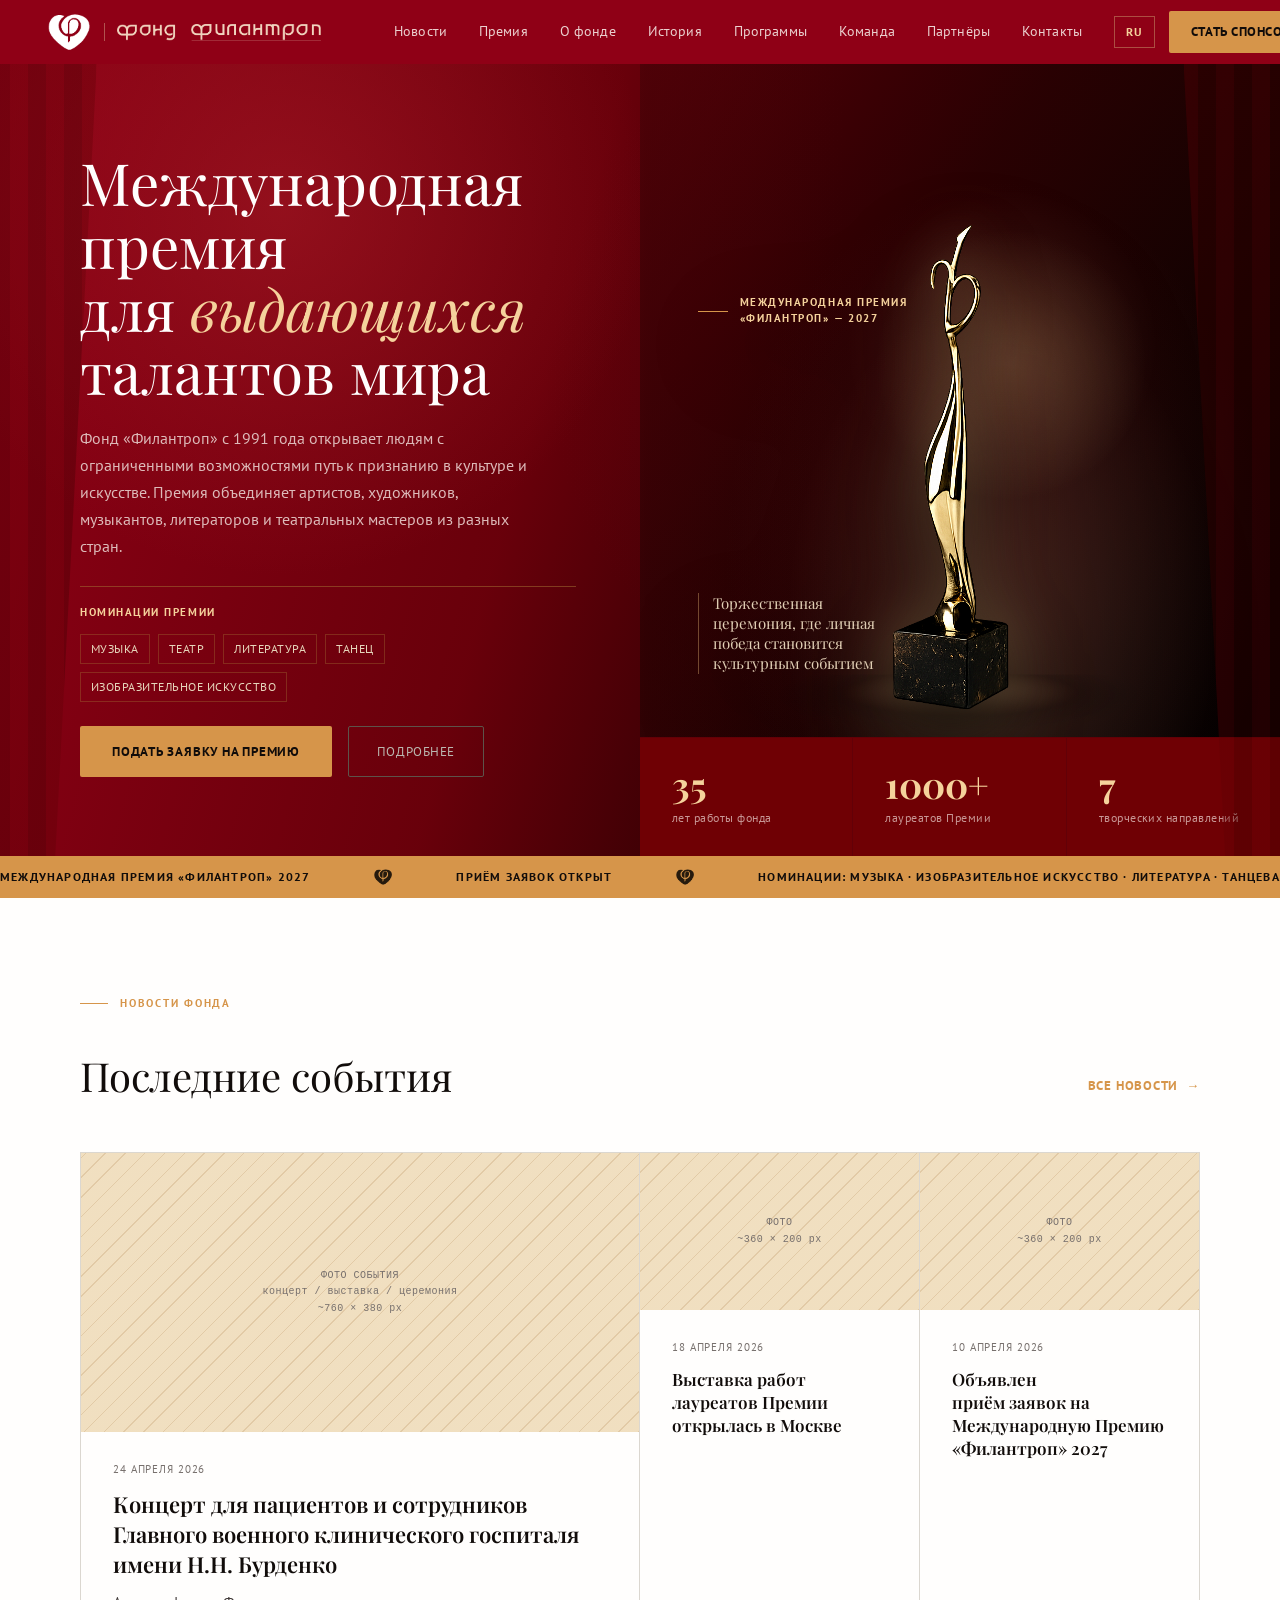
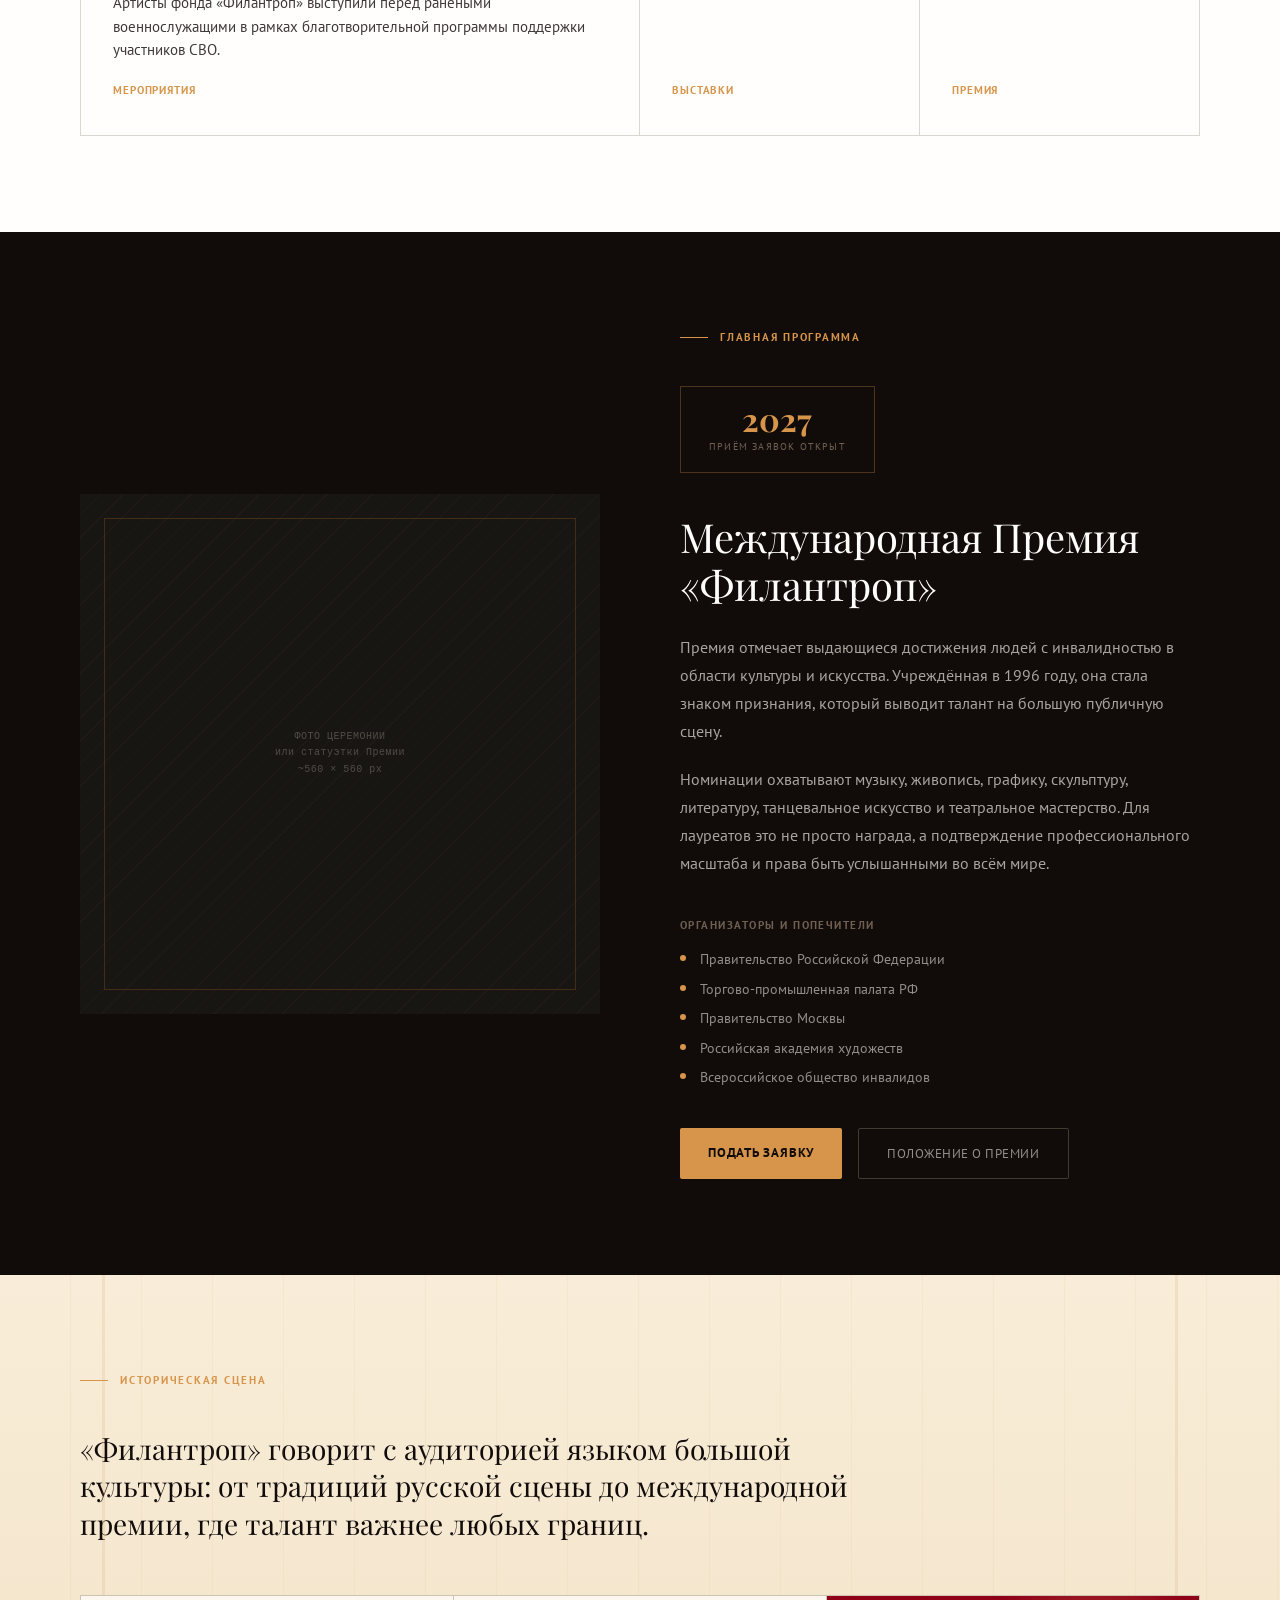
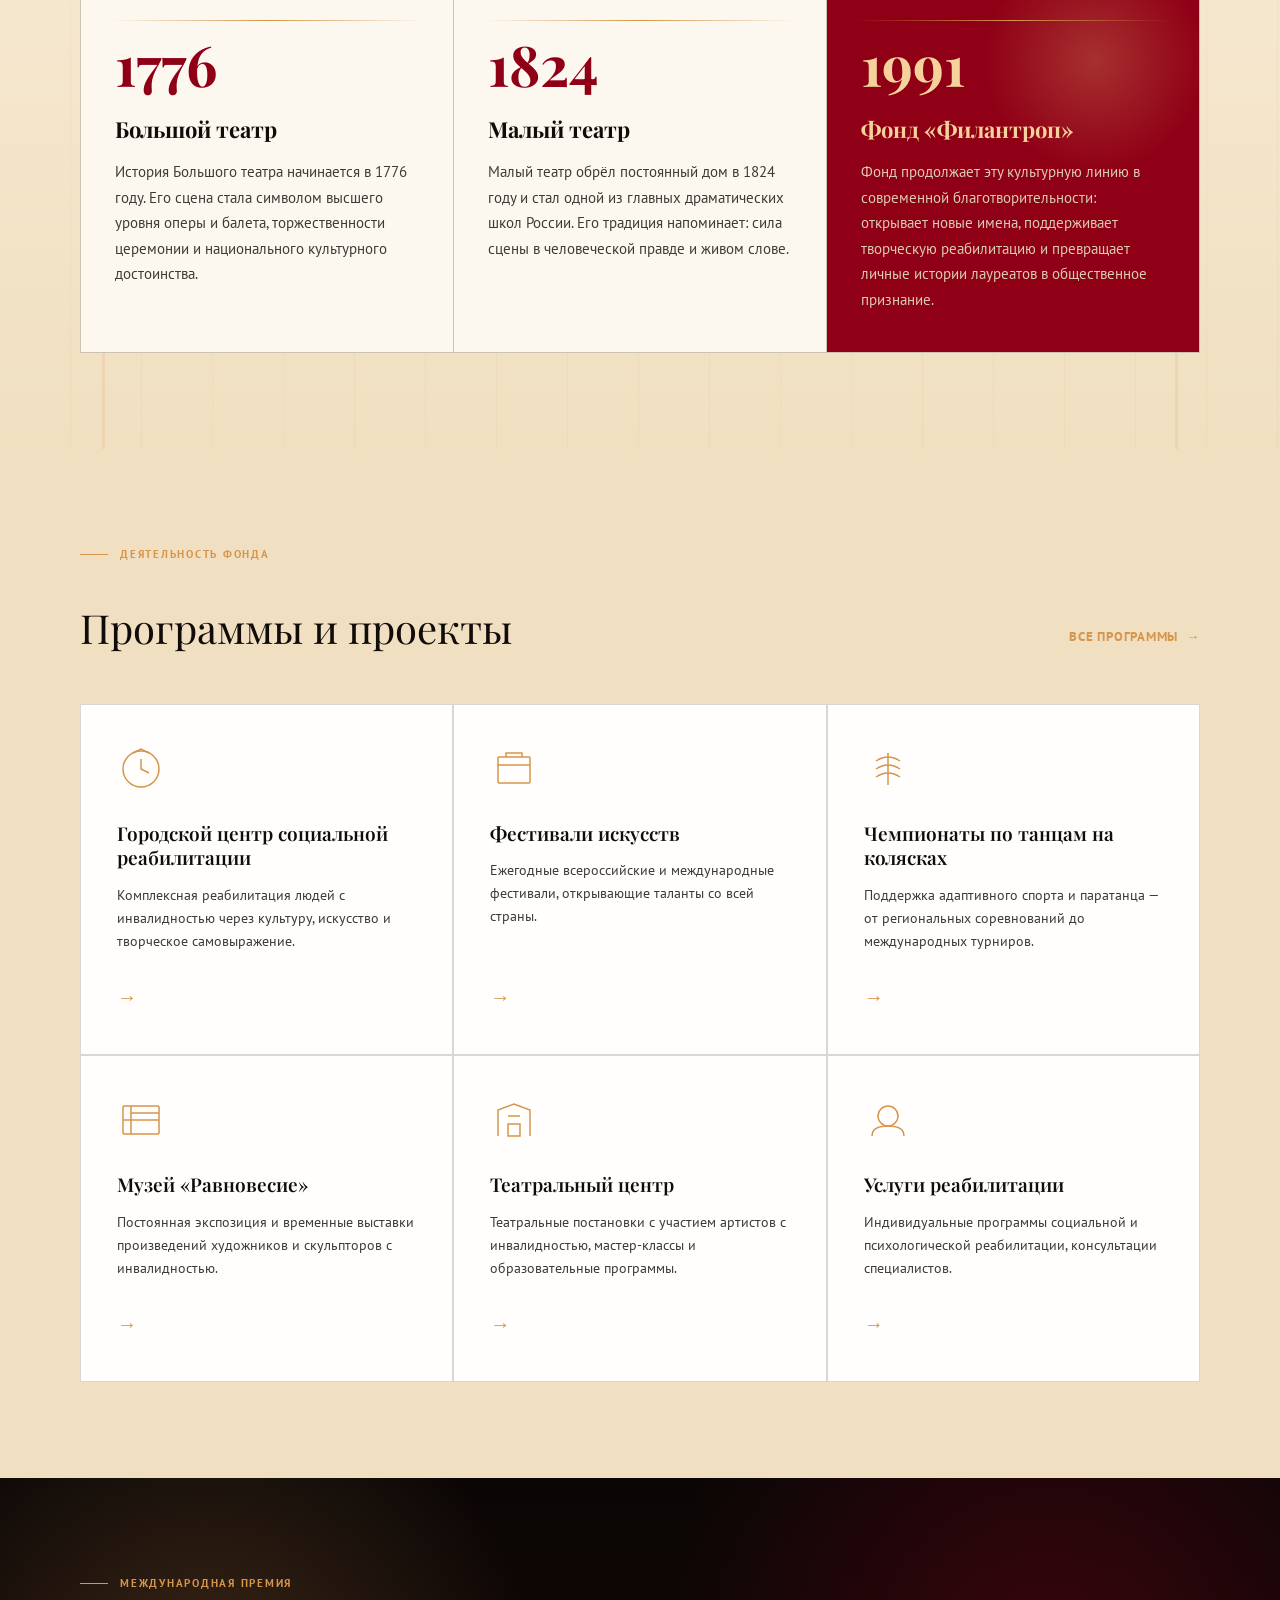
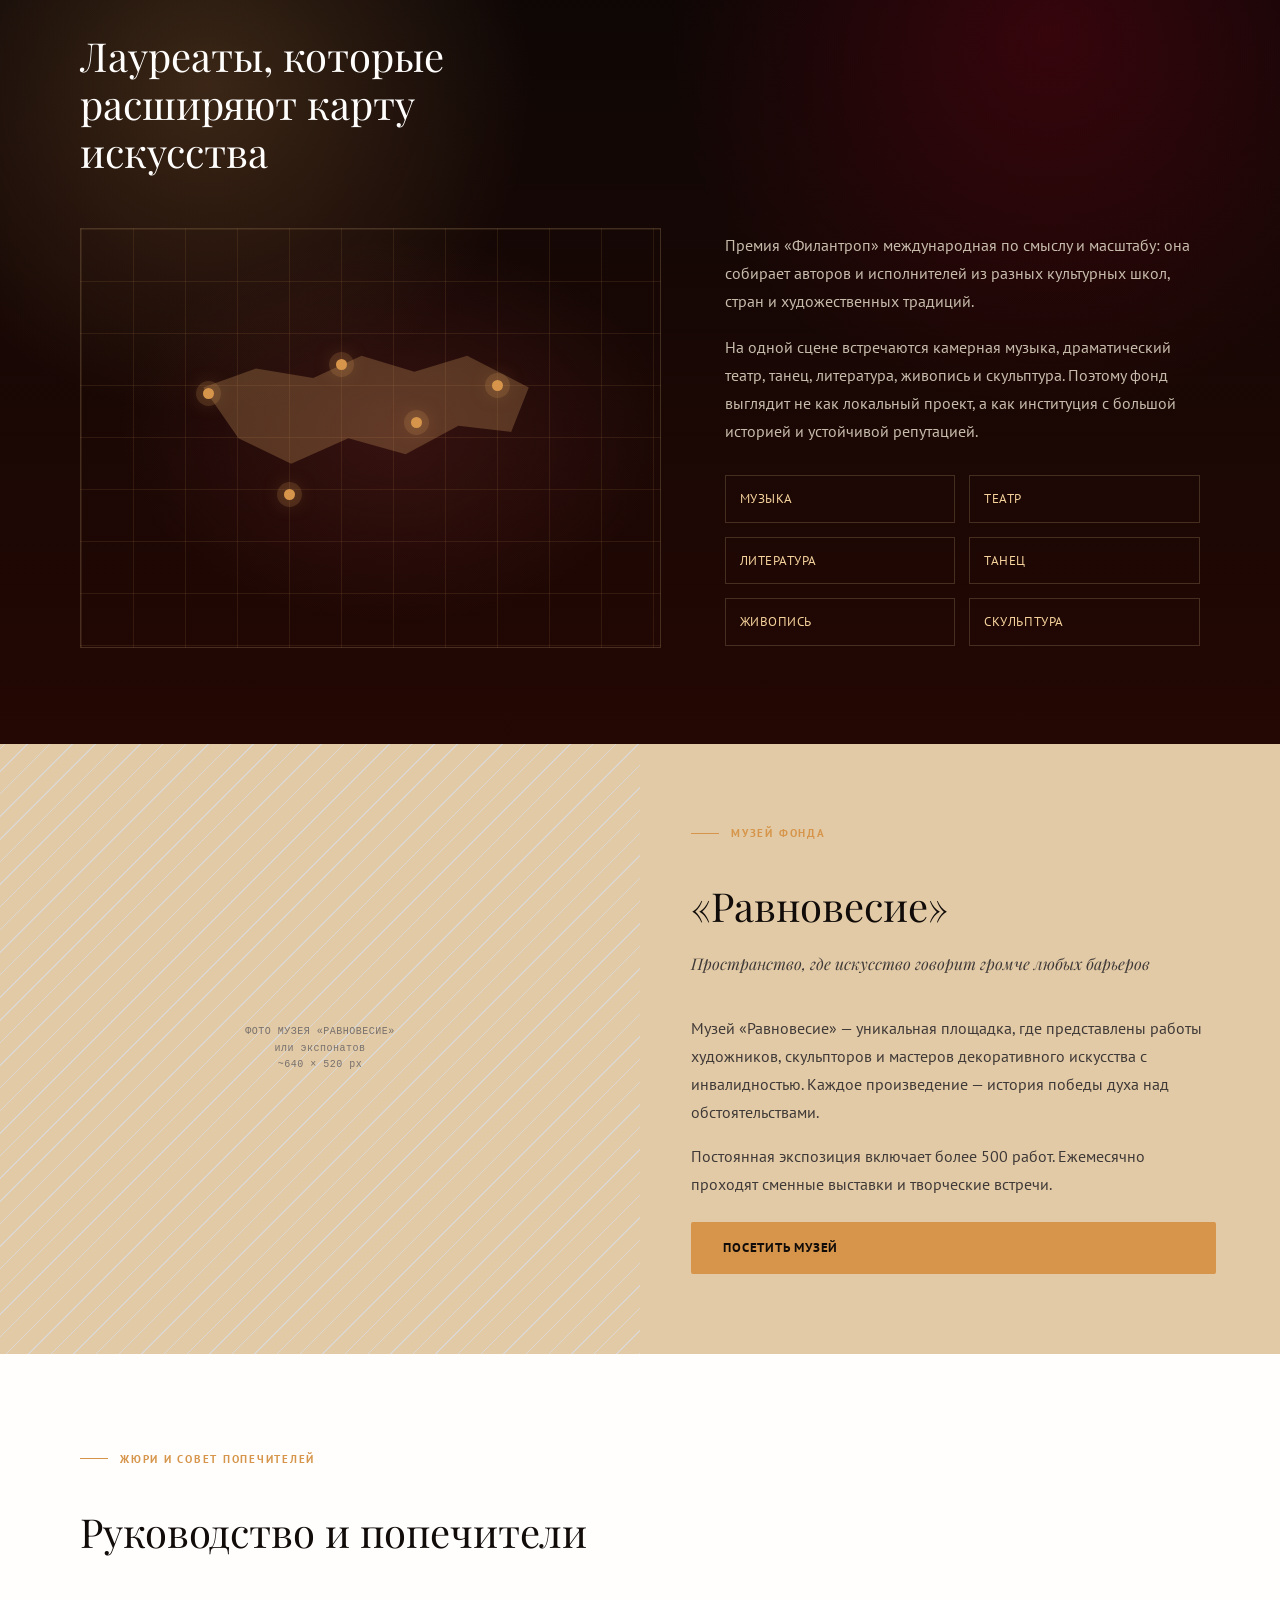
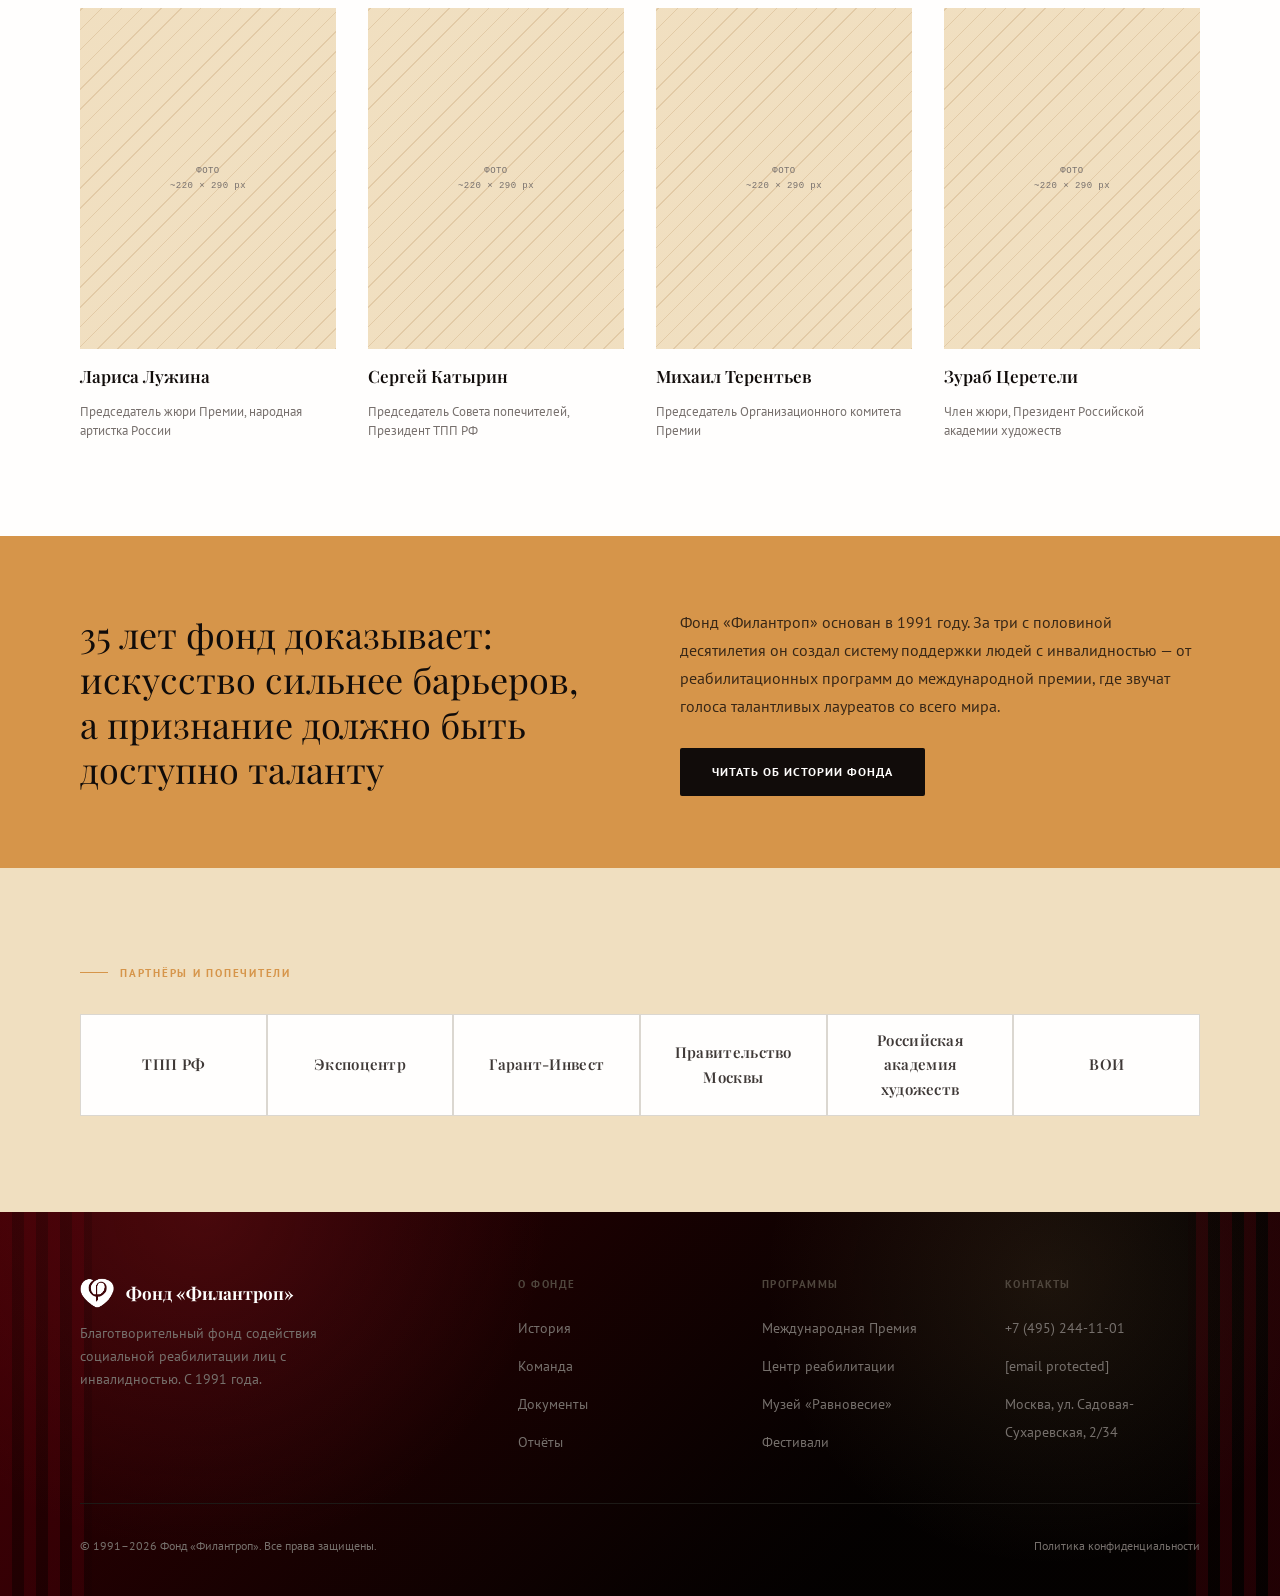
==== index.html @ 200d17b4 "Restore sticky mobile header" ====
<!DOCTYPE html>
<html lang="ru">
<head>
<meta charset="UTF-8">
<meta name="viewport" content="width=device-width, initial-scale=1.0">
<title>Фонд «Филантроп» — 35 лет</title>
<link rel="preconnect" href="https://fonts.googleapis.com">
<link href="https://fonts.googleapis.com/css2?family=Playfair+Display:ital,wght@0,400;0,600;0,700;1,400&family=PT+Sans:ital,wght@0,400;0,700;1,400&display=swap" rel="stylesheet">
<style>
  *, *::before, *::after { box-sizing: border-box; margin: 0; padding: 0; }

  :root {
    /* Brand palette from Филантроп identity */
    --cream: oklch(0.91 0.045 82);        /* пергаментный бежевый фон */
    --cream-light: oklch(0.95 0.03 82);   /* светлее */
    --cream-dark: oklch(0.85 0.055 78);   /* тёмнее */
    --red: oklch(0.40 0.175 22);          /* фирменный бордово-красный */
    --red-dark: oklch(0.32 0.16 22);      /* тёмный красный */
    --red-mid: oklch(0.50 0.16 22);       /* средний красный */
    --ink: oklch(0.16 0.01 40);
    --ink-mid: oklch(0.35 0.01 40);
    --ink-light: oklch(0.55 0.01 40);
    --gold: oklch(0.72 0.12 68);          /* золото статуэтки */
    --gold-deep: oklch(0.58 0.13 60);
    --gold-light: oklch(0.88 0.08 78);
    --velvet: oklch(0.22 0.13 22);
    --stage-black: oklch(0.10 0.012 38);
    --white: oklch(0.998 0.002 80);

    --ff-serif: 'Playfair Display', Georgia, serif;
    --ff-sans: 'PT Sans', Arial, sans-serif;
  }

  html { scroll-behavior: smooth; overflow-x: hidden; }
  body {
    font-family: var(--ff-sans);
    background: var(--cream);
    color: var(--ink);
    font-size: 17px;
    line-height: 1.65;
    -webkit-font-smoothing: antialiased;
    overflow-x: hidden;
  }

  .theatre-ornament {
    position: absolute;
    pointer-events: none;
    opacity: 0.28;
    background:
      linear-gradient(90deg, transparent 0 8px, var(--gold) 8px 10px, transparent 10px 18px),
      linear-gradient(var(--gold), var(--gold));
    background-size: 18px 1px, 100% 1px;
    background-position: 0 0, 0 100%;
    background-repeat: repeat-x, no-repeat;
  }

  /* ── NAV ── */
  nav {
    position: sticky; top: 0; z-index: 100;
    background: var(--red);
    border-bottom: none;
  }
  .nav-inner {
    max-width: 1280px; margin: 0 auto;
    display: flex; align-items: center; gap: 0;
    padding: 0 48px; height: 64px;
  }
  .nav-logo {
    display: flex; align-items: center; gap: 14px;
    text-decoration: none; color: var(--white);
    flex: 0 0 320px;
    margin-right: 10px;
    min-width: 0;
  }
  .nav-logo > img:not(.nav-wordmark) {
    height: 42px;
    width: auto;
    object-fit: contain;
    object-position: center;
    filter: brightness(0) invert(1);
  }
  .nav-brand-note {
    display: flex;
    flex-direction: column;
    justify-content: center;
    border-left: 1px solid oklch(0.84 0.06 78 / 0.42);
    padding-left: 12px;
    width: 220px;
    overflow: visible;
  }
  .nav-brand-note strong {
    display: none;
  }
  .nav-brand-note em {
    display: none;
  }
  .nav-wordmark {
    display: block;
    width: 206px;
    height: 17px !important;
    object-fit: contain;
    object-position: left center;
    margin-top: 1px;
    filter: none !important;
    opacity: 0.96;
  }
  .nav-logo-mark {
    width: 40px; height: 40px;
    background: var(--gold);
    clip-path: polygon(50% 0%, 100% 25%, 100% 75%, 50% 100%, 0% 75%, 0% 25%);
    display: flex; align-items: center; justify-content: center;
    flex-shrink: 0;
  }
  .nav-logo-mark svg { width: 22px; height: 22px; }
  .nav-logo-text { line-height: 1.15; }
  .nav-logo-text strong { font-family: var(--ff-serif); font-size: 15px; font-weight: 600; letter-spacing: 0.02em; display: block; color: var(--white); }
  .nav-logo-text span { font-size: 10.5px; color: oklch(0.80 0.04 82); letter-spacing: 0.08em; text-transform: uppercase; }
  .nav-links { display: flex; gap: 0; margin-left: auto; }
  .nav-links a {
    font-size: 13.5px; color: oklch(0.88 0.03 20); text-decoration: none;
    padding: 0 16px; height: 64px; display: flex; align-items: center;
    border-bottom: 2px solid transparent;
    transition: color 0.18s, border-color 0.18s;
    letter-spacing: 0.01em;
    white-space: nowrap;
  }
  .nav-links a:hover { color: var(--white); border-bottom-color: var(--gold); }
  .language-switcher {
    position: relative;
    margin-left: 16px;
    height: 64px;
    display: flex;
    align-items: center;
    flex-shrink: 0;
  }
  .language-current {
    border: 1px solid oklch(0.76 0.08 78 / 0.46);
    background: transparent;
    color: var(--gold-light);
    font: 700 12px/1 var(--ff-sans);
    letter-spacing: 0.08em;
    padding: 9px 11px;
    cursor: pointer;
    text-transform: uppercase;
  }
  .language-menu {
    position: absolute;
    right: 0;
    top: calc(100% - 8px);
    min-width: 96px;
    padding: 8px;
    background: oklch(0.16 0.07 24);
    border: 1px solid oklch(0.70 0.08 78 / 0.34);
    box-shadow: 0 18px 30px oklch(0.04 0.01 38 / 0.38);
    display: none;
    z-index: 150;
  }
  .language-switcher:hover .language-menu,
  .language-switcher:focus-within .language-menu { display: grid; gap: 2px; }
  .language-menu a {
    color: oklch(0.88 0.04 78);
    text-decoration: none;
    font-size: 12px;
    line-height: 1;
    padding: 9px 10px;
    letter-spacing: 0.06em;
    text-transform: uppercase;
  }
  .language-menu a:hover {
    background: oklch(0.28 0.12 24);
    color: var(--gold-light);
  }
  .nav-cta {
    margin-left: 14px;
    background: var(--gold); color: var(--ink);
    font-size: 13px; font-weight: 700; letter-spacing: 0.04em;
    text-transform: uppercase; text-decoration: none;
    padding: 10px 22px; border-radius: 2px;
    transition: background 0.18s;
    flex-shrink: 0;
  }
  .nav-cta:hover { background: var(--gold-deep); color: var(--white); }
  .mobile-menu-toggle {
    display: none;
    width: 44px;
    height: 44px;
    border: 1px solid oklch(0.78 0.08 78 / 0.42);
    background:
      radial-gradient(circle at 50% 50%, oklch(0.74 0.10 68 / 0.14), transparent 62%),
      transparent;
    color: var(--gold-light);
    align-items: center;
    justify-content: center;
    flex-direction: column;
    gap: 5px;
    cursor: pointer;
    flex: 0 0 auto;
  }
  .mobile-menu-toggle span {
    display: block;
    width: 19px;
    height: 1.5px;
    background: currentColor;
    transition: transform 0.2s ease, opacity 0.2s ease;
  }
  body.mobile-menu-open .mobile-menu-toggle span:nth-child(1) { transform: translateY(6.5px) rotate(45deg); }
  body.mobile-menu-open .mobile-menu-toggle span:nth-child(2) { opacity: 0; }
  body.mobile-menu-open .mobile-menu-toggle span:nth-child(3) { transform: translateY(-6.5px) rotate(-45deg); }
  .mobile-menu {
    display: none;
  }

  /* ── HERO ── */
  .hero {
    min-height: 88vh;
    background:
      radial-gradient(circle at 22% 18%, oklch(0.46 0.17 24 / 0.62), transparent 31%),
      radial-gradient(circle at 72% 38%, oklch(0.34 0.13 24 / 0.38), transparent 36%),
      linear-gradient(105deg, var(--red) 0%, oklch(0.32 0.14 23) 42%, oklch(0.18 0.07 24) 67%, var(--stage-black) 100%);
    display: grid; grid-template-columns: 1fr 1fr;
    position: relative; overflow: hidden;
  }
  .hero::before,
  .hero::after {
    content: ''; position: absolute; top: 0; bottom: 0; width: 18vw; min-width: 160px;
    background:
      repeating-linear-gradient(90deg, oklch(0.29 0.14 22) 0 18px, oklch(0.21 0.11 22) 18px 36px);
    opacity: 0.34; z-index: 1;
    clip-path: polygon(0 0, 100% 0, 82% 100%, 0 100%);
  }
  .hero::before { left: 0; transform: translateX(-58%); }
  .hero::after { right: 0; transform: translateX(58%) scaleX(-1); }
  .hero-left {
    padding: 62px 64px 54px 80px;
    display: flex; flex-direction: column; justify-content: center;
    position: relative; z-index: 2;
  }
  .hero-eyebrow {
    display: flex; align-items: center; gap: 12px;
    color: var(--gold-light); font-size: 12px; letter-spacing: 0.14em;
    text-transform: uppercase; font-weight: 700;
  }
  .hero-eyebrow::before {
    content: ''; display: block; width: 32px; height: 1px;
    background: var(--gold);
  }
  .hero-main { padding: 0 0 24px; }
  .hero-years {
    display: none;
    font-family: var(--ff-serif); font-size: 172px; font-weight: 700;
    line-height: 0.9; color: transparent;
    -webkit-text-stroke: 1.5px oklch(0.55 0.12 22);
    letter-spacing: -0.04em;
    user-select: none;
  }
  .hero-tagline {
    font-family: var(--ff-serif); font-size: clamp(48px, 4.55vw, 64px); font-weight: 400;
    line-height: 1.08; color: var(--white);
    margin-top: 0;
    text-wrap: pretty;
    max-width: 660px;
  }
  .hero-tagline em { font-style: italic; color: var(--gold-light); }
  .hero-sub {
    margin-top: 22px;
    color: oklch(0.82 0.04 20); font-size: 16px;
    max-width: 460px; line-height: 1.7;
  }
  .hero-proof {
    max-width: 560px;
    margin-top: 26px;
    padding-top: 16px;
    border-top: 1px solid oklch(0.58 0.10 68 / 0.55);
  }
  .hero-proof-label {
    color: var(--gold-light);
    font-size: 11px;
    font-weight: 700;
    letter-spacing: 0.14em;
    text-transform: uppercase;
    margin-bottom: 12px;
  }
  .hero-proof-list {
    display: flex;
    flex-wrap: wrap;
    gap: 8px;
  }
  .hero-proof-list span {
    border: 1px solid oklch(0.58 0.10 68 / 0.38);
    color: oklch(0.88 0.04 78);
    font-size: 12px;
    line-height: 1;
    letter-spacing: 0.04em;
    padding: 8px 10px;
    text-transform: uppercase;
  }
  .foundation-seal {
    display: block;
    max-width: 520px;
    margin-top: 0;
    margin-bottom: 24px;
    padding: 0 0 0 18px;
    border-left: 2px solid var(--gold);
    background: transparent;
    box-shadow: none;
  }
  .foundation-seal-text strong {
    display: block;
    font-family: var(--ff-serif);
    color: var(--gold-light);
    font-size: 24px;
    line-height: 1.1;
    margin-bottom: 4px;
  }
  .foundation-seal-text span {
    display: block;
    color: oklch(0.90 0.045 78);
    font-size: 11px;
    letter-spacing: 0.12em;
    text-transform: uppercase;
  }
  .hero-actions {
    display: flex; gap: 16px; align-items: center; flex-wrap: wrap;
  }
  .btn-gold {
    background: var(--gold); color: var(--ink);
    font-weight: 700; font-size: 13px; letter-spacing: 0.06em;
    text-transform: uppercase; text-decoration: none;
    padding: 15px 32px; border-radius: 2px;
    transition: background 0.18s;
  }
  .btn-gold:hover { background: oklch(0.78 0.13 68); }
  .btn-outline {
    border: 1.5px solid oklch(0.45 0.02 65); color: oklch(0.78 0.01 75);
    font-size: 13px; letter-spacing: 0.04em; text-transform: uppercase;
    text-decoration: none; padding: 14px 28px; border-radius: 2px;
    transition: border-color 0.18s, color 0.18s;
  }
  .btn-outline:hover { border-color: var(--gold); color: var(--gold); }

  .hero-right {
    position: relative; overflow: hidden;
  }
  .hero-right::before {
    content: none;
    position: absolute;
    left: 64px;
    top: 54px;
    z-index: 6;
    color: var(--gold-light);
    font-size: 11px;
    line-height: 1.45;
    letter-spacing: 0.14em;
    text-transform: uppercase;
    font-weight: 700;
    max-width: 300px;
  }
  .hero-right::after {
    content: none;
    position: absolute;
    left: 64px;
    top: 63px;
    z-index: 6;
    width: 28px;
    height: 1px;
    transform: translateX(-42px);
    background: var(--gold);
  }
  .hero-image-placeholder {
    position: absolute; inset: 0;
    background:
      radial-gradient(circle at 58% 38%, oklch(0.76 0.10 70 / 0.22), transparent 22%),
      radial-gradient(ellipse at 56% 62%, oklch(0.42 0.12 22 / 0.24), transparent 54%),
      linear-gradient(126deg, oklch(0.28 0.12 23) 0%, oklch(0.18 0.07 25) 34%, oklch(0.10 0.025 34) 76%, oklch(0.06 0.012 38) 100%);
    display: flex; flex-direction: column;
    align-items: center; justify-content: center; gap: 16px;
  }
  .hero-image-placeholder::before {
    content: '';
    position: absolute;
    inset: 0 auto 0 -30%;
    width: 62%;
    background: linear-gradient(90deg, oklch(0.42 0.16 23 / 0.62), oklch(0.24 0.09 24 / 0.34), transparent);
    pointer-events: none;
  }
  .stage-scene {
    width: min(82%, 600px);
    aspect-ratio: 0.86;
    position: relative;
    display: flex;
    align-items: flex-end;
    justify-content: center;
    filter: drop-shadow(0 34px 42px oklch(0.04 0.01 38 / 0.55));
  }
  .stage-kicker {
    position: absolute;
    z-index: 5;
    left: 0;
    top: 23%;
    display: flex;
    align-items: center;
    gap: 12px;
    color: var(--gold-light);
    font-size: 11px;
    letter-spacing: 0.14em;
    text-transform: uppercase;
    font-weight: 700;
    max-width: 230px;
    white-space: normal;
    line-height: 1.45;
    text-align: left;
    pointer-events: none;
  }
  .stage-kicker::before {
    content: '';
    display: block;
    width: 30px;
    height: 1px;
    background: var(--gold);
    flex: 0 0 auto;
  }
  .stage-arch {
    display: none;
    position: absolute; inset: 4% 5% 13%;
    border: 18px solid oklch(0.66 0.11 68);
    border-bottom: 0;
    border-radius: 52% 52% 0 0 / 30% 30% 0 0;
    box-shadow: inset 0 0 0 2px oklch(0.90 0.07 78 / 0.42), 0 0 0 1px oklch(0.24 0.04 60);
  }
  .stage-curtain {
    position: absolute; inset: 0;
    background:
      radial-gradient(ellipse at 58% 76%, oklch(0.74 0.07 72 / 0.16), transparent 50%),
      radial-gradient(circle at 58% 31%, oklch(0.88 0.08 78 / 0.10), transparent 30%);
    opacity: 1;
  }
  .stage-figure {
    position: relative;
    z-index: 4;
    width: 74%;
    height: 88%;
    margin-bottom: 5%;
    object-fit: cover;
    object-position: center bottom;
    border-radius: 2px;
    filter:
      contrast(1.14)
      saturate(1.16)
      brightness(1.06)
      drop-shadow(0 28px 34px oklch(0.02 0.01 38 / 0.72))
      drop-shadow(0 0 24px oklch(0.86 0.10 78 / 0.32));
  }
  .stage-scene::after {
    content: '';
    position: absolute;
    left: 8%;
    right: 8%;
    bottom: 5%;
    height: 24%;
    z-index: 3;
    background: radial-gradient(ellipse at 50% 32%, oklch(0.80 0.08 72 / 0.26), oklch(0.08 0.018 38 / 0.20) 45%, transparent 70%);
    transform: perspective(420px) rotateX(58deg);
    transform-origin: center bottom;
  }
  .stage-caption {
    position: absolute;
    left: 0; bottom: 15%;
    right: auto;
    transform: none;
    width: 190px;
    color: oklch(0.86 0.04 78);
    font-family: var(--ff-serif);
    font-size: 15px;
    line-height: 1.35;
    text-align: left;
    z-index: 5;
    padding-left: 14px;
    border-left: 1px solid oklch(0.72 0.09 70 / 0.46);
  }
  .hero-stats {
    position: absolute; bottom: 0; left: 0; right: 0;
    background: var(--red-dark);
    border-top: 1px solid oklch(0.30 0.14 22);
    display: grid; grid-template-columns: repeat(3, 1fr);
  }
  .hero-stat {
    padding: 28px 32px;
    border-right: 1px solid oklch(0.30 0.14 22);
  }
  .hero-stat:last-child { border-right: none; }
  .hero-stat-num {
    font-family: var(--ff-serif); font-size: 36px; font-weight: 700;
    color: var(--gold-light); line-height: 1;
  }
  .hero-stat-label {
    font-size: 12px; color: oklch(0.72 0.06 20); margin-top: 6px;
    letter-spacing: 0.04em;
  }

  /* ── LEGACY ── */
  .legacy-section {
    position: relative;
    background:
      linear-gradient(180deg, var(--cream-light), var(--cream)),
      var(--cream);
    overflow: hidden;
  }
  .legacy-section::before {
    content: ''; position: absolute; inset: 0;
    background:
      linear-gradient(90deg, transparent 0 8%, oklch(0.72 0.10 68 / 0.16) 8% 8.2%, transparent 8.2% 91.8%, oklch(0.72 0.10 68 / 0.16) 91.8% 92%, transparent 92%),
      repeating-linear-gradient(90deg, transparent 0 70px, oklch(0.72 0.10 68 / 0.08) 70px 71px);
    pointer-events: none;
  }
  .legacy-lead {
    max-width: 780px;
    font-family: var(--ff-serif);
    font-size: 28px;
    line-height: 1.35;
    color: var(--ink);
    margin-bottom: 52px;
  }
  .legacy-grid {
    display: grid; grid-template-columns: repeat(3, 1fr); gap: 1px;
    background: oklch(0.82 0.025 78);
    border: 1px solid oklch(0.82 0.025 78);
    position: relative;
  }
  .legacy-card {
    background: oklch(0.98 0.012 82);
    min-height: 340px;
    padding: 40px 34px;
    position: relative;
    overflow: hidden;
  }
  .legacy-card::before {
    content: ''; position: absolute; left: 28px; right: 28px; top: 24px; height: 1px;
    background: linear-gradient(90deg, transparent, var(--gold), transparent);
  }
  .legacy-year {
    font-family: var(--ff-serif);
    font-size: 56px;
    font-weight: 700;
    color: var(--red);
    line-height: 1;
    margin-bottom: 24px;
  }
  .legacy-card h3 {
    font-family: var(--ff-serif);
    font-size: 22px;
    line-height: 1.25;
    margin-bottom: 16px;
  }
  .legacy-card p {
    font-size: 15px;
    color: var(--ink-mid);
    line-height: 1.7;
  }
  .legacy-card.featured {
    background:
      radial-gradient(circle at 72% 18%, oklch(0.78 0.10 68 / 0.28), transparent 28%),
      var(--red);
    color: var(--white);
  }
  .legacy-card.featured .legacy-year,
  .legacy-card.featured h3 { color: var(--gold-light); }
  .legacy-card.featured p { color: oklch(0.85 0.035 78); }

  /* ── LAUREATES ── */
  .laureates-section {
    background:
      linear-gradient(180deg, oklch(0.13 0.01 38), oklch(0.18 0.05 34));
    color: var(--white);
    position: relative;
    overflow: hidden;
  }
  .laureates-section::before {
    content: ''; position: absolute; inset: 0;
    background:
      radial-gradient(circle at 16% 24%, oklch(0.72 0.11 68 / 0.22), transparent 26%),
      radial-gradient(circle at 82% 18%, oklch(0.40 0.16 22 / 0.32), transparent 30%);
    pointer-events: none;
  }
  .laureates-section .container { position: relative; }
  .laureates-section .section-title { color: var(--white); }
  .laureates-map {
    display: grid; grid-template-columns: 1.1fr 0.9fr; gap: 64px; align-items: center;
  }
  .world-panel {
    min-height: 420px;
    border: 1px solid oklch(0.50 0.05 68 / 0.45);
    background:
      linear-gradient(90deg, oklch(0.72 0.11 68 / 0.12) 1px, transparent 1px),
      linear-gradient(oklch(0.72 0.11 68 / 0.12) 1px, transparent 1px),
      radial-gradient(ellipse at 54% 48%, oklch(0.42 0.11 22 / 0.28), transparent 62%);
    background-size: 52px 52px, 52px 52px, auto;
    position: relative;
    overflow: hidden;
  }
  .world-panel::before {
    content: '';
    position: absolute; inset: 12%;
    background: oklch(0.74 0.10 68 / 0.28);
    clip-path: polygon(12% 34%, 24% 28%, 37% 31%, 48% 24%, 60% 29%, 72% 24%, 86% 34%, 82% 48%, 70% 46%, 58% 55%, 45% 50%, 32% 58%, 20% 50%);
  }
  .world-pin {
    position: absolute;
    width: 11px; height: 11px;
    background: var(--gold);
    border-radius: 50%;
    box-shadow: 0 0 0 7px oklch(0.72 0.11 68 / 0.18), 0 0 20px oklch(0.72 0.11 68 / 0.7);
  }
  .pin-1 { left: 21%; top: 38%; }
  .pin-2 { left: 44%; top: 31%; }
  .pin-3 { left: 57%; top: 45%; }
  .pin-4 { left: 71%; top: 36%; }
  .pin-5 { left: 35%; top: 62%; }
  .laureates-copy p {
    color: oklch(0.80 0.025 78);
    margin-bottom: 18px;
    font-size: 16px;
    line-height: 1.75;
  }
  .laureates-list {
    display: grid; grid-template-columns: repeat(2, 1fr); gap: 14px;
    margin-top: 30px;
  }
  .laureates-list span {
    border: 1px solid oklch(0.50 0.05 68 / 0.45);
    padding: 12px 14px;
    color: var(--gold-light);
    font-size: 13px;
    letter-spacing: 0.04em;
    text-transform: uppercase;
  }

  /* ── TICKER ── */
  .ticker {
    background: var(--gold); overflow: hidden;
    height: 42px; display: flex; align-items: center;
  }
  .ticker-track {
    display: flex; gap: 64px;
    animation: ticker 35s linear infinite;
    white-space: nowrap;
  }
  .ticker-track span {
    font-size: 12px; font-weight: 700; letter-spacing: 0.1em;
    text-transform: uppercase; color: var(--ink); flex-shrink: 0;
  }
  .ticker-dot {
    width: 18px;
    height: 18px;
    background: url('logo.png') center / contain no-repeat;
    filter: brightness(0);
    opacity: 0.82;
    align-self: center;
  }
  @keyframes ticker {
    from { transform: translateX(0); }
    to { transform: translateX(-50%); }
  }

  /* ── SECTION BASE ── */
  section { padding: 96px 0; }
  .container { max-width: 1280px; margin: 0 auto; padding: 0 80px; }
  .section-label {
    font-size: 11px; font-weight: 700; letter-spacing: 0.16em;
    text-transform: uppercase; color: var(--gold);
    display: flex; align-items: center; gap: 12px;
    margin-bottom: 40px;
  }
  .section-label::before {
    content: ''; display: block; width: 28px; height: 1px; background: var(--gold);
  }
  .section-title {
    font-family: var(--ff-serif); font-size: 40px; font-weight: 400;
    line-height: 1.2; color: var(--ink);
    text-wrap: pretty;
  }
  .section-header {
    display: flex; justify-content: space-between; align-items: flex-end;
    margin-bottom: 52px;
  }
  .section-header .section-title { max-width: 520px; }
  .link-all {
    font-size: 13px; font-weight: 700; letter-spacing: 0.06em;
    text-transform: uppercase; color: var(--gold);
    text-decoration: none; display: flex; align-items: center; gap: 8px;
    transition: gap 0.18s;
    flex-shrink: 0; padding-bottom: 4px;
  }
  .link-all:hover { gap: 14px; }
  .link-all::after { content: '→'; }

  /* ── NEWS ── */
  .news-section { background: var(--white); }
  .news-grid {
    display: grid; grid-template-columns: 2fr 1fr 1fr; gap: 1px;
    background: oklch(0.88 0.01 75);
    border: 1px solid oklch(0.88 0.01 75);
  }
  .news-card {
    background: var(--white);
    text-decoration: none; color: inherit;
    display: flex; flex-direction: column;
    transition: background 0.18s;
  }
  .news-card:hover { background: var(--cream); }
  .news-card-img {
    aspect-ratio: 16/9; overflow: hidden;
    background: repeating-linear-gradient(
      -45deg,
      var(--cream-dark) 0px, var(--cream-dark) 1px,
      var(--cream) 1px, var(--cream) 14px
    );
    display: flex; align-items: center; justify-content: center;
    flex-direction: column; gap: 8px;
  }
  .news-card-img span {
    font-family: monospace; font-size: 10px;
    color: var(--ink-light); letter-spacing: 0.05em; text-align: center; padding: 0 16px;
  }
  .news-card-body { padding: 28px 32px 36px; flex: 1; display: flex; flex-direction: column; }
  .news-card-date { font-size: 11px; color: var(--ink-light); letter-spacing: 0.08em; text-transform: uppercase; margin-bottom: 12px; }
  .news-card-title {
    font-family: var(--ff-serif); font-weight: 600;
    line-height: 1.35; color: var(--ink);
    text-wrap: pretty;
  }
  .news-card:first-child .news-card-title { font-size: 22px; }
  .news-card:not(:first-child) .news-card-title { font-size: 17px; }
  .news-card-excerpt { margin-top: 12px; font-size: 14.5px; color: var(--ink-mid); line-height: 1.6; }
  .news-card-tag {
    display: inline-block; margin-top: auto; padding-top: 20px;
    font-size: 11px; font-weight: 700; letter-spacing: 0.08em;
    text-transform: uppercase; color: var(--gold);
  }

  /* ── PRIZE ── */
  .prize-section {
    background: var(--ink); color: var(--white);
  }
  .prize-inner {
    display: grid; grid-template-columns: 1fr 1fr; gap: 80px; align-items: center;
  }
  .prize-visual {
    aspect-ratio: 1;
    background: repeating-linear-gradient(
      -45deg,
      oklch(0.22 0.008 65) 0px, oklch(0.22 0.008 65) 1px,
      oklch(0.20 0.006 65) 1px, oklch(0.20 0.006 65) 16px
    );
    display: flex; align-items: center; justify-content: center; flex-direction: column; gap: 16px;
    position: relative;
  }
  .prize-visual::before {
    content: ''; position: absolute; inset: 24px;
    border: 1px solid oklch(0.32 0.05 65);
  }
  .prize-visual span {
    font-family: monospace; font-size: 10px; color: oklch(0.42 0.01 65);
    letter-spacing: 0.05em; text-align: center; padding: 0 32px; position: relative; z-index: 1;
  }
  .prize-content .section-title { color: var(--white); margin-bottom: 24px; }
  .prize-content p { color: oklch(0.72 0.01 75); font-size: 16px; line-height: 1.75; margin-bottom: 20px; }
  .prize-organizers { margin-top: 40px; }
  .prize-org-label {
    font-size: 10.5px; font-weight: 700; letter-spacing: 0.14em;
    text-transform: uppercase; color: oklch(0.50 0.03 65);
    margin-bottom: 16px;
  }
  .prize-org-list { display: flex; flex-direction: column; gap: 10px; }
  .prize-org-item {
    display: flex; align-items: flex-start; gap: 14px;
    font-size: 14px; color: oklch(0.65 0.01 75);
    line-height: 1.4;
  }
  .prize-org-item::before {
    content: ''; display: block; width: 6px; height: 6px;
    background: var(--gold); border-radius: 50%; flex-shrink: 0; margin-top: 5px;
  }
  .prize-year-badge {
    display: inline-flex; flex-direction: column; align-items: center;
    border: 1.5px solid oklch(0.35 0.05 65);
    padding: 16px 28px; margin-bottom: 40px;
  }
  .prize-year-badge strong {
    font-family: var(--ff-serif); font-size: 32px; font-weight: 700;
    color: var(--gold); line-height: 1;
  }
  .prize-year-badge span { font-size: 10px; letter-spacing: 0.12em; text-transform: uppercase; color: oklch(0.50 0.03 65); margin-top: 4px; }

  /* ── PROGRAMS ── */
  .programs-grid {
    display: grid; grid-template-columns: repeat(3, 1fr); gap: 2px;
    background: oklch(0.88 0.01 75);
    border: 1px solid oklch(0.88 0.01 75);
  }
  .prog-card {
    background: var(--white); padding: 40px 36px;
    text-decoration: none; color: inherit;
    display: flex; flex-direction: column; gap: 0;
    transition: background 0.18s;
    position: relative;
    overflow: hidden;
  }
  .prog-card::after {
    content: ''; position: absolute; bottom: 0; left: 0;
    width: 0; height: 2px; background: var(--gold);
    transition: width 0.3s ease;
  }
  .prog-card:hover { background: var(--cream); }
  .prog-card:hover::after { width: 100%; }
  .prog-card-icon {
    width: 48px; height: 48px; margin-bottom: 28px;
    display: flex; align-items: center; justify-content: center;
  }
  .prog-card-icon svg { width: 100%; height: 100%; }
  .prog-card-title {
    font-family: var(--ff-serif); font-size: 19px; font-weight: 600;
    line-height: 1.3; color: var(--ink); margin-bottom: 14px;
  }
  .prog-card-desc {
    font-size: 14px; color: var(--ink-mid); line-height: 1.65; flex: 1;
  }
  .prog-card-arrow {
    margin-top: 28px; font-size: 20px; color: var(--gold);
    transition: transform 0.18s;
    display: inline-block;
  }
  .prog-card:hover .prog-card-arrow { transform: translateX(6px); }

  /* ── MUSEUM ── */
  .museum-section {
    background: var(--cream-dark);
    padding: 0;
  }
  .museum-inner {
    display: grid; grid-template-columns: 1fr 1fr;
    min-height: 520px;
  }
  .museum-image {
    background: repeating-linear-gradient(
      -45deg,
      oklch(0.88 0.01 75) 0px, oklch(0.88 0.01 75) 1px,
      var(--cream-dark) 1px, var(--cream-dark) 16px
    );
    display: flex; align-items: center; justify-content: center; flex-direction: column; gap: 12px;
  }
  .museum-image span {
    font-family: monospace; font-size: 10px; color: var(--ink-light);
    letter-spacing: 0.05em; text-align: center; padding: 0 48px;
  }
  .museum-content {
    padding: 80px 72px;
    display: flex; flex-direction: column; justify-content: center;
  }
  .museum-content .section-title { margin-bottom: 20px; }
  .museum-content p { font-size: 16px; color: var(--ink-mid); line-height: 1.75; margin-bottom: 16px; }
  .museum-sub { font-family: var(--ff-serif); font-style: italic; font-size: 20px; color: var(--ink); margin-bottom: 36px !important; }

  /* ── JURY ── */
  .jury-section { background: var(--white); }
  .jury-grid {
    display: grid; grid-template-columns: repeat(4, 1fr); gap: 32px;
  }
  .jury-card { display: flex; flex-direction: column; gap: 16px; }
  .jury-avatar {
    width: 100%; aspect-ratio: 3/4;
    background: repeating-linear-gradient(
      -45deg,
      var(--cream-dark) 0px, var(--cream-dark) 1px,
      var(--cream) 1px, var(--cream) 14px
    );
    display: flex; align-items: center; justify-content: center; flex-direction: column; gap: 8px;
  }
  .jury-avatar span { font-family: monospace; font-size: 9px; color: var(--ink-light); letter-spacing: 0.05em; text-align: center; padding: 0 12px; }
  .jury-name { font-family: var(--ff-serif); font-size: 17px; font-weight: 600; line-height: 1.3; }
  .jury-role { font-size: 13px; color: var(--ink-light); line-height: 1.4; }

  /* ── PARTNERS ── */
  .partners-section { background: var(--cream); }
  .partners-grid {
    display: flex; flex-wrap: wrap; gap: 2px;
    background: oklch(0.88 0.01 75);
    border: 1px solid oklch(0.88 0.01 75);
  }
  .partner-item {
    background: var(--white); flex: 1 1 180px;
    height: 100px; display: flex; align-items: center; justify-content: center;
    padding: 20px 32px;
    transition: background 0.18s;
  }
  .partner-item:hover { background: var(--cream); }
  .partner-name {
    font-family: var(--ff-serif); font-size: 15px; font-weight: 600;
    color: var(--ink-mid); text-align: center; letter-spacing: 0.02em;
  }

  /* ── ABOUT STRIP ── */
  .about-strip {
    background: var(--gold);
    padding: 72px 0;
  }
  .about-strip-inner {
    display: grid; grid-template-columns: 1fr 1fr; gap: 80px; align-items: center;
  }
  .about-strip h2 {
    font-family: var(--ff-serif); font-size: 36px; font-weight: 400;
    line-height: 1.25; color: var(--ink);
  }
  .about-strip p { font-size: 16px; color: var(--ink); line-height: 1.75; opacity: 0.8; }
  .about-strip .btn-dark {
    display: inline-block; background: var(--ink); color: var(--white);
    font-size: 12px; font-weight: 700; letter-spacing: 0.08em;
    text-transform: uppercase; text-decoration: none;
    padding: 14px 32px; border-radius: 2px; margin-top: 28px;
    transition: opacity 0.18s;
  }
  .about-strip .btn-dark:hover { opacity: 0.8; }

  /* ── FOOTER ── */
  footer {
    background:
      radial-gradient(circle at 16% 0%, oklch(0.40 0.14 23 / 0.34), transparent 30%),
      radial-gradient(circle at 82% 18%, oklch(0.72 0.10 68 / 0.12), transparent 26%),
      linear-gradient(135deg, oklch(0.20 0.09 23), oklch(0.08 0.014 38) 72%);
    color: oklch(0.55 0.01 65);
    padding: 64px 0 40px;
    position: relative;
    overflow: hidden;
  }
  footer::before,
  footer::after {
    content: '';
    position: absolute;
    top: 0;
    bottom: 0;
    width: 92px;
    background: repeating-linear-gradient(90deg, oklch(0.28 0.12 22 / 0.36) 0 12px, oklch(0.12 0.05 22 / 0.20) 12px 24px);
    pointer-events: none;
  }
  footer::before { left: 0; }
  footer::after { right: 0; transform: scaleX(-1); }
  footer .container { position: relative; z-index: 1; }
  .footer-inner {
    display: grid; grid-template-columns: 2fr 1fr 1fr 1fr; gap: 48px;
    padding-bottom: 48px; border-bottom: 1px solid oklch(0.22 0.008 65);
    margin-bottom: 32px;
  }
  .footer-brand strong {
    font-family: var(--ff-serif); font-size: 17px; color: var(--white);
    display: inline-flex; align-items: center; gap: 12px; margin-bottom: 12px;
  }
  .footer-brand strong::before {
    content: '';
    width: 34px;
    height: 34px;
    background: url('logo.png') center / contain no-repeat;
    filter: brightness(0) invert(1);
    flex: 0 0 auto;
  }
  .footer-brand p { font-size: 13.5px; line-height: 1.7; max-width: 280px; }
  .footer-col h4 {
    font-size: 10.5px; font-weight: 700; letter-spacing: 0.14em;
    text-transform: uppercase; color: oklch(0.40 0.02 65);
    margin-bottom: 20px;
  }
  .footer-col ul { list-style: none; display: flex; flex-direction: column; gap: 10px; }
  .footer-col ul a {
    color: oklch(0.55 0.01 65); text-decoration: none; font-size: 13.5px;
    transition: color 0.18s;
  }
  .footer-col ul a:hover { color: var(--gold); }
  .footer-bottom {
    display: flex; justify-content: space-between; align-items: center;
  }
  .footer-bottom p { font-size: 12px; }
  .footer-bottom a { color: oklch(0.55 0.01 65); text-decoration: none; }
  .footer-bottom a:hover { color: var(--gold); }

  @media (max-width: 1120px) {
    nav {
      position: sticky !important;
      top: 0 !important;
      background: oklch(0.30 0.13 23 / 0.94);
      backdrop-filter: blur(12px);
      box-shadow: 0 12px 28px oklch(0.05 0.01 38 / 0.22);
    }
    .nav-inner { padding: 0 28px; }
    .nav-logo { flex: 1 1 auto; margin-right: 16px; }
    .nav-links,
    .language-switcher,
    .nav-cta { display: none; }
    .mobile-menu-toggle { display: inline-flex; }
    .mobile-menu {
      display: block;
      position: fixed;
      inset: 64px 0 auto auto;
      width: min(390px, calc(100vw - 28px));
      max-height: calc(100dvh - 80px);
      overflow-y: auto;
      transform: translateX(110%);
      opacity: 0;
      pointer-events: none;
      transition: transform 0.24s ease, opacity 0.2s ease;
      z-index: 95;
      background:
        radial-gradient(circle at 75% 10%, oklch(0.72 0.10 68 / 0.16), transparent 28%),
        linear-gradient(145deg, oklch(0.22 0.11 23), oklch(0.11 0.03 38));
      border-left: 1px solid oklch(0.72 0.08 78 / 0.32);
      border-bottom: 1px solid oklch(0.72 0.08 78 / 0.22);
      box-shadow: -28px 28px 52px oklch(0.03 0.01 38 / 0.45);
      padding: 28px;
    }
    body.mobile-menu-open .mobile-menu {
      transform: translateX(0);
      opacity: 1;
      pointer-events: auto;
    }
    body.mobile-menu-open::after {
      content: '';
      position: fixed;
      inset: 64px 0 0;
      background: oklch(0.04 0.01 38 / 0.48);
      z-index: 90;
    }
    .mobile-menu-label {
      color: var(--gold-light);
      font-size: 11px;
      font-weight: 700;
      letter-spacing: 0.16em;
      text-transform: uppercase;
      margin-bottom: 18px;
    }
    .mobile-menu-links {
      display: grid;
      gap: 2px;
      margin-bottom: 28px;
    }
    .mobile-menu-links a {
      color: var(--white);
      text-decoration: none;
      font-family: var(--ff-serif);
      font-size: 24px;
      line-height: 1.15;
      padding: 12px 0;
      border-bottom: 1px solid oklch(0.75 0.07 78 / 0.16);
    }
    .mobile-menu-tools {
      display: flex;
      gap: 8px;
      flex-wrap: wrap;
      margin-bottom: 24px;
    }
    .mobile-menu-tools a {
      color: oklch(0.88 0.04 78);
      border: 1px solid oklch(0.65 0.08 78 / 0.34);
      text-decoration: none;
      font-size: 12px;
      line-height: 1;
      letter-spacing: 0.08em;
      padding: 9px 11px;
    }
    .mobile-menu-cta {
      display: block;
      background: var(--gold);
      color: var(--ink);
      text-align: center;
      text-decoration: none;
      font-weight: 700;
      font-size: 12px;
      letter-spacing: 0.08em;
      text-transform: uppercase;
      padding: 15px 18px;
    }
    .hero { grid-template-columns: 1fr; }
    .hero-left { min-height: 640px; padding: 56px 48px 42px; }
    .hero-right { min-height: 560px; }
    .container { padding: 0 48px; }
    .news-grid,
    .programs-grid,
    .legacy-grid { grid-template-columns: 1fr 1fr; }
    .news-card:first-child { grid-column: span 2; }
    .legacy-card.featured { grid-column: span 2; }
    .prize-inner,
    .museum-inner,
    .about-strip-inner,
    .laureates-map { grid-template-columns: 1fr; }
    .jury-grid { grid-template-columns: repeat(2, 1fr); }
    .footer-inner { grid-template-columns: 1fr 1fr; }
  }

  @media (max-width: 700px) {
    body { font-size: 16px; }
    section { padding: 70px 0; }
    nav {
      position: sticky !important;
      top: 0 !important;
      background: oklch(0.30 0.13 23 / 0.94);
      backdrop-filter: blur(12px);
    }
    .nav-inner { height: 62px; min-height: 62px; padding: 0 16px; }
    .nav-logo { gap: 10px; }
    .nav-logo > img:not(.nav-wordmark) { height: 36px; }
    .nav-brand-note { display: flex; width: 148px; padding-left: 10px; }
    .nav-wordmark { width: 140px; height: 13px !important; }
    .mobile-menu-toggle { width: 42px; height: 42px; }
    .mobile-menu { inset-top: 62px; width: min(360px, calc(100vw - 18px)); padding: 24px; }
    body.mobile-menu-open::after { inset-top: 62px; }
    .hero {
      display: flex;
      flex-direction: column;
      min-height: 0;
    }
    .hero-left { min-height: auto; padding: 46px 22px 34px; order: 1; }
    .hero-years { font-size: 112px; }
    .hero-tagline { font-size: 42px; line-height: 1.08; max-width: 100%; }
    .hero-sub { font-size: 15px; }
    .hero-proof { margin-top: 22px; }
    .hero-proof-list span { font-size: 10.5px; padding: 8px 9px; }
    .foundation-seal { padding: 0 0 0 16px; }
    .foundation-seal-text strong { font-size: 18px; }
    .foundation-seal-text span { font-size: 10.5px; }
    .hero-actions { align-items: stretch; }
    .btn-gold,
    .btn-outline { width: 100%; text-align: center; padding-left: 18px; padding-right: 18px; }
    .hero-right {
      order: 2;
      min-height: 0;
      display: flex;
      flex-direction: column;
      overflow: visible;
    }
    .hero-image-placeholder {
      position: relative;
      min-height: 590px;
      inset: auto;
      flex: 1 0 auto;
      padding: 42px 0 24px;
    }
    .stage-scene {
      width: min(92%, 420px);
      height: 540px;
      aspect-ratio: auto;
      overflow: hidden;
    }
    .stage-kicker { left: 6%; top: 8%; font-size: 9.5px; width: 170px; justify-content: flex-start; }
    .stage-figure {
      width: 100%;
      height: 100%;
      margin-bottom: 0;
      object-fit: cover;
      object-position: center center;
    }
    .stage-caption { display: none; }
    .hero-stats { order: 3; grid-template-columns: 1fr 1fr 1fr; position: relative; }
    .hero-stat { padding: 18px 22px; border-right: 0; border-bottom: 1px solid oklch(0.30 0.14 22); }
    .hero-stat-num { font-size: 28px; }
    .hero-stat-label { font-size: 10.5px; }
    .ticker { height: 36px; }
    .ticker-track { gap: 34px; animation-duration: 28s; }
    .ticker-track span { font-size: 10px; }
    .ticker-dot { width: 15px; height: 15px; }
    .container { padding: 0 22px; }
    .section-header { display: block; }
    .section-title { font-size: 30px; }
    .link-all { margin-top: 22px; }
    .news-grid,
    .programs-grid,
    .legacy-grid,
    .jury-grid,
    .footer-inner { grid-template-columns: 1fr; }
    .news-card:first-child,
    .legacy-card.featured { grid-column: auto; }
    .legacy-lead { font-size: 23px; }
    .legacy-card { min-height: auto; padding: 34px 26px; }
    .legacy-year { font-size: 46px; }
    .laureates-list { grid-template-columns: 1fr; }
    .world-panel { min-height: 300px; }
    .museum-content { padding: 58px 22px !important; }
    .footer-bottom { display: block; }
    .footer-bottom p + p { margin-top: 12px; }
    footer {
      padding: 54px 0 34px;
      background:
        radial-gradient(circle at 18% 0%, oklch(0.42 0.14 23 / 0.42), transparent 32%),
        radial-gradient(circle at 82% 14%, oklch(0.72 0.10 68 / 0.14), transparent 30%),
        linear-gradient(145deg, oklch(0.24 0.10 23), oklch(0.09 0.018 38) 80%);
    }
    footer::before,
    footer::after { width: 54px; opacity: 0.55; }
    .footer-inner { gap: 34px; }
  }
</style>
</head>
<body>

<!-- ── NAV ── -->
<nav>
  <div class="nav-inner">
    <a href="#" class="nav-logo">
      <img src="logo.png" alt="Фонд Филантроп">
      <span class="nav-brand-note">
        <img class="nav-wordmark" src="filantrop_wordmark_white.png" alt="фонд филантроп">
      </span>
    </a>
    <div class="nav-links">
      <a href="#">Новости</a>
      <a href="#">Премия</a>
      <a href="#">О фонде</a>
      <a href="#legacy">История</a>
      <a href="#">Программы</a>
      <a href="#">Команда</a>
      <a href="#">Партнёры</a>
      <a href="#">Контакты</a>
    </div>
    <div class="language-switcher">
      <button class="language-current" type="button" aria-haspopup="true" aria-expanded="false">RU</button>
      <div class="language-menu" aria-label="Выбор языка">
        <a href="#" lang="en">EN</a>
        <a href="#" lang="ru">RU</a>
        <a href="#" lang="he">HE</a>
        <a href="#" lang="es">ES</a>
        <a href="#" lang="fr">FR</a>
        <a href="#" lang="de">DE</a>
      </div>
    </div>
    <a href="#prize" class="nav-cta">Стать спонсором</a>
    <button class="mobile-menu-toggle" type="button" aria-label="Открыть меню" aria-controls="mobile-menu" aria-expanded="false">
      <span></span>
      <span></span>
      <span></span>
    </button>
  </div>
  <div class="mobile-menu" id="mobile-menu">
    <div class="mobile-menu-label">Навигация</div>
    <div class="mobile-menu-links">
      <a href="#">Новости</a>
      <a href="#">Премия</a>
      <a href="#">О фонде</a>
      <a href="#legacy">История</a>
      <a href="#programs">Программы</a>
      <a href="#">Команда</a>
      <a href="#">Партнёры</a>
      <a href="#">Контакты</a>
    </div>
    <div class="mobile-menu-label">Язык</div>
    <div class="mobile-menu-tools">
      <a href="#" lang="ru">RU</a>
      <a href="#" lang="en">EN</a>
      <a href="#" lang="he">HE</a>
      <a href="#" lang="es">ES</a>
      <a href="#" lang="fr">FR</a>
      <a href="#" lang="de">DE</a>
    </div>
    <a href="#prize" class="mobile-menu-cta">Стать спонсором</a>
  </div>
</nav>

<!-- ── HERO ── -->
<section class="hero" style="padding:0;">
  <div class="hero-left">
    <div class="hero-main">
      <div class="hero-years">35</div>
      <h1 class="hero-tagline">Международная премия<br>для <em>выдающихся</em><br>талантов мира</h1>
      <p class="hero-sub">Фонд «Филантроп» с 1991 года открывает людям с ограниченными возможностями путь к признанию в культуре и искусстве. Премия объединяет артистов, художников, музыкантов, литераторов и театральных мастеров из разных стран.</p>
      <div class="hero-proof">
        <div class="hero-proof-label">Номинации премии</div>
        <div class="hero-proof-list">
          <span>Музыка</span>
          <span>Театр</span>
          <span>Литература</span>
          <span>Танец</span>
          <span>Изобразительное искусство</span>
        </div>
      </div>
    </div>
    <div class="hero-actions">
      <a href="#prize" class="btn-gold">Подать заявку на Премию</a>
      <a href="#about" class="btn-outline">Подробнее</a>
    </div>
  </div>
  <div class="hero-right">
    <div class="hero-image-placeholder">
      <div class="stage-scene" aria-hidden="true">
        <div class="stage-kicker">Международная Премия «Филантроп» — 2027</div>
        <div class="stage-curtain"></div>
        <div class="stage-arch"></div>
        <img class="stage-figure" src="statuetka.png" alt="">
        <div class="stage-caption">Торжественная церемония, где личная победа становится культурным событием</div>
      </div>
    </div>
    <div class="hero-stats">
      <div class="hero-stat">
        <div class="hero-stat-num">35</div>
        <div class="hero-stat-label">лет работы фонда</div>
      </div>
      <div class="hero-stat">
        <div class="hero-stat-num">1000+</div>
        <div class="hero-stat-label">лауреатов Премии</div>
      </div>
      <div class="hero-stat">
        <div class="hero-stat-num">7</div>
        <div class="hero-stat-label">творческих направлений</div>
      </div>
    </div>
  </div>
</section>

<!-- ── TICKER ── -->
<div class="ticker">
  <div class="ticker-track">
    <span>Международная Премия «Филантроп» 2027</span>
    <span class="ticker-dot" aria-hidden="true"></span>
    <span>Приём заявок открыт</span>
    <span class="ticker-dot" aria-hidden="true"></span>
    <span>Номинации: музыка · изобразительное искусство · литература · танцевальное искусство · театр</span>
    <span class="ticker-dot" aria-hidden="true"></span>
    <span>Лауреаты из России и других стран мира</span>
    <span class="ticker-dot" aria-hidden="true"></span>
    <span>Международная Премия «Филантроп» 2027</span>
    <span class="ticker-dot" aria-hidden="true"></span>
    <span>Приём заявок открыт</span>
    <span class="ticker-dot" aria-hidden="true"></span>
    <span>Номинации: музыка · изобразительное искусство · литература · танцевальное искусство · театр</span>
    <span class="ticker-dot" aria-hidden="true"></span>
    <span>Лауреаты из России и других стран мира</span>
    <span class="ticker-dot" aria-hidden="true"></span>
  </div>
</div>

<!-- ── NEWS ── -->
<section class="news-section">
  <div class="container">
    <div class="section-header">
      <div>
        <div class="section-label">Новости фонда</div>
        <h2 class="section-title">Последние события</h2>
      </div>
      <a href="#" class="link-all">Все новости</a>
    </div>
    <div class="news-grid">
      <a href="#" class="news-card">
        <div class="news-card-img" style="aspect-ratio:16/8;">
          <span>ФОТО СОБЫТИЯ<br>концерт / выставка / церемония<br>~760 × 380 px</span>
        </div>
        <div class="news-card-body">
          <div class="news-card-date">24 апреля 2026</div>
          <div class="news-card-title">Концерт для пациентов и сотрудников Главного военного клинического госпиталя имени Н.Н. Бурденко</div>
          <p class="news-card-excerpt">Артисты фонда «Филантроп» выступили перед ранеными военнослужащими в рамках благотворительной программы поддержки участников СВО.</p>
          <span class="news-card-tag">Мероприятия</span>
        </div>
      </a>
      <a href="#" class="news-card">
        <div class="news-card-img">
          <span>ФОТО<br>~360 × 200 px</span>
        </div>
        <div class="news-card-body">
          <div class="news-card-date">18 апреля 2026</div>
          <div class="news-card-title">Выставка работ лауреатов Премии открылась в Москве</div>
          <span class="news-card-tag">Выставки</span>
        </div>
      </a>
      <a href="#" class="news-card">
        <div class="news-card-img">
          <span>ФОТО<br>~360 × 200 px</span>
        </div>
        <div class="news-card-body">
          <div class="news-card-date">10 апреля 2026</div>
          <div class="news-card-title">Объявлен приём заявок на Международную Премию «Филантроп» 2027</div>
          <span class="news-card-tag">Премия</span>
        </div>
      </a>
    </div>
  </div>
</section>

<!-- ── PRIZE ── -->
<section class="prize-section" id="prize">
  <div class="container">
    <div class="prize-inner">
      <div class="prize-visual">
        <span>ФОТО ЦЕРЕМОНИИ<br>или статуэтки Премии<br>~560 × 560 px</span>
      </div>
      <div class="prize-content">
        <div class="section-label" style="color: var(--gold);">Главная программа</div>
        <div class="prize-year-badge">
          <strong>2027</strong>
          <span>Приём заявок открыт</span>
        </div>
        <h2 class="section-title">Международная Премия «Филантроп»</h2>
        <p>Премия отмечает выдающиеся достижения людей с инвалидностью в области культуры и искусства. Учреждённая в 1996 году, она стала знаком признания, который выводит талант на большую публичную сцену.</p>
        <p>Номинации охватывают музыку, живопись, графику, скульптуру, литературу, танцевальное искусство и театральное мастерство. Для лауреатов это не просто награда, а подтверждение профессионального масштаба и права быть услышанными во всём мире.</p>
        <div class="prize-organizers">
          <div class="prize-org-label">Организаторы и попечители</div>
          <div class="prize-org-list">
            <div class="prize-org-item">Правительство Российской Федерации</div>
            <div class="prize-org-item">Торгово-промышленная палата РФ</div>
            <div class="prize-org-item">Правительство Москвы</div>
            <div class="prize-org-item">Российская академия художеств</div>
            <div class="prize-org-item">Всероссийское общество инвалидов</div>
          </div>
        </div>
        <div style="margin-top: 40px; display: flex; gap: 16px;">
          <a href="#" class="btn-gold" style="font-size:13px; padding: 14px 28px;">Подать заявку</a>
          <a href="#" class="btn-outline" style="font-size:13px; color: oklch(0.65 0.01 75); border-color: oklch(0.35 0.02 65);">Положение о Премии</a>
        </div>
      </div>
    </div>
  </div>
</section>

<!-- ── LEGACY ── -->
<section class="legacy-section" id="legacy">
  <div class="container">
    <div class="section-label">Историческая сцена</div>
    <p class="legacy-lead">«Филантроп» говорит с аудиторией языком большой культуры: от традиций русской сцены до международной премии, где талант важнее любых границ.</p>
    <div class="legacy-grid">
      <div class="legacy-card">
        <div class="legacy-year">1776</div>
        <h3>Большой театр</h3>
        <p>История Большого театра начинается в 1776 году. Его сцена стала символом высшего уровня оперы и балета, торжественности церемонии и национального культурного достоинства.</p>
      </div>
      <div class="legacy-card">
        <div class="legacy-year">1824</div>
        <h3>Малый театр</h3>
        <p>Малый театр обрёл постоянный дом в 1824 году и стал одной из главных драматических школ России. Его традиция напоминает: сила сцены в человеческой правде и живом слове.</p>
      </div>
      <div class="legacy-card featured">
        <div class="legacy-year">1991</div>
        <h3>Фонд «Филантроп»</h3>
        <p>Фонд продолжает эту культурную линию в современной благотворительности: открывает новые имена, поддерживает творческую реабилитацию и превращает личные истории лауреатов в общественное признание.</p>
      </div>
    </div>
  </div>
</section>

<!-- ── PROGRAMS ── -->
<section id="programs">
  <div class="container">
    <div class="section-header">
      <div>
        <div class="section-label">Деятельность фонда</div>
        <h2 class="section-title">Программы и проекты</h2>
      </div>
      <a href="#" class="link-all">Все программы</a>
    </div>
    <div class="programs-grid">
      <a href="#" class="prog-card">
        <div class="prog-card-icon">
          <svg viewBox="0 0 48 48" fill="none" stroke="currentColor" stroke-width="1.5" color="var(--gold)">
            <circle cx="24" cy="24" r="18"/>
            <path d="M24 14 L24 24 L32 28"/>
            <path d="M16 8 L24 4 L32 8"/>
          </svg>
        </div>
        <div class="prog-card-title">Городской центр социальной реабилитации</div>
        <div class="prog-card-desc">Комплексная реабилитация людей с инвалидностью через культуру, искусство и творческое самовыражение.</div>
        <div class="prog-card-arrow">→</div>
      </a>
      <a href="#" class="prog-card">
        <div class="prog-card-icon">
          <svg viewBox="0 0 48 48" fill="none" stroke="currentColor" stroke-width="1.5" color="var(--gold)">
            <rect x="8" y="12" width="32" height="26" rx="1"/>
            <path d="M16 12 L16 8 L32 8 L32 12"/>
            <path d="M8 20 L40 20"/>
          </svg>
        </div>
        <div class="prog-card-title">Фестивали искусств</div>
        <div class="prog-card-desc">Ежегодные всероссийские и международные фестивали, открывающие таланты со всей страны.</div>
        <div class="prog-card-arrow">→</div>
      </a>
      <a href="#" class="prog-card">
        <div class="prog-card-icon">
          <svg viewBox="0 0 48 48" fill="none" stroke="currentColor" stroke-width="1.5" color="var(--gold)">
            <path d="M24 8 L24 40"/>
            <path d="M12 16 Q24 8 36 16"/>
            <path d="M12 24 Q24 16 36 24"/>
            <path d="M12 32 Q24 24 36 32"/>
          </svg>
        </div>
        <div class="prog-card-title">Чемпионаты по танцам на колясках</div>
        <div class="prog-card-desc">Поддержка адаптивного спорта и паратанца — от региональных соревнований до международных турниров.</div>
        <div class="prog-card-arrow">→</div>
      </a>
      <a href="#" class="prog-card">
        <div class="prog-card-icon">
          <svg viewBox="0 0 48 48" fill="none" stroke="currentColor" stroke-width="1.5" color="var(--gold)">
            <rect x="6" y="10" width="36" height="28" rx="1"/>
            <path d="M14 10 L14 38"/>
            <path d="M6 24 L42 24"/>
            <path d="M14 17 L42 17"/>
          </svg>
        </div>
        <div class="prog-card-title">Музей «Равновесие»</div>
        <div class="prog-card-desc">Постоянная экспозиция и временные выставки произведений художников и скульпторов с инвалидностью.</div>
        <div class="prog-card-arrow">→</div>
      </a>
      <a href="#" class="prog-card">
        <div class="prog-card-icon">
          <svg viewBox="0 0 48 48" fill="none" stroke="currentColor" stroke-width="1.5" color="var(--gold)">
            <path d="M8 40 L8 14 L24 8 L40 14 L40 40"/>
            <rect x="18" y="28" width="12" height="12"/>
            <path d="M18 20 L30 20"/>
          </svg>
        </div>
        <div class="prog-card-title">Театральный центр</div>
        <div class="prog-card-desc">Театральные постановки с участием артистов с инвалидностью, мастер-классы и образовательные программы.</div>
        <div class="prog-card-arrow">→</div>
      </a>
      <a href="#" class="prog-card">
        <div class="prog-card-icon">
          <svg viewBox="0 0 48 48" fill="none" stroke="currentColor" stroke-width="1.5" color="var(--gold)">
            <circle cx="24" cy="20" r="10"/>
            <path d="M8 40 Q8 30 24 30 Q40 30 40 40"/>
          </svg>
        </div>
        <div class="prog-card-title">Услуги реабилитации</div>
        <div class="prog-card-desc">Индивидуальные программы социальной и психологической реабилитации, консультации специалистов.</div>
        <div class="prog-card-arrow">→</div>
      </a>
    </div>
  </div>
</section>

<!-- ── LAUREATES ── -->
<section class="laureates-section">
  <div class="container">
    <div class="section-header">
      <div>
        <div class="section-label">Международная премия</div>
        <h2 class="section-title">Лауреаты, которые расширяют карту искусства</h2>
      </div>
    </div>
    <div class="laureates-map">
      <div class="world-panel" aria-hidden="true">
        <span class="world-pin pin-1"></span>
        <span class="world-pin pin-2"></span>
        <span class="world-pin pin-3"></span>
        <span class="world-pin pin-4"></span>
        <span class="world-pin pin-5"></span>
      </div>
      <div class="laureates-copy">
        <p>Премия «Филантроп» международная по смыслу и масштабу: она собирает авторов и исполнителей из разных культурных школ, стран и художественных традиций.</p>
        <p>На одной сцене встречаются камерная музыка, драматический театр, танец, литература, живопись и скульптура. Поэтому фонд выглядит не как локальный проект, а как институция с большой историей и устойчивой репутацией.</p>
        <div class="laureates-list">
          <span>Музыка</span>
          <span>Театр</span>
          <span>Литература</span>
          <span>Танец</span>
          <span>Живопись</span>
          <span>Скульптура</span>
        </div>
      </div>
    </div>
  </div>
</section>

<!-- ── MUSEUM ── -->
<section class="museum-section">
  <div class="container" style="padding:0; max-width: none;">
    <div class="museum-inner">
      <div class="museum-image">
        <span>ФОТО МУЗЕЯ «РАВНОВЕСИЕ»<br>или экспонатов<br>~640 × 520 px</span>
      </div>
      <div class="museum-content" style="padding: 80px 10% 80px 8%;">
        <div class="section-label">Музей фонда</div>
        <h2 class="section-title">«Равновесие»</h2>
        <p class="museum-sub">Пространство, где искусство говорит громче любых барьеров</p>
        <p>Музей «Равновесие» — уникальная площадка, где представлены работы художников, скульпторов и мастеров декоративного искусства с инвалидностью. Каждое произведение — история победы духа над обстоятельствами.</p>
        <p>Постоянная экспозиция включает более 500 работ. Ежемесячно проходят сменные выставки и творческие встречи.</p>
        <a href="#" class="btn-gold" style="margin-top: 8px; display: inline-block;">Посетить музей</a>
      </div>
    </div>
  </div>
</section>

<!-- ── JURY ── -->
<section class="jury-section">
  <div class="container">
    <div class="section-header">
      <div>
        <div class="section-label">Жюри и Совет попечителей</div>
        <h2 class="section-title">Руководство и попечители</h2>
      </div>
    </div>
    <div class="jury-grid">
      <div class="jury-card">
        <div class="jury-avatar">
          <span>ФОТО<br>~220 × 290 px</span>
        </div>
        <div class="jury-name">Лариса Лужина</div>
        <div class="jury-role">Председатель жюри Премии, народная артистка России</div>
      </div>
      <div class="jury-card">
        <div class="jury-avatar">
          <span>ФОТО<br>~220 × 290 px</span>
        </div>
        <div class="jury-name">Сергей Катырин</div>
        <div class="jury-role">Председатель Совета попечителей, Президент ТПП РФ</div>
      </div>
      <div class="jury-card">
        <div class="jury-avatar">
          <span>ФОТО<br>~220 × 290 px</span>
        </div>
        <div class="jury-name">Михаил Терентьев</div>
        <div class="jury-role">Председатель Организационного комитета Премии</div>
      </div>
      <div class="jury-card">
        <div class="jury-avatar">
          <span>ФОТО<br>~220 × 290 px</span>
        </div>
        <div class="jury-name">Зураб Церетели</div>
        <div class="jury-role">Член жюри, Президент Российской академии художеств</div>
      </div>
    </div>
  </div>
</section>

<!-- ── ABOUT STRIP ── -->
<section class="about-strip" id="about">
  <div class="container">
    <div class="about-strip-inner">
      <h2>35 лет фонд доказывает: искусство сильнее барьеров, а признание должно быть доступно таланту</h2>
      <div>
        <p>Фонд «Филантроп» основан в 1991 году. За три с половиной десятилетия он создал систему поддержки людей с инвалидностью — от реабилитационных программ до международной премии, где звучат голоса талантливых лауреатов со всего мира.</p>
        <a href="#" class="btn-dark">Читать об истории фонда</a>
      </div>
    </div>
  </div>
</section>

<!-- ── PARTNERS ── -->
<section class="partners-section">
  <div class="container">
    <div class="section-label" style="margin-bottom: 32px;">Партнёры и попечители</div>
    <div class="partners-grid">
      <div class="partner-item"><span class="partner-name">ТПП РФ</span></div>
      <div class="partner-item"><span class="partner-name">Экспоцентр</span></div>
      <div class="partner-item"><span class="partner-name">Гарант-Инвест</span></div>
      <div class="partner-item"><span class="partner-name">Правительство Москвы</span></div>
      <div class="partner-item"><span class="partner-name">Российская академия художеств</span></div>
      <div class="partner-item"><span class="partner-name">ВОИ</span></div>
    </div>
  </div>
</section>

<!-- ── FOOTER ── -->
<footer>
  <div class="container">
    <div class="footer-inner">
      <div class="footer-brand">
        <strong>Фонд «Филантроп»</strong>
        <p>Благотворительный фонд содействия социальной реабилитации лиц с инвалидностью. С 1991 года.</p>
      </div>
      <div class="footer-col">
        <h4>О фонде</h4>
        <ul>
          <li><a href="#">История</a></li>
          <li><a href="#">Команда</a></li>
          <li><a href="#">Документы</a></li>
          <li><a href="#">Отчёты</a></li>
        </ul>
      </div>
      <div class="footer-col">
        <h4>Программы</h4>
        <ul>
          <li><a href="#">Международная Премия</a></li>
          <li><a href="#">Центр реабилитации</a></li>
          <li><a href="#">Музей «Равновесие»</a></li>
          <li><a href="#">Фестивали</a></li>
        </ul>
      </div>
      <div class="footer-col">
        <h4>Контакты</h4>
        <ul>
          <li><a href="tel:+74952441101">+7 (495) 244-11-01</a></li>
          <li><a href="/cdn-cgi/l/email-protection#b9dfd6d7ddf9dfd0d5d8d7cdcbd6c997cbcc"><span class="__cf_email__" data-cfemail="f690999892b6909f9a979882849986d88483">[email&#160;protected]</span></a></li>
          <li><a href="#">Москва, ул. Садовая-Сухаревская, 2/34</a></li>
        </ul>
      </div>
    </div>
    <div class="footer-bottom">
      <p>© 1991–2026 Фонд «Филантроп». Все права защищены.</p>
      <p><a href="#">Политика конфиденциальности</a></p>
    </div>
  </div>
</footer>

<script>
  const menuButton = document.querySelector('.mobile-menu-toggle');
  const mobileMenu = document.querySelector('#mobile-menu');

  if (menuButton && mobileMenu) {
    const closeMobileMenu = () => {
      document.body.classList.remove('mobile-menu-open');
      menuButton.setAttribute('aria-expanded', 'false');
      menuButton.setAttribute('aria-label', 'Открыть меню');
    };

    menuButton.addEventListener('click', () => {
      const isOpen = document.body.classList.toggle('mobile-menu-open');
      menuButton.setAttribute('aria-expanded', String(isOpen));
      menuButton.setAttribute('aria-label', isOpen ? 'Закрыть меню' : 'Открыть меню');
    });

    mobileMenu.querySelectorAll('a').forEach((link) => {
      link.addEventListener('click', closeMobileMenu);
    });

    document.addEventListener('keydown', (event) => {
      if (event.key === 'Escape') closeMobileMenu();
    });
  }
</script>
<script data-cfasync="false" src="/cdn-cgi/scripts/5c5dd728/cloudflare-static/email-decode.min.js"></script></body>
</html>
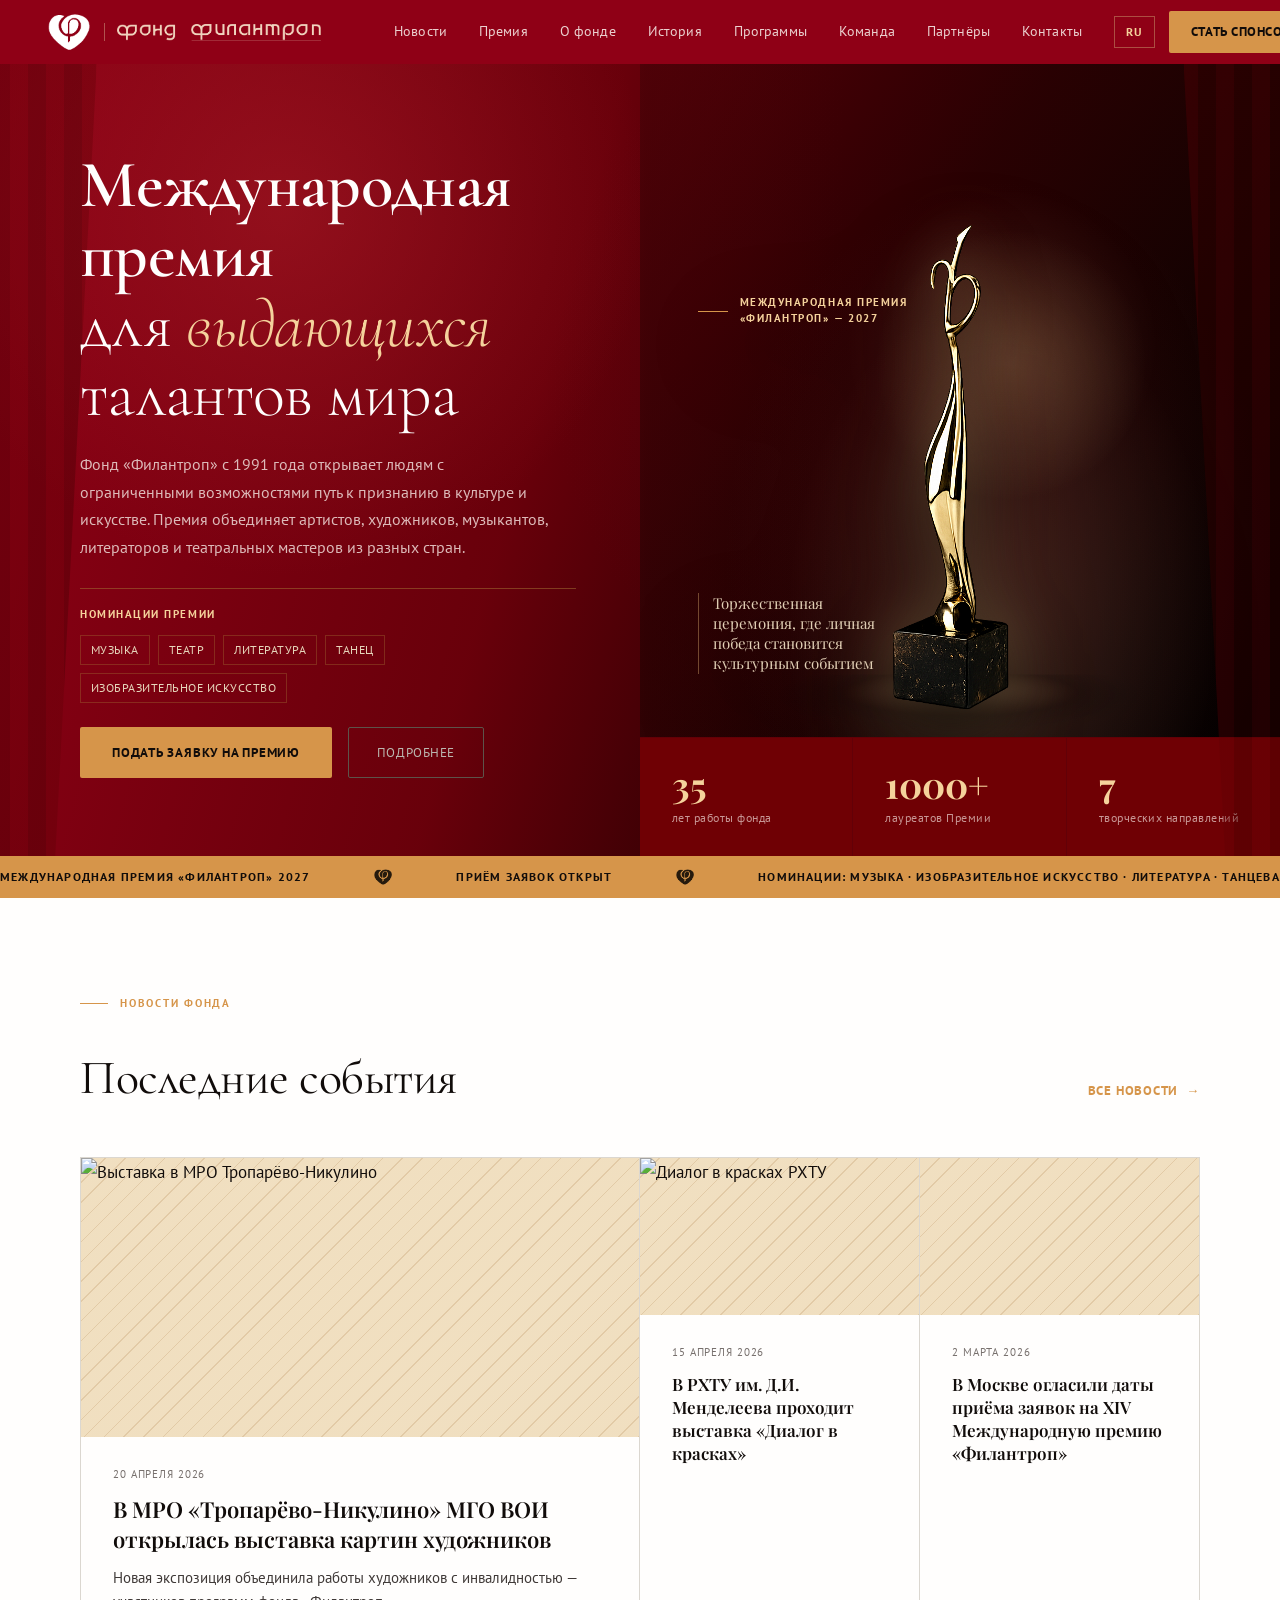
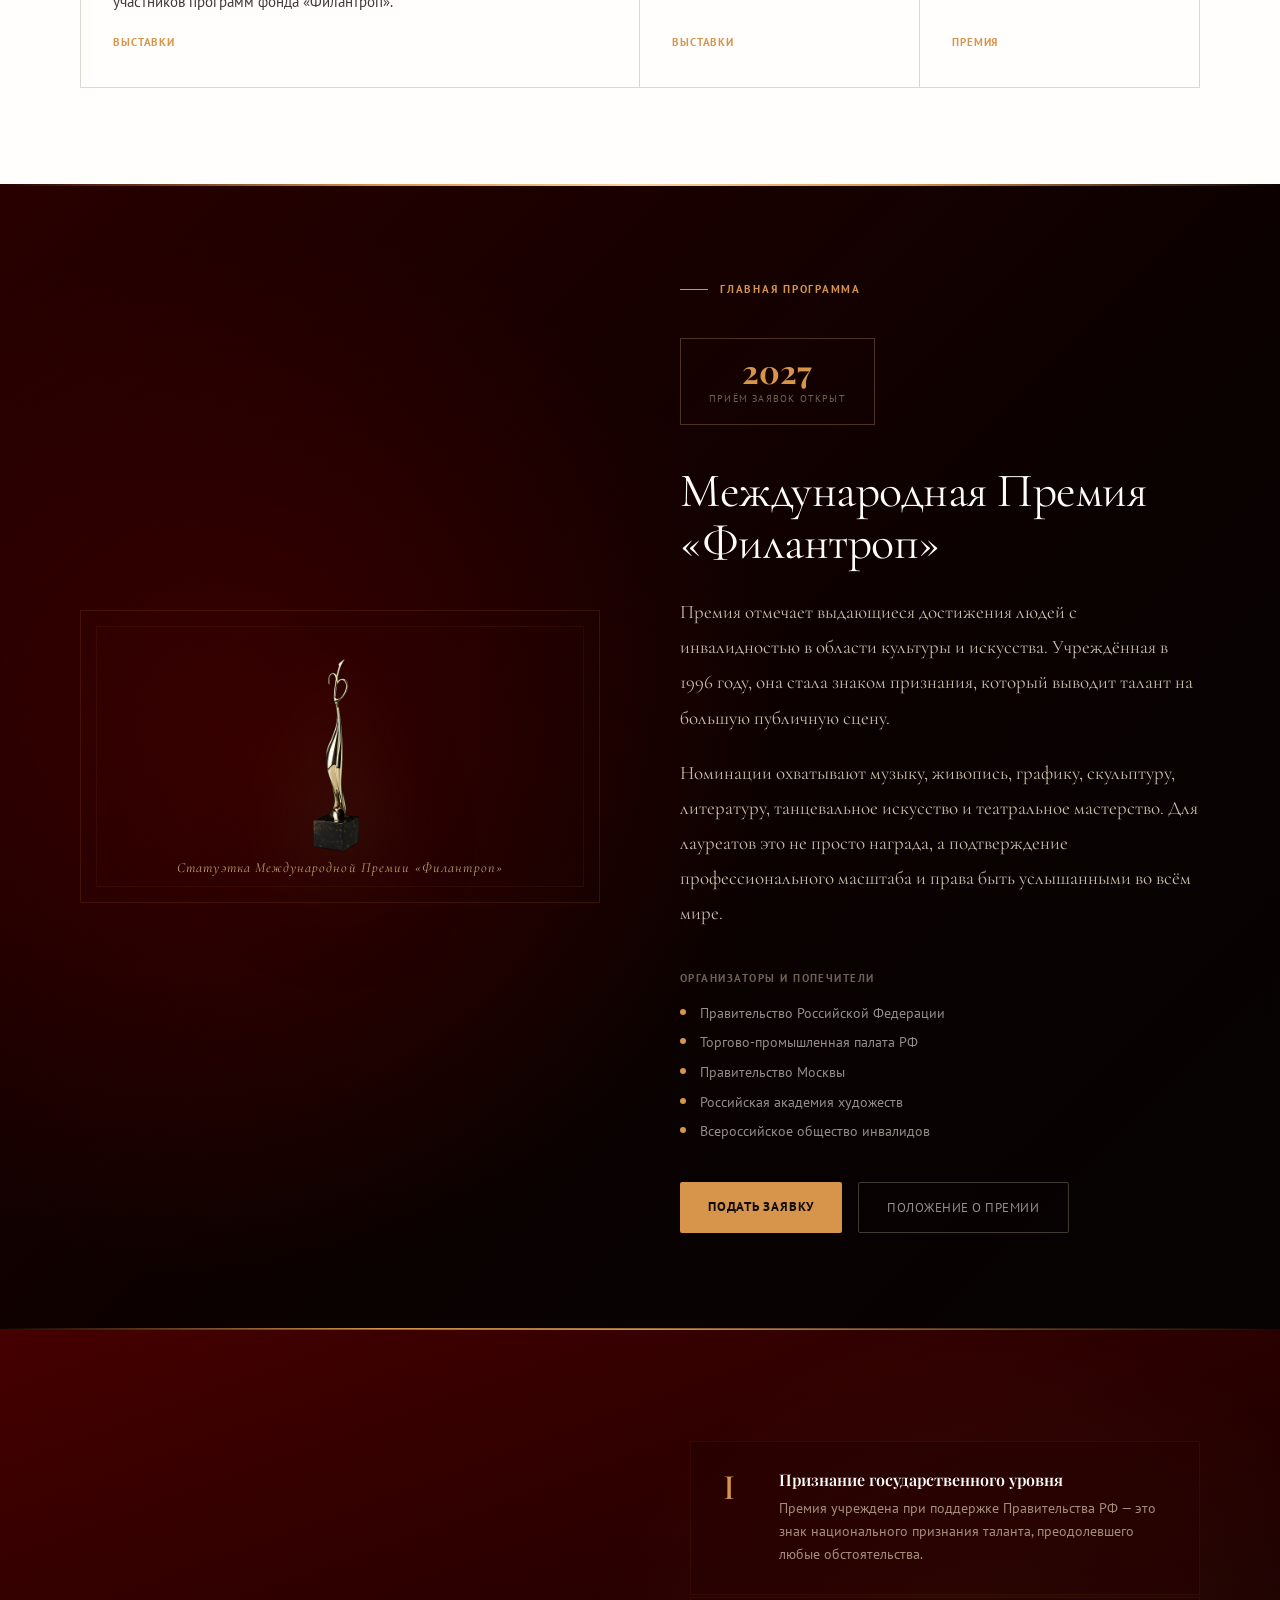
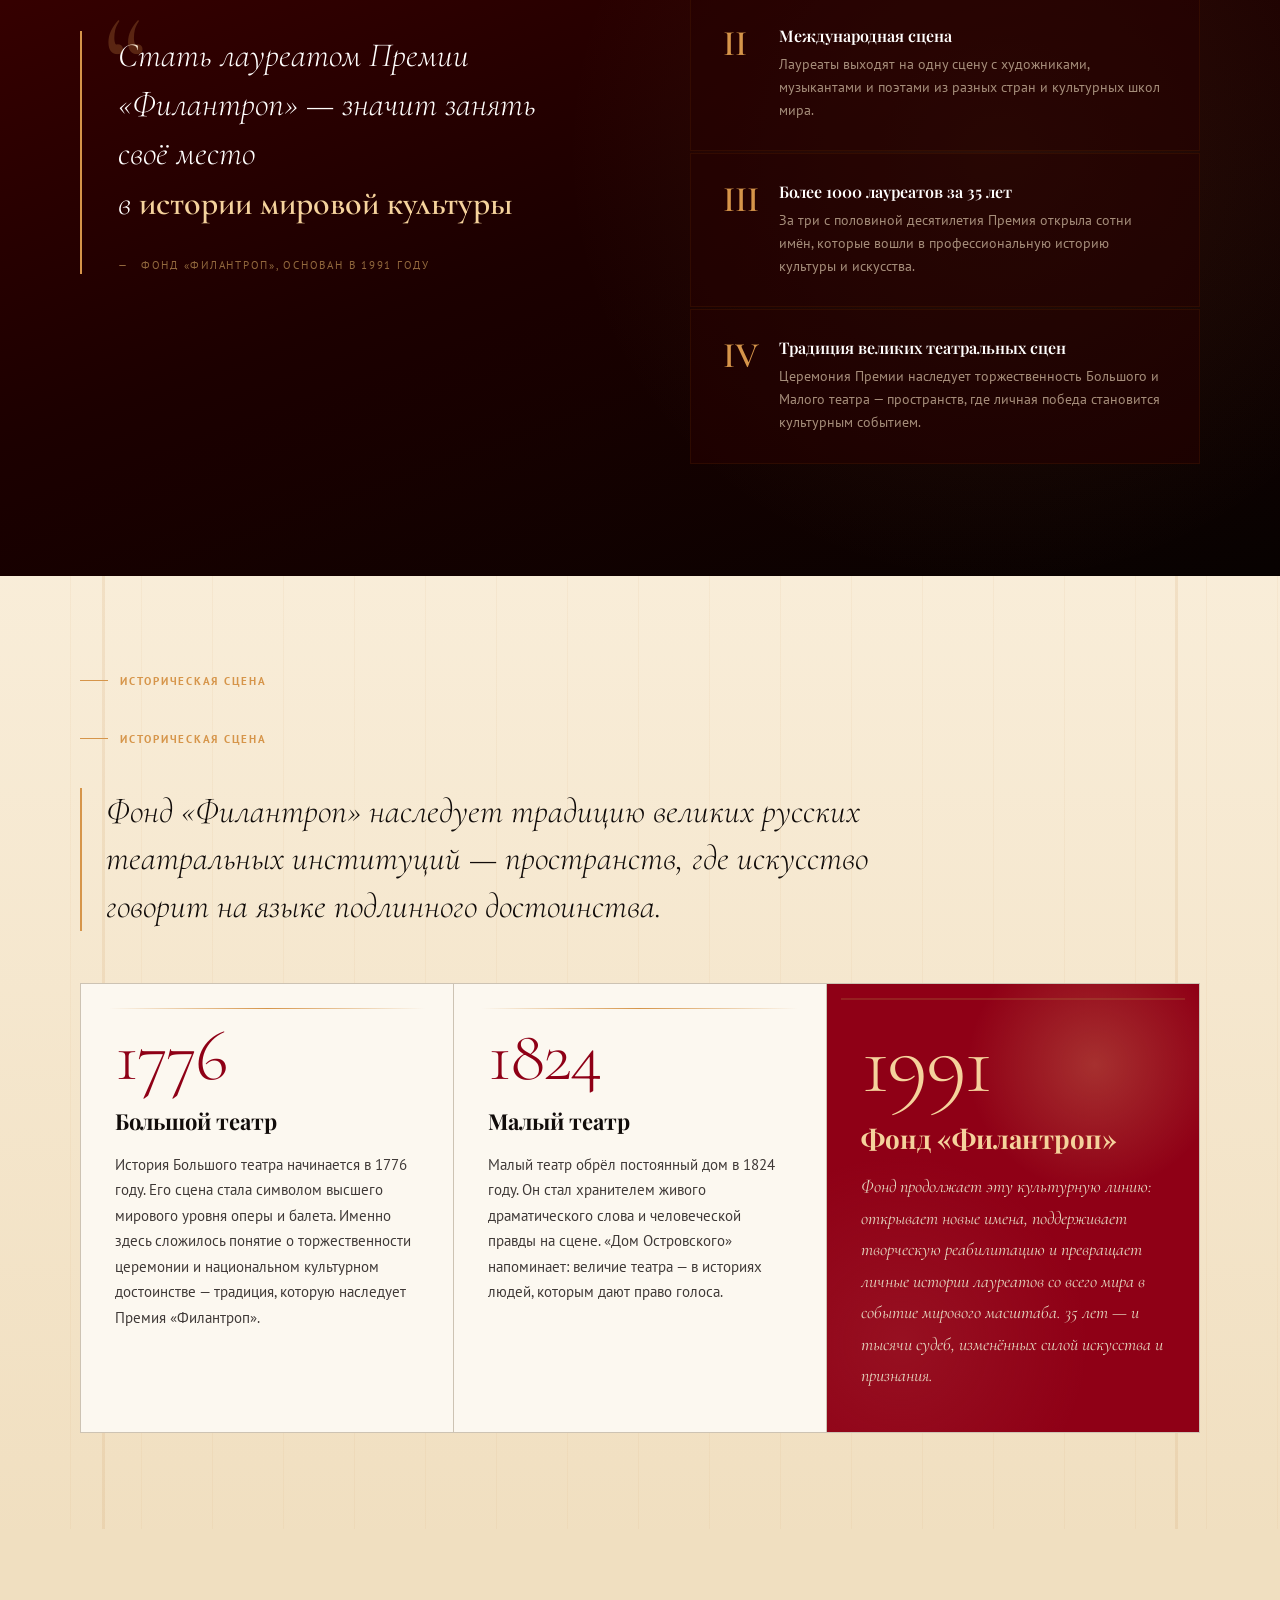
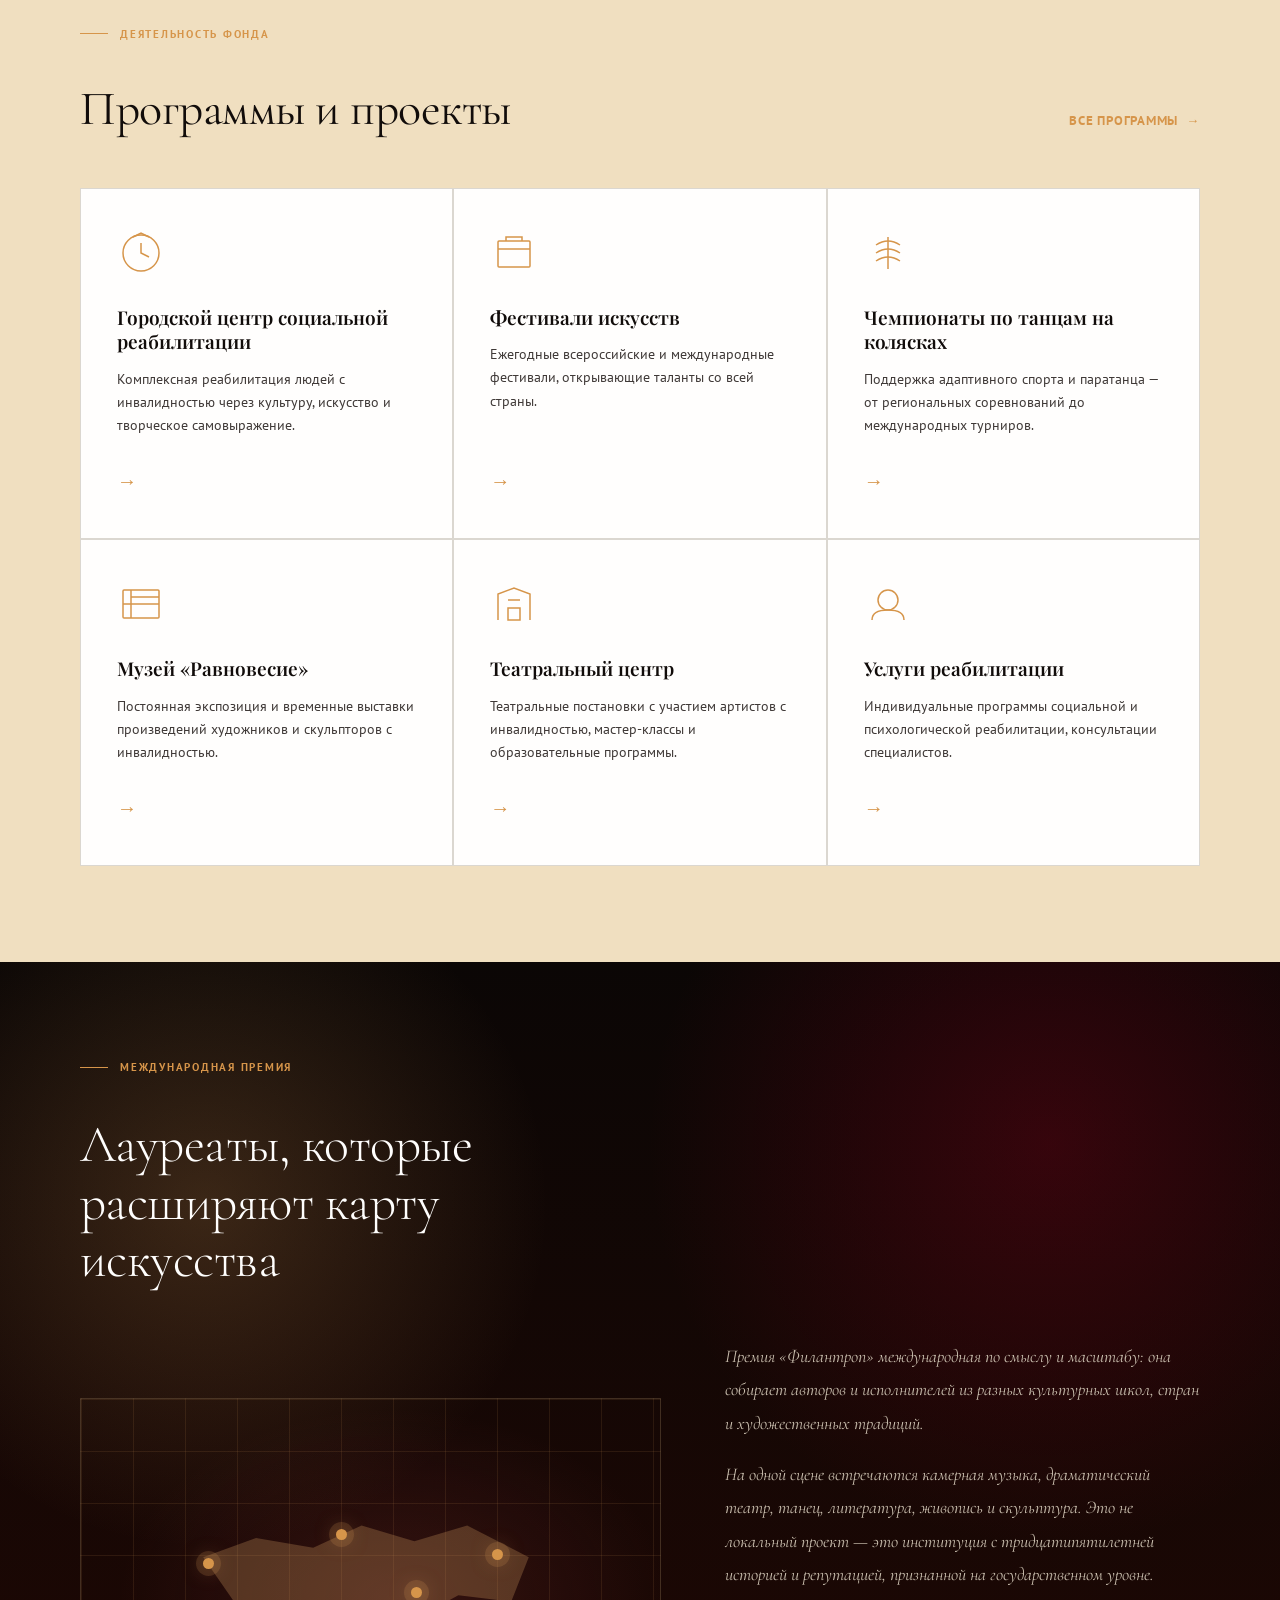
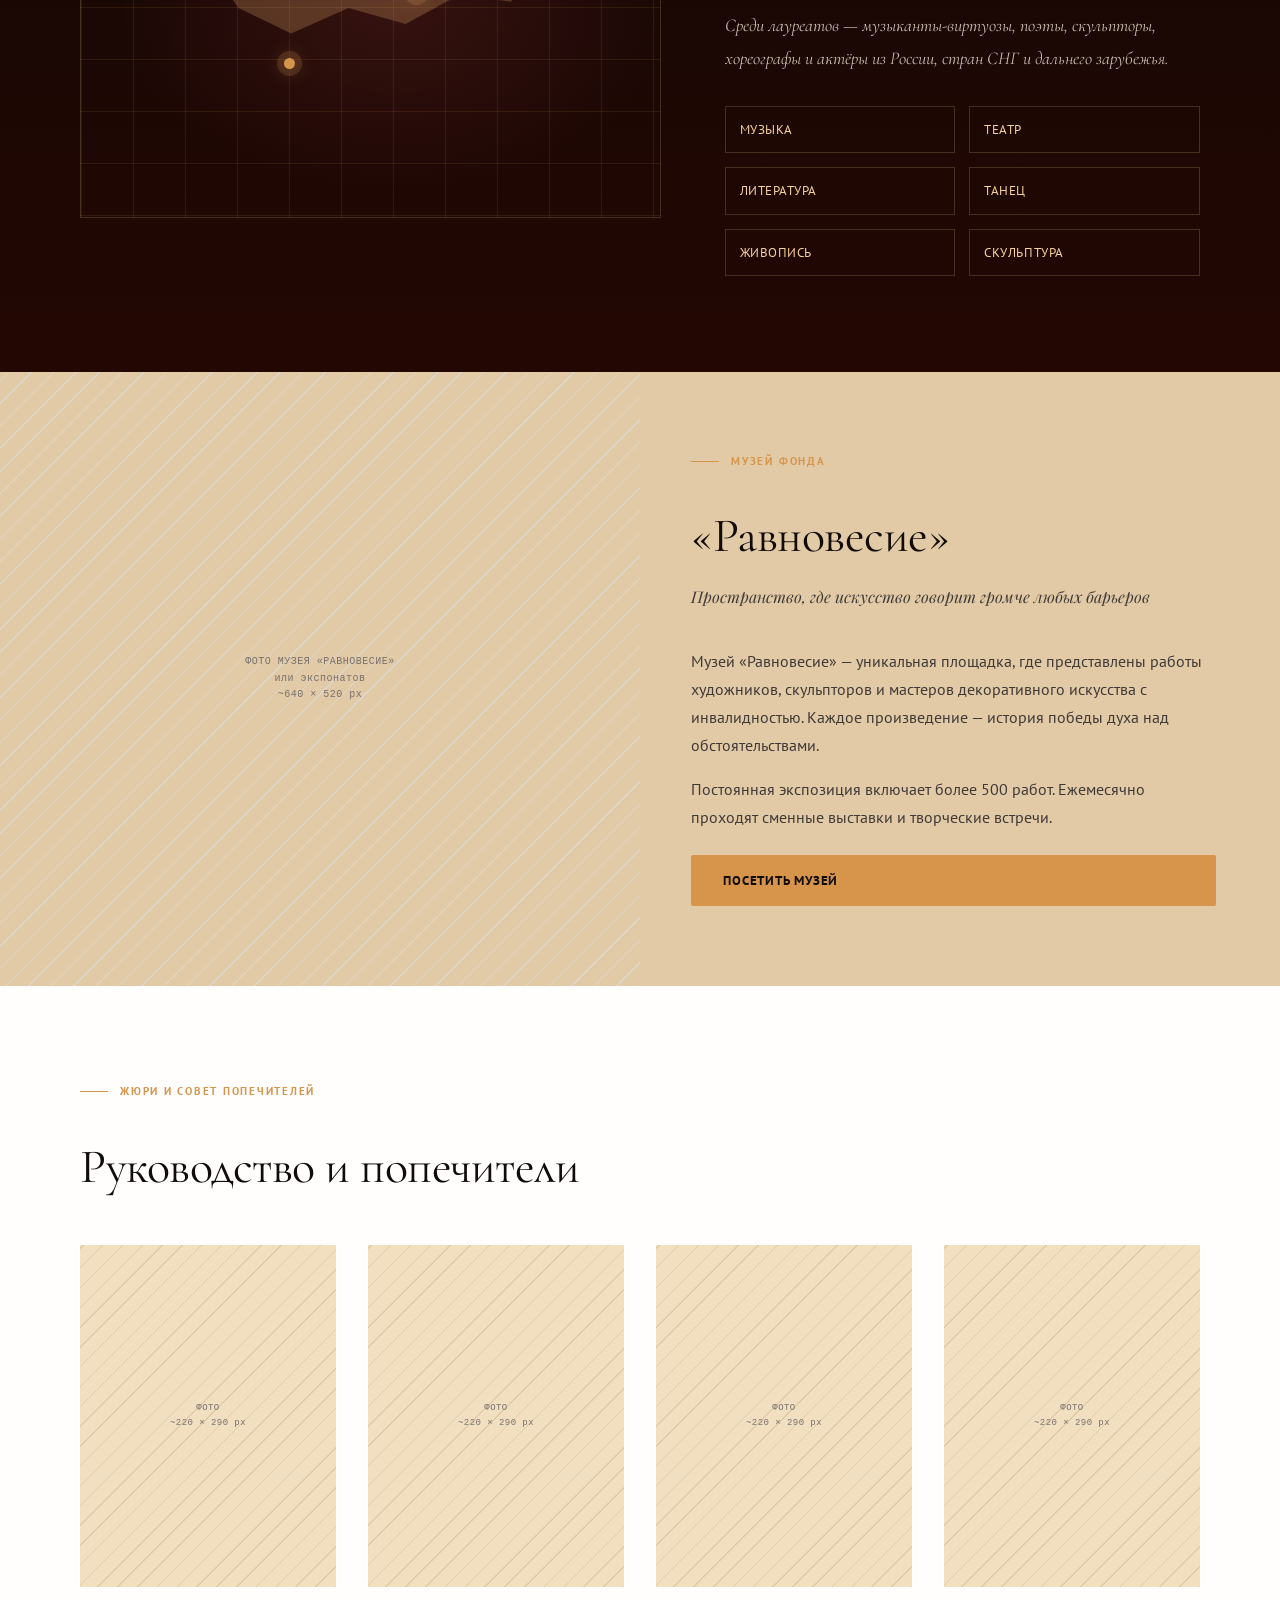
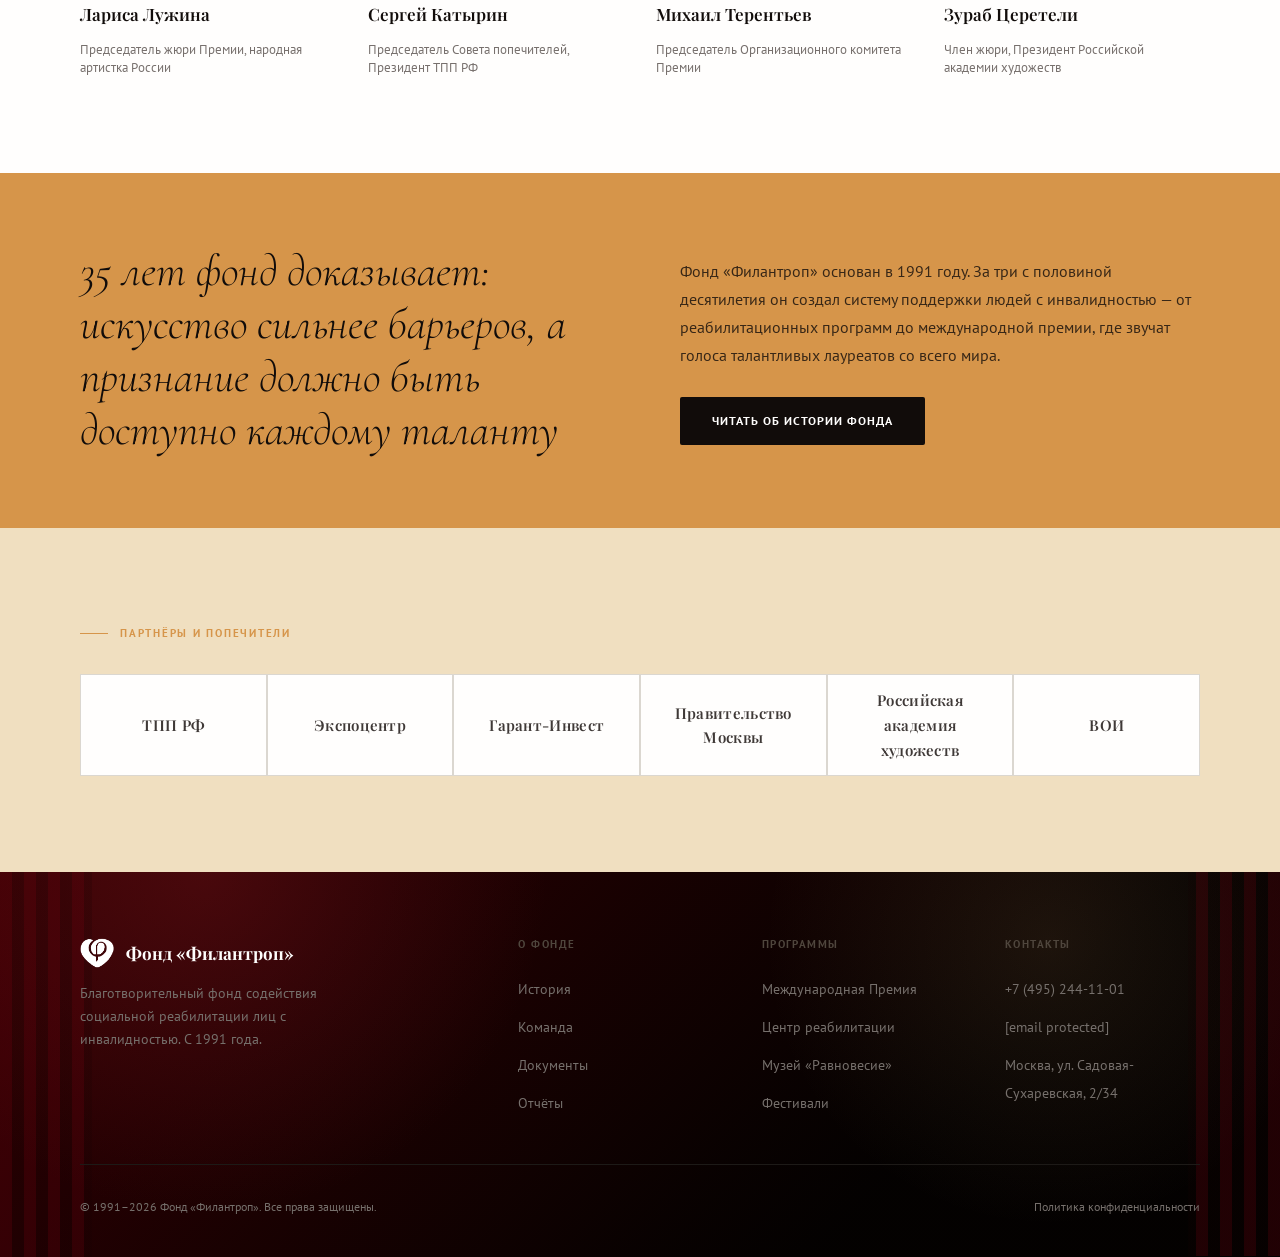
==== commit 489819e8: "Initial commit: filantrop.ru website Co-Authored-By: Claude Sonnet 4.6 <noreply@anthropic.com>" ====
--- a/index.html
+++ b/index.html
@@ -5,7 +5,7 @@
 <meta name="viewport" content="width=device-width, initial-scale=1.0">
 <title>Фонд «Филантроп» — 35 лет</title>
 <link rel="preconnect" href="https://fonts.googleapis.com">
-<link href="https://fonts.googleapis.com/css2?family=Playfair+Display:ital,wght@0,400;0,600;0,700;1,400&family=PT+Sans:ital,wght@0,400;0,700;1,400&display=swap" rel="stylesheet">
+<link href="https://fonts.googleapis.com/css2?family=Playfair+Display:ital,wght@0,400;0,600;0,700;1,400;1,700&family=Cormorant+Garamond:ital,wght@0,300;0,400;0,600;1,300;1,400;1,600&family=PT+Sans:ital,wght@0,400;0,700;1,400&display=swap" rel="stylesheet">
 <style>
   *, *::before, *::after { box-sizing: border-box; margin: 0; padding: 0; }
 
@@ -28,6 +28,7 @@
     --white: oklch(0.998 0.002 80);
 
     --ff-serif: 'Playfair Display', Georgia, serif;
+    --ff-cormorant: 'Cormorant Garamond', Georgia, serif;
     --ff-sans: 'PT Sans', Arial, sans-serif;
   }
 
@@ -254,17 +255,21 @@
     user-select: none;
   }
   .hero-tagline {
-    font-family: var(--ff-serif); font-size: clamp(48px, 4.55vw, 64px); font-weight: 400;
-    line-height: 1.08; color: var(--white);
+    font-family: var(--ff-cormorant); font-size: clamp(52px, 5.2vw, 78px); font-weight: 300;
+    line-height: 1.05; color: var(--white);
     margin-top: 0;
     text-wrap: pretty;
-    max-width: 660px;
-  }
-  .hero-tagline em { font-style: italic; color: var(--gold-light); }
+    max-width: 720px;
+    letter-spacing: -0.01em;
+  }
+  .hero-tagline strong { font-weight: 600; }
+  .hero-tagline em { font-style: italic; color: var(--gold-light); font-weight: 300; }
   .hero-sub {
     margin-top: 22px;
-    color: oklch(0.82 0.04 20); font-size: 16px;
-    max-width: 460px; line-height: 1.7;
+    color: oklch(0.82 0.04 20);
+    font-family: var(--ff-sans); font-size: 15.5px;
+    max-width: 480px; line-height: 1.78;
+    font-style: normal;
   }
   .hero-proof {
     max-width: 560px;
@@ -497,6 +502,65 @@
     letter-spacing: 0.04em;
   }
 
+  /* ── SIGNIFICANCE — что значит стать лауреатом ── */
+  .significance-section {
+    background:
+      radial-gradient(circle at 78% 50%, oklch(0.72 0.11 68 / 0.10), transparent 40%),
+      linear-gradient(160deg, var(--velvet) 0%, oklch(0.14 0.06 30) 55%, oklch(0.10 0.02 38) 100%);
+    color: var(--white);
+    position: relative; overflow: hidden;
+    padding: 112px 0;
+  }
+  .significance-section::before {
+    content: ''; position: absolute; top: 0; left: 0; right: 0; height: 1px;
+    background: linear-gradient(90deg, transparent, var(--gold), transparent);
+  }
+  .sig-inner {
+    max-width: 1280px; margin: 0 auto; padding: 0 80px;
+    display: grid; grid-template-columns: 1fr 1fr; gap: 100px; align-items: center;
+  }
+  .sig-quote {
+    position: relative; padding-left: 36px;
+    border-left: 2px solid var(--gold);
+  }
+  .sig-quote::before {
+    content: '\201C';
+    position: absolute; top: -36px; left: 20px;
+    font-family: var(--ff-cormorant); font-size: 140px; font-weight: 300;
+    color: var(--gold); opacity: 0.25; line-height: 1;
+  }
+  .sig-quote-text {
+    font-family: var(--ff-cormorant); font-size: 34px; font-weight: 300; font-style: italic;
+    color: var(--white); line-height: 1.45; margin-bottom: 28px;
+  }
+  .sig-quote-text strong { font-weight: 600; font-style: normal; color: var(--gold-light); }
+  .sig-quote-attr {
+    font-size: 11px; letter-spacing: 0.16em; text-transform: uppercase;
+    color: oklch(0.55 0.08 65); display: flex; align-items: center; gap: 12px;
+  }
+  .sig-quote-attr::before { content: '—'; }
+  .sig-pillars { display: flex; flex-direction: column; gap: 2px; }
+  .sig-pillar {
+    background: oklch(0.16 0.07 28 / 0.6);
+    border: 1px solid oklch(0.35 0.10 60 / 0.25);
+    padding: 28px 32px;
+    display: flex; align-items: flex-start; gap: 20px;
+    transition: background 0.2s, border-color 0.2s;
+  }
+  .sig-pillar:hover { background: oklch(0.20 0.09 26 / 0.7); border-color: oklch(0.55 0.10 65 / 0.4); }
+  .sig-pillar-num {
+    font-family: var(--ff-cormorant); font-size: 36px; font-weight: 600;
+    color: var(--gold); line-height: 1; flex-shrink: 0; width: 36px;
+  }
+  .sig-pillar-body {}
+  .sig-pillar-title {
+    font-family: var(--ff-serif); font-size: 16px; font-weight: 600;
+    color: var(--white); margin-bottom: 6px; line-height: 1.3;
+  }
+  .sig-pillar-text {
+    font-size: 14px; color: oklch(0.66 0.04 60); line-height: 1.65;
+  }
+
   /* ── LEGACY ── */
   .legacy-section {
     position: relative;
@@ -513,12 +577,16 @@
     pointer-events: none;
   }
   .legacy-lead {
-    max-width: 780px;
-    font-family: var(--ff-serif);
-    font-size: 28px;
-    line-height: 1.35;
+    max-width: 820px;
+    font-family: var(--ff-cormorant);
+    font-size: 34px;
+    font-weight: 300;
+    font-style: italic;
+    line-height: 1.4;
     color: var(--ink);
     margin-bottom: 52px;
+    padding-left: 24px;
+    border-left: 2px solid var(--gold);
   }
   .legacy-grid {
     display: grid; grid-template-columns: repeat(3, 1fr); gap: 1px;
@@ -538,12 +606,13 @@
     background: linear-gradient(90deg, transparent, var(--gold), transparent);
   }
   .legacy-year {
-    font-family: var(--ff-serif);
-    font-size: 56px;
-    font-weight: 700;
+    font-family: var(--ff-cormorant);
+    font-size: 72px;
+    font-weight: 300;
     color: var(--red);
-    line-height: 1;
-    margin-bottom: 24px;
+    line-height: 0.9;
+    margin-bottom: 20px;
+    letter-spacing: -0.03em;
   }
   .legacy-card h3 {
     font-family: var(--ff-serif);
@@ -559,12 +628,19 @@
   .legacy-card.featured {
     background:
       radial-gradient(circle at 72% 18%, oklch(0.78 0.10 68 / 0.28), transparent 28%),
+      radial-gradient(circle at 20% 80%, oklch(0.50 0.15 22 / 0.3), transparent 40%),
       var(--red);
     color: var(--white);
-  }
-  .legacy-card.featured .legacy-year,
-  .legacy-card.featured h3 { color: var(--gold-light); }
-  .legacy-card.featured p { color: oklch(0.85 0.035 78); }
+    position: relative;
+  }
+  .legacy-card.featured::before {
+    content: ''; position: absolute; inset: 14px;
+    border: 1px solid oklch(0.60 0.10 65 / 0.28);
+    pointer-events: none;
+  }
+  .legacy-card.featured .legacy-year { color: var(--gold-light); font-size: 88px; }
+  .legacy-card.featured h3 { color: var(--gold-light); font-size: 26px; }
+  .legacy-card.featured p { color: oklch(0.88 0.035 78); font-family: var(--ff-cormorant); font-size: 18px; font-style: italic; line-height: 1.75; }
 
   /* ── LAUREATES ── */
   .laureates-section {
@@ -582,7 +658,7 @@
     pointer-events: none;
   }
   .laureates-section .container { position: relative; }
-  .laureates-section .section-title { color: var(--white); }
+  .laureates-section .section-title { color: var(--white); font-family: var(--ff-cormorant); font-size: 52px; font-weight: 300; }
   .laureates-map {
     display: grid; grid-template-columns: 1.1fr 0.9fr; gap: 64px; align-items: center;
   }
@@ -618,8 +694,9 @@
   .laureates-copy p {
     color: oklch(0.80 0.025 78);
     margin-bottom: 18px;
-    font-size: 16px;
-    line-height: 1.75;
+    font-size: 18px;
+    line-height: 1.85;
+    font-family: var(--ff-cormorant); font-style: italic;
   }
   .laureates-list {
     display: grid; grid-template-columns: repeat(2, 1fr); gap: 14px;
@@ -674,9 +751,9 @@
     content: ''; display: block; width: 28px; height: 1px; background: var(--gold);
   }
   .section-title {
-    font-family: var(--ff-serif); font-size: 40px; font-weight: 400;
-    line-height: 1.2; color: var(--ink);
-    text-wrap: pretty;
+    font-family: var(--ff-cormorant); font-size: 48px; font-weight: 400;
+    line-height: 1.1; color: var(--ink);
+    text-wrap: pretty; letter-spacing: -0.01em;
   }
   .section-header {
     display: flex; justify-content: space-between; align-items: flex-end;
@@ -739,31 +816,51 @@
 
   /* ── PRIZE ── */
   .prize-section {
-    background: var(--ink); color: var(--white);
+    background:
+      radial-gradient(circle at 20% 50%, oklch(0.28 0.14 24 / 0.5), transparent 45%),
+      linear-gradient(135deg, oklch(0.16 0.09 26) 0%, oklch(0.10 0.025 36) 60%, var(--stage-black) 100%);
+    color: var(--white);
+    position: relative; overflow: hidden;
+  }
+  .prize-section::before {
+    content: '';
+    position: absolute; top: 0; left: 0; right: 0; height: 2px;
+    background: linear-gradient(90deg, transparent 0%, var(--gold) 30%, var(--gold-light) 50%, var(--gold) 70%, transparent 100%);
+  }
+  .prize-section::after {
+    content: '';
+    position: absolute; bottom: 0; left: 0; right: 0; height: 1px;
+    background: linear-gradient(90deg, transparent 0%, var(--gold) 30%, transparent 100%);
   }
   .prize-inner {
     display: grid; grid-template-columns: 1fr 1fr; gap: 80px; align-items: center;
   }
   .prize-visual {
-    aspect-ratio: 1;
-    background: repeating-linear-gradient(
-      -45deg,
-      oklch(0.22 0.008 65) 0px, oklch(0.22 0.008 65) 1px,
-      oklch(0.20 0.006 65) 1px, oklch(0.20 0.006 65) 16px
-    );
-    display: flex; align-items: center; justify-content: center; flex-direction: column; gap: 16px;
     position: relative;
+    display: flex; align-items: center; justify-content: center;
+    padding: 40px 0;
   }
   .prize-visual::before {
-    content: ''; position: absolute; inset: 24px;
-    border: 1px solid oklch(0.32 0.05 65);
-  }
-  .prize-visual span {
-    font-family: monospace; font-size: 10px; color: oklch(0.42 0.01 65);
-    letter-spacing: 0.05em; text-align: center; padding: 0 32px; position: relative; z-index: 1;
+    content: ''; position: absolute; inset: 0;
+    border: 1px solid oklch(0.40 0.10 60 / 0.35);
+  }
+  .prize-visual::after {
+    content: ''; position: absolute; inset: 16px;
+    border: 1px solid oklch(0.40 0.10 60 / 0.18);
+  }
+  .prize-visual img {
+    width: 62%; max-width: 320px;
+    position: relative; z-index: 2;
+    filter: drop-shadow(0 32px 48px oklch(0.04 0.01 38 / 0.8)) drop-shadow(0 0 40px oklch(0.72 0.11 68 / 0.25));
+  }
+  .prize-visual-caption {
+    position: absolute; bottom: 24px; left: 0; right: 0;
+    text-align: center; z-index: 3;
+    font-family: var(--ff-cormorant); font-style: italic;
+    font-size: 14px; color: var(--gold-light); letter-spacing: 0.08em; opacity: 0.75;
   }
   .prize-content .section-title { color: var(--white); margin-bottom: 24px; }
-  .prize-content p { color: oklch(0.72 0.01 75); font-size: 16px; line-height: 1.75; margin-bottom: 20px; }
+  .prize-content p { color: oklch(0.80 0.03 78); font-size: 17px; line-height: 1.85; margin-bottom: 20px; font-family: var(--ff-cormorant); font-size: 19px; }
   .prize-organizers { margin-top: 40px; }
   .prize-org-label {
     font-size: 10.5px; font-weight: 700; letter-spacing: 0.14em;
@@ -907,8 +1004,8 @@
     display: grid; grid-template-columns: 1fr 1fr; gap: 80px; align-items: center;
   }
   .about-strip h2 {
-    font-family: var(--ff-serif); font-size: 36px; font-weight: 400;
-    line-height: 1.25; color: var(--ink);
+    font-family: var(--ff-cormorant); font-size: 44px; font-weight: 300; font-style: italic;
+    line-height: 1.2; color: var(--ink);
   }
   .about-strip p { font-size: 16px; color: var(--ink); line-height: 1.75; opacity: 0.8; }
   .about-strip .btn-dark {
@@ -979,6 +1076,168 @@
   .footer-bottom p { font-size: 12px; }
   .footer-bottom a { color: oklch(0.55 0.01 65); text-decoration: none; }
   .footer-bottom a:hover { color: var(--gold); }
+
+  /* ── MODAL ── */
+  .modal-overlay {
+    display: none; position: fixed; inset: 0; z-index: 1000;
+    background: oklch(0.08 0.02 38 / 0.82);
+    backdrop-filter: blur(6px);
+    overflow-y: auto;
+    padding: 40px 20px;
+  }
+  .modal-overlay.open { display: flex; align-items: flex-start; justify-content: center; }
+  .modal-box {
+    background: #faf6ef;
+    width: 100%; max-width: 1080px;
+    position: relative;
+    border-top: 3px solid #9b1c1c;
+    box-shadow: 0 32px 80px oklch(0.04 0.01 38 / 0.6);
+    animation: modalIn 0.3s ease;
+  }
+  @keyframes modalIn {
+    from { opacity: 0; transform: translateY(24px); }
+    to   { opacity: 1; transform: translateY(0); }
+  }
+  .modal-close {
+    position: sticky; top: 0; z-index: 10;
+    background: #1a1a1a; color: #faf6ef;
+    display: flex; align-items: center; justify-content: space-between;
+    padding: 16px 32px;
+  }
+  .modal-close-title {
+    font-family: 'Playfair Display', serif; font-size: 18px; font-weight: 400;
+    color: #d4a52e; letter-spacing: 0.02em;
+  }
+  .modal-close-btn {
+    background: none; border: 1px solid oklch(0.40 0.02 40);
+    color: #faf6ef; cursor: pointer; font-size: 13px; letter-spacing: 0.1em;
+    text-transform: uppercase; padding: 8px 18px;
+    transition: border-color 0.15s, color 0.15s;
+  }
+  .modal-close-btn:hover { border-color: #d4a52e; color: #d4a52e; }
+
+  /* Form styles inside modal */
+  .modal-body {
+    padding: 0;
+    font-family: 'PT Serif', Georgia, serif;
+    font-size: 16px; color: #1a1a1a; line-height: 1.6;
+  }
+  .modal-body *{ box-sizing: border-box; }
+  .modal-intro {
+    max-width: 860px; margin: 0 auto;
+    padding: 40px 48px 20px; text-align: center;
+  }
+  .modal-intro p {
+    font-family: 'Cormorant Garamond', 'Playfair Display', serif;
+    font-size: clamp(20px, 2.2vw, 26px); line-height: 1.5; color: #4a4a4a;
+  }
+  .modal-intro em { color: #9b1c1c; font-style: italic; }
+  .modal-intro .intro-small {
+    font-family: 'PT Sans', sans-serif; font-size: 13px; color: #4a4a4a; margin-top: 12px;
+  }
+  .m-form-section { max-width: 1080px; margin: 0 auto; padding: 16px 48px 64px; }
+  .m-form-tabs { display: flex; border-bottom: 2px solid #1a1a1a; }
+  .m-form-tab {
+    flex: 1; padding: 22px 28px 20px; background: transparent; border: 0; cursor: pointer;
+    font-family: 'Cormorant Garamond', serif; font-size: 22px; font-weight: 500; color: #4a4a4a;
+    border-bottom: 4px solid transparent; margin-bottom: -2px; text-align: left;
+    display: flex; gap: 12px; align-items: baseline; transition: color 0.15s;
+  }
+  .m-form-tab .roman { font-style: italic; font-size: 17px; color: #b8860b; }
+  .m-form-tab.active { color: #1a1a1a; border-bottom-color: #9b1c1c; }
+  .m-form-panel { display: none; background: rgba(250,246,239,0.96); padding: 44px 52px; border: 1px solid rgba(26,26,26,0.13); border-top: 0; box-shadow: 0 1px 3px rgba(122,20,20,.08), 0 14px 38px rgba(122,20,20,.08); }
+  .m-form-panel.active { display: block; animation: fadeIn .35s ease; }
+  @keyframes fadeIn { from{opacity:0;transform:translateY(6px)} to{opacity:1;transform:translateY(0)} }
+  .m-preamble {
+    font-family: 'Cormorant Garamond', serif; font-size: 18px; font-style: italic; color: #4a4a4a;
+    line-height: 1.55; margin: 0 auto 36px; padding-bottom: 24px;
+    border-bottom: 1px solid rgba(26,26,26,0.13); text-align: center; max-width: 700px;
+  }
+  .m-section-header {
+    display: flex; align-items: baseline; gap: 16px;
+    margin: 40px 0 20px; padding-bottom: 12px; border-bottom: 1px solid #1a1a1a;
+  }
+  .m-section-header .num { font-family: 'Cormorant Garamond', serif; font-style: italic; font-size: 22px; color: #9b1c1c; }
+  .m-section-header .title-text { font-family: 'Cormorant Garamond', serif; font-size: 22px; font-weight: 500; }
+  .m-section-header .label { font-family: 'PT Sans', sans-serif; font-size: 10px; letter-spacing: 0.22em; text-transform: uppercase; color: #888; margin-left: auto; }
+  .m-field-group { margin-bottom: 20px; }
+  .m-field-group label { display: block; font-family: 'PT Sans', sans-serif; font-size: 12px; font-weight: 700; letter-spacing: 0.12em; text-transform: uppercase; color: #4a4a4a; margin-bottom: 8px; }
+  .m-field-group .req { color: #9b1c1c; }
+  .m-field-group input[type=text],
+  .m-field-group input[type=email],
+  .m-field-group input[type=tel],
+  .m-field-group input[type=date],
+  .m-field-group input[type=number],
+  .m-field-group select,
+  .m-field-group textarea {
+    width: 100%; padding: 12px 16px; background: #fff;
+    border: 1px solid rgba(26,26,26,0.22); color: #1a1a1a;
+    font-family: 'PT Serif', serif; font-size: 15px;
+    outline: none; transition: border-color 0.15s;
+    -webkit-appearance: none;
+  }
+  .m-field-group input:focus,
+  .m-field-group select:focus,
+  .m-field-group textarea:focus { border-color: #9b1c1c; }
+  .m-field-group textarea { min-height: 110px; resize: vertical; }
+  .m-field-row { display: grid; grid-template-columns: 1fr 1fr; gap: 20px; }
+  .m-field-row-3 { display: grid; grid-template-columns: 1fr 1fr 1fr; gap: 20px; }
+  .m-hint { font-family: 'PT Sans', sans-serif; font-size: 12px; color: #888; line-height: 1.55; margin-top: 6px; }
+  .m-soft-box {
+    background: rgba(155,28,28,0.06); border-left: 3px solid #9b1c1c;
+    padding: 20px 24px; margin: 20px 0;
+  }
+  .m-soft-box h3 { font-family: 'Cormorant Garamond', serif; font-size: 17px; font-weight: 600; margin-bottom: 10px; }
+  .m-soft-box ul { padding-left: 18px; }
+  .m-soft-box li { font-size: 14px; color: #4a4a4a; line-height: 1.6; margin-bottom: 4px; }
+  .m-soft-box p { font-size: 14px; color: #4a4a4a; line-height: 1.6; }
+  .m-nom-block { margin-bottom: 28px; }
+  .m-nom-heading { display: flex; align-items: center; gap: 12px; margin-bottom: 14px; padding-bottom: 10px; border-bottom: 1px dashed rgba(26,26,26,0.18); }
+  .m-nom-heading .roman { font-family: 'Cormorant Garamond', serif; font-style: italic; font-size: 22px; color: #b8860b; }
+  .m-nom-heading .name { font-family: 'Cormorant Garamond', serif; font-size: 20px; font-weight: 500; }
+  .m-nom-grid { display: grid; grid-template-columns: repeat(3, 1fr); gap: 6px; }
+  .m-nom-item { display: flex; align-items: center; gap: 10px; padding: 10px 14px; border: 1px solid rgba(26,26,26,0.14); cursor: pointer; transition: background 0.15s; font-family: 'PT Sans', sans-serif; font-size: 13px; }
+  .m-nom-item:hover { background: rgba(155,28,28,0.05); }
+  .m-nom-item.checked { background: rgba(155,28,28,0.08); border-color: rgba(155,28,28,0.35); }
+  .m-nom-item input { width: 14px; height: 14px; accent-color: #9b1c1c; flex-shrink: 0; }
+  .m-nom-note { display: none; background: #fff8f0; border: 1px solid rgba(184,134,11,0.3); padding: 14px 18px; margin-top: 12px; font-family: 'PT Sans', sans-serif; font-size: 13px; line-height: 1.6; color: #4a4a4a; }
+  .m-nom-note.show { display: block; }
+  .m-doc-checklist { display: grid; grid-template-columns: 1fr 1fr; gap: 8px; margin-top: 16px; }
+  .m-check-item { display: flex; align-items: center; gap: 10px; padding: 10px 14px; border: 1px solid rgba(26,26,26,0.14); font-family: 'PT Sans', sans-serif; font-size: 13px; cursor: pointer; }
+  .m-check-item input { accent-color: #9b1c1c; width: 14px; height: 14px; flex-shrink: 0; }
+  .m-file-zone {
+    border: 1.5px dashed rgba(26,26,26,0.25); padding: 24px 20px; text-align: center;
+    cursor: pointer; transition: border-color 0.15s, background 0.15s;
+    display: flex; flex-direction: column; align-items: center; gap: 6px;
+  }
+  .m-file-zone:hover { border-color: #9b1c1c; background: rgba(155,28,28,0.03); }
+  .m-file-zone .icon { font-size: 22px; color: #b8860b; }
+  .m-file-zone .main-text { font-family: 'PT Sans', sans-serif; font-size: 13px; font-weight: 600; color: #1a1a1a; }
+  .m-file-zone .sub-text { font-family: 'PT Sans', sans-serif; font-size: 11px; color: #888; letter-spacing: 0.08em; }
+  .m-file-zone input[type=file] { display: none; }
+  .m-file-list { display: flex; flex-direction: column; gap: 4px; margin-top: 8px; }
+  .m-file-tag { display: flex; align-items: center; justify-content: space-between; padding: 7px 12px; background: rgba(26,26,26,0.05); font-size: 12px; font-family: 'PT Sans', sans-serif; }
+  .m-file-tag button { background: none; border: none; cursor: pointer; color: #9b1c1c; font-size: 13px; }
+  .m-submit-area { margin-top: 40px; padding-top: 32px; border-top: 1px solid rgba(26,26,26,0.13); }
+  .m-consent { display: flex; align-items: flex-start; gap: 12px; cursor: pointer; font-family: 'PT Sans', sans-serif; font-size: 13px; color: #4a4a4a; line-height: 1.55; margin-bottom: 24px; }
+  .m-consent input { accent-color: #9b1c1c; width: 15px; height: 15px; flex-shrink: 0; margin-top: 2px; }
+  .m-submit-row { display: flex; align-items: center; gap: 20px; }
+  .m-submit-btn {
+    background: #9b1c1c; color: #faf6ef;
+    font-family: 'PT Sans', sans-serif; font-size: 13px; font-weight: 700;
+    letter-spacing: 0.08em; text-transform: uppercase;
+    border: none; cursor: pointer; padding: 16px 44px;
+    transition: background 0.18s;
+  }
+  .m-submit-btn:hover { background: #7a1414; }
+  .m-submit-meta { font-family: 'PT Sans', sans-serif; font-size: 12px; color: #888; }
+  .m-success {
+    display: none; background: rgba(47,107,79,0.1); border: 1px solid rgba(47,107,79,0.35);
+    padding: 24px 28px; margin-bottom: 28px; text-align: center;
+  }
+  .m-success.show { display: block; }
+  .m-success .heading { font-family: 'Cormorant Garamond', serif; font-size: 22px; font-weight: 600; color: #2f6b4f; margin-bottom: 6px; }
+  .m-success p { font-size: 14px; color: #4a4a4a; }
 
   @media (max-width: 1120px) {
     nav {
@@ -1263,8 +1522,9 @@
 <section class="hero" style="padding:0;">
   <div class="hero-left">
     <div class="hero-main">
-      <div class="hero-years">35</div>
-      <h1 class="hero-tagline">Международная премия<br>для <em>выдающихся</em><br>талантов мира</h1>
+
+<div class="hero-years">35</div>
+      <h1 class="hero-tagline"><strong>Международная премия</strong><br>для <em>выдающихся</em><br>талантов мира</h1>
       <p class="hero-sub">Фонд «Филантроп» с 1991 года открывает людям с ограниченными возможностями путь к признанию в культуре и искусстве. Премия объединяет артистов, художников, музыкантов, литераторов и театральных мастеров из разных стран.</p>
       <div class="hero-proof">
         <div class="hero-proof-label">Номинации премии</div>
@@ -1339,37 +1599,36 @@
         <div class="section-label">Новости фонда</div>
         <h2 class="section-title">Последние события</h2>
       </div>
-      <a href="#" class="link-all">Все новости</a>
+      <a href="news.html" class="link-all">Все новости</a>
     </div>
     <div class="news-grid">
-      <a href="#" class="news-card">
-        <div class="news-card-img" style="aspect-ratio:16/8;">
-          <span>ФОТО СОБЫТИЯ<br>концерт / выставка / церемония<br>~760 × 380 px</span>
+      <a href="https://www.filantrop.ru/news/?ELEMENT_ID=2303" target="_blank" class="news-card">
+        <div class="news-card-img" style="aspect-ratio:16/8; overflow:hidden;">
+          <img src="https://www.filantrop.ru/upload/iblock/5ab/eso46ti9fuxjobgydsxvf1iod6e2ozp0.JPG" alt="Выставка в МРО Тропарёво-Никулино" style="width:100%;height:100%;object-fit:cover;display:block;">
         </div>
         <div class="news-card-body">
-          <div class="news-card-date">24 апреля 2026</div>
-          <div class="news-card-title">Концерт для пациентов и сотрудников Главного военного клинического госпиталя имени Н.Н. Бурденко</div>
-          <p class="news-card-excerpt">Артисты фонда «Филантроп» выступили перед ранеными военнослужащими в рамках благотворительной программы поддержки участников СВО.</p>
-          <span class="news-card-tag">Мероприятия</span>
+          <div class="news-card-date">20 апреля 2026</div>
+          <div class="news-card-title">В МРО «Тропарёво-Никулино» МГО ВОИ открылась выставка картин художников</div>
+          <p class="news-card-excerpt">Новая экспозиция объединила работы художников с инвалидностью — участников программ фонда «Филантроп».</p>
+          <span class="news-card-tag">Выставки</span>
         </div>
       </a>
-      <a href="#" class="news-card">
-        <div class="news-card-img">
-          <span>ФОТО<br>~360 × 200 px</span>
+      <a href="https://www.filantrop.ru/news/?ELEMENT_ID=2302" target="_blank" class="news-card">
+        <div class="news-card-img" style="overflow:hidden;">
+          <img src="https://www.filantrop.ru/upload/iblock/7a5/6xj9ht9l9czgv8vgzl382boh2ba76wlp.JPG" alt="Диалог в красках РХТУ" style="width:100%;height:100%;object-fit:cover;display:block;">
         </div>
         <div class="news-card-body">
-          <div class="news-card-date">18 апреля 2026</div>
-          <div class="news-card-title">Выставка работ лауреатов Премии открылась в Москве</div>
+          <div class="news-card-date">15 апреля 2026</div>
+          <div class="news-card-title">В РХТУ им. Д.И. Менделеева проходит выставка «Диалог в красках»</div>
           <span class="news-card-tag">Выставки</span>
         </div>
       </a>
-      <a href="#" class="news-card">
-        <div class="news-card-img">
-          <span>ФОТО<br>~360 × 200 px</span>
+      <a href="https://www.filantrop.ru/news/?ELEMENT_ID=2292" target="_blank" class="news-card">
+        <div class="news-card-img" style="overflow:hidden; background: repeating-linear-gradient(-45deg, var(--cream-dark) 0px, var(--cream-dark) 1px, var(--cream) 1px, var(--cream) 14px);">
         </div>
         <div class="news-card-body">
-          <div class="news-card-date">10 апреля 2026</div>
-          <div class="news-card-title">Объявлен приём заявок на Международную Премию «Филантроп» 2027</div>
+          <div class="news-card-date">2 марта 2026</div>
+          <div class="news-card-title">В Москве огласили даты приёма заявок на XIV Международную премию «Филантроп»</div>
           <span class="news-card-tag">Премия</span>
         </div>
       </a>
@@ -1382,7 +1641,8 @@
   <div class="container">
     <div class="prize-inner">
       <div class="prize-visual">
-        <span>ФОТО ЦЕРЕМОНИИ<br>или статуэтки Премии<br>~560 × 560 px</span>
+        <img src="statuetka.png" alt="Статуэтка Премии Филантроп">
+        <div class="prize-visual-caption">Статуэтка Международной Премии «Филантроп»</div>
       </div>
       <div class="prize-content">
         <div class="section-label" style="color: var(--gold);">Главная программа</div>
@@ -1412,26 +1672,67 @@
   </div>
 </section>
 
+<!-- ── SIGNIFICANCE ── -->
+<section class="significance-section">
+  <div class="sig-inner">
+    <div class="sig-quote">
+      <div class="sig-quote-text">Стать лауреатом Премии «Филантроп» — значит занять своё место<br>в <strong>истории мировой культуры</strong></div>
+      <div class="sig-quote-attr">Фонд «Филантроп», основан в 1991 году</div>
+    </div>
+    <div class="sig-pillars">
+      <div class="sig-pillar">
+        <div class="sig-pillar-num">I</div>
+        <div class="sig-pillar-body">
+          <div class="sig-pillar-title">Признание государственного уровня</div>
+          <div class="sig-pillar-text">Премия учреждена при поддержке Правительства РФ — это знак национального признания таланта, преодолевшего любые обстоятельства.</div>
+        </div>
+      </div>
+      <div class="sig-pillar">
+        <div class="sig-pillar-num">II</div>
+        <div class="sig-pillar-body">
+          <div class="sig-pillar-title">Международная сцена</div>
+          <div class="sig-pillar-text">Лауреаты выходят на одну сцену с художниками, музыкантами и поэтами из разных стран и культурных школ мира.</div>
+        </div>
+      </div>
+      <div class="sig-pillar">
+        <div class="sig-pillar-num">III</div>
+        <div class="sig-pillar-body">
+          <div class="sig-pillar-title">Более 1000 лауреатов за 35 лет</div>
+          <div class="sig-pillar-text">За три с половиной десятилетия Премия открыла сотни имён, которые вошли в профессиональную историю культуры и искусства.</div>
+        </div>
+      </div>
+      <div class="sig-pillar">
+        <div class="sig-pillar-num">IV</div>
+        <div class="sig-pillar-body">
+          <div class="sig-pillar-title">Традиция великих театральных сцен</div>
+          <div class="sig-pillar-text">Церемония Премии наследует торжественность Большого и Малого театра — пространств, где личная победа становится культурным событием.</div>
+        </div>
+      </div>
+    </div>
+  </div>
+</section>
+
 <!-- ── LEGACY ── -->
 <section class="legacy-section" id="legacy">
   <div class="container">
     <div class="section-label">Историческая сцена</div>
-    <p class="legacy-lead">«Филантроп» говорит с аудиторией языком большой культуры: от традиций русской сцены до международной премии, где талант важнее любых границ.</p>
+    <div class="section-label">Историческая сцена</div>
+    <p class="legacy-lead">Фонд «Филантроп» наследует традицию великих русских театральных институций — пространств, где искусство говорит на языке подлинного достоинства.</p>
     <div class="legacy-grid">
       <div class="legacy-card">
         <div class="legacy-year">1776</div>
         <h3>Большой театр</h3>
-        <p>История Большого театра начинается в 1776 году. Его сцена стала символом высшего уровня оперы и балета, торжественности церемонии и национального культурного достоинства.</p>
+        <p>История Большого театра начинается в 1776 году. Его сцена стала символом высшего мирового уровня оперы и балета. Именно здесь сложилось понятие о торжественности церемонии и национальном культурном достоинстве — традиция, которую наследует Премия «Филантроп».</p>
       </div>
       <div class="legacy-card">
         <div class="legacy-year">1824</div>
         <h3>Малый театр</h3>
-        <p>Малый театр обрёл постоянный дом в 1824 году и стал одной из главных драматических школ России. Его традиция напоминает: сила сцены в человеческой правде и живом слове.</p>
+        <p>Малый театр обрёл постоянный дом в 1824 году. Он стал хранителем живого драматического слова и человеческой правды на сцене. «Дом Островского» напоминает: величие театра — в историях людей, которым дают право голоса.</p>
       </div>
       <div class="legacy-card featured">
         <div class="legacy-year">1991</div>
         <h3>Фонд «Филантроп»</h3>
-        <p>Фонд продолжает эту культурную линию в современной благотворительности: открывает новые имена, поддерживает творческую реабилитацию и превращает личные истории лауреатов в общественное признание.</p>
+        <p>Фонд продолжает эту культурную линию: открывает новые имена, поддерживает творческую реабилитацию и превращает личные истории лауреатов со всего мира в событие мирового масштаба. 35 лет — и тысячи судеб, изменённых силой искусства и признания.</p>
       </div>
     </div>
   </div>
@@ -1544,7 +1845,8 @@
       </div>
       <div class="laureates-copy">
         <p>Премия «Филантроп» международная по смыслу и масштабу: она собирает авторов и исполнителей из разных культурных школ, стран и художественных традиций.</p>
-        <p>На одной сцене встречаются камерная музыка, драматический театр, танец, литература, живопись и скульптура. Поэтому фонд выглядит не как локальный проект, а как институция с большой историей и устойчивой репутацией.</p>
+        <p>На одной сцене встречаются камерная музыка, драматический театр, танец, литература, живопись и скульптура. Это не локальный проект — это институция с тридцатипятилетней историей и репутацией, признанной на государственном уровне.</p>
+        <p>Среди лауреатов — музыканты-виртуозы, поэты, скульпторы, хореографы и актёры из России, стран СНГ и дальнего зарубежья.</p>
         <div class="laureates-list">
           <span>Музыка</span>
           <span>Театр</span>
@@ -1623,7 +1925,7 @@
 <section class="about-strip" id="about">
   <div class="container">
     <div class="about-strip-inner">
-      <h2>35 лет фонд доказывает: искусство сильнее барьеров, а признание должно быть доступно таланту</h2>
+      <h2>35 лет фонд доказывает: искусство сильнее барьеров, а признание должно быть доступно каждому таланту</h2>
       <div>
         <p>Фонд «Филантроп» основан в 1991 году. За три с половиной десятилетия он создал систему поддержки людей с инвалидностью — от реабилитационных программ до международной премии, где звучат голоса талантливых лауреатов со всего мира.</p>
         <a href="#" class="btn-dark">Читать об истории фонда</a>
@@ -1689,7 +1991,319 @@
   </div>
 </footer>
 
+<!-- ── MODAL FORM ── -->
+<div class="modal-overlay" id="applicationModal">
+  <div class="modal-box">
+    <div class="modal-close">
+      <span class="modal-close-title">Международная Премия «Филантроп» — Заявка 2027</span>
+      <button class="modal-close-btn" onclick="closeModal()">✕ Закрыть</button>
+    </div>
+    <div class="modal-body">
+      <div class="modal-intro">
+        <p>Заполните форму и приложите полный комплект материалов. Заявка регистрируется только при наличии всех обязательных документов.</p>
+        <p class="intro-small">На сайте форма помогает собрать данные, но юридически важные документы — заявка, анкета, согласие и рекомендация — должны быть загружены отдельными файлами.</p>
+      </div>
+      <div class="m-form-section">
+        <div class="m-form-tabs">
+          <button class="m-form-tab active" onclick="mSwitchTab('individual',this)"><span class="roman">I.</span>Индивидуальная заявка</button>
+          <button class="m-form-tab" onclick="mSwitchTab('collective',this)"><span class="roman">II.</span>Коллективная заявка</button>
+        </div>
+
+        <!-- INDIVIDUAL -->
+        <div class="m-form-panel active" id="m-panel-individual">
+          <p class="m-preamble">Прошу рассмотреть мою кандидатуру на соискание Международной премии «Филантроп» за выдающиеся достижения в области культуры и искусства.</p>
+          <div class="m-success" id="m-success-individual"><div class="heading">Заявка подготовлена к отправке</div><p>Проверьте, что все обязательные документы приложены.</p></div>
+          <form onsubmit="mHandleSubmit(event,'individual')">
+            <div class="m-section-header"><span class="num">i.</span><span class="title-text">Кто выдвигает кандидата</span><span class="label">Recommendation</span></div>
+            <div class="m-field-row">
+              <div class="m-field-group"><label>Тип выдвижения <span class="req">*</span></label><select required name="submitter_type"><option value="">Выберите</option><option>Государственная организация</option><option>Общественная организация</option><option>Некоммерческая организация</option><option>Организация инвалидов</option><option>Оргкомитет конкурса / фестиваля</option><option>Иное основание</option></select></div>
+              <div class="m-field-group"><label>Название организации <span class="req">*</span></label><input required type="text" name="recommend_org" placeholder="Полное название организации"></div>
+            </div>
+            <div class="m-field-row">
+              <div class="m-field-group"><label>Контактное лицо</label><input type="text" name="recommend_person" placeholder="ФИО, должность"></div>
+              <div class="m-field-group"><label>Контакт организации</label><input type="text" name="recommend_contact" placeholder="Телефон или e-mail"></div>
+            </div>
+            <div class="m-soft-box"><h3>Важно</h3><ul><li>Рекомендация прикладывается отдельным файлом на бланке организации.</li><li>Документ должен быть заверен подписью руководителя и печатью.</li></ul></div>
+
+            <div class="m-section-header"><span class="num">ii.</span><span class="title-text">Сведения о номинанте</span><span class="label">Personal data</span></div>
+            <div class="m-field-group"><label>Фамилия, имя, отчество <span class="req">*</span></label><input type="text" name="fio" required placeholder="Иванов Иван Иванович"></div>
+            <div class="m-field-row-3">
+              <div class="m-field-group"><label>Дата рождения <span class="req">*</span></label><input type="date" name="dob" required></div>
+              <div class="m-field-group"><label>Гражданство <span class="req">*</span></label><input type="text" name="country" required placeholder="Российская Федерация"></div>
+              <div class="m-field-group"><label>Возрастная категория</label><select name="age_group"><option>Взрослый участник</option><option>До 16 лет — «Растущие надежды»</option></select></div>
+            </div>
+            <div class="m-field-row">
+              <div class="m-field-group"><label>Телефон <span class="req">*</span></label><input type="tel" name="phone" required placeholder="+7 (___) ___-__-__"></div>
+              <div class="m-field-group"><label>E-mail <span class="req">*</span></label><input type="email" name="email" required placeholder="example@mail.ru"></div>
+            </div>
+            <div class="m-field-group"><label>Адрес / страна, город <span class="req">*</span></label><input type="text" name="address" required placeholder="Страна, город, адрес для связи"></div>
+            <div class="m-field-row">
+              <div class="m-field-group"><label>Документ об инвалидности <span class="req">*</span></label><input type="text" name="disability_doc" required placeholder="Справка ВТЭК / МСЭ, серия/номер"></div>
+              <div class="m-field-group"><label>Особые условия коммуникации</label><input type="text" name="accessibility" placeholder="Например: сурдоперевод, связь через представителя"></div>
+            </div>
+
+            <div class="m-section-header"><span class="num">iii.</span><span class="title-text">Номинация</span><span class="label">Category</span></div>
+            <div class="m-nom-block">
+              <div class="m-nom-heading"><span class="roman">1.</span><span class="name">Исполнительские виды искусства</span></div>
+              <div class="m-nom-grid">
+                <label class="m-nom-item"><input data-mtype="performing" type="checkbox" name="nom" value="Вокал академический"><span>Вокал академический</span></label>
+                <label class="m-nom-item"><input data-mtype="performing" type="checkbox" name="nom" value="Вокал народный"><span>Вокал народный</span></label>
+                <label class="m-nom-item"><input data-mtype="performing" type="checkbox" name="nom" value="Вокал эстрадный"><span>Вокал эстрадный</span></label>
+                <label class="m-nom-item"><input data-mtype="performing" type="checkbox" name="nom" value="Хореография"><span>Хореография</span></label>
+                <label class="m-nom-item"><input data-mtype="performing" type="checkbox" name="nom" value="Театральное искусство"><span>Театральное искусство</span></label>
+                <label class="m-nom-item"><input data-mtype="performing" type="checkbox" name="nom" value="Инструментальное исполнение"><span>Инструментальное исполнение</span></label>
+                <label class="m-nom-item"><input data-mtype="performing" type="checkbox" name="nom" value="Авторская песня"><span>Авторская песня</span></label>
+              </div>
+            </div>
+            <div class="m-nom-block">
+              <div class="m-nom-heading"><span class="roman">2.</span><span class="name">Изобразительные виды искусства</span></div>
+              <div class="m-nom-grid">
+                <label class="m-nom-item"><input data-mtype="visual" type="checkbox" name="nom" value="Живопись и графика"><span>Живопись и графика</span></label>
+                <label class="m-nom-item"><input data-mtype="visual" type="checkbox" name="nom" value="Декоративно-прикладное искусство"><span>Декоративно-прикладное</span></label>
+                <label class="m-nom-item"><input data-mtype="visual" type="checkbox" name="nom" value="Скульптура"><span>Скульптура</span></label>
+              </div>
+            </div>
+            <div class="m-nom-block">
+              <div class="m-nom-heading"><span class="roman">3.</span><span class="name">Литературное творчество</span></div>
+              <div class="m-nom-grid">
+                <label class="m-nom-item"><input data-mtype="literature" type="checkbox" name="nom" value="Малая проза"><span>Малая проза</span></label>
+                <label class="m-nom-item"><input data-mtype="literature" type="checkbox" name="nom" value="Поэзия"><span>Поэзия</span></label>
+              </div>
+            </div>
+            <div class="m-nom-note" data-mnote="performing"><b>Для исполнительских номинаций:</b> приложите видеозапись не менее 3 номеров. В записи номинант должен представить себя и название номера.</div>
+            <div class="m-nom-note" data-mnote="visual"><b>Для изобразительного искусства:</b> не менее 5 цветных фото работ с подписью: ФИО, название, размер, техника, год.</div>
+            <div class="m-nom-note" data-mnote="literature"><b>Для литературы:</b> малая проза — до 40 000 знаков; поэзия — от 10 до 30 произведений.</div>
+
+            <div class="m-section-header"><span class="num">iv.</span><span class="title-text">Творческий путь</span><span class="label">Biography</span></div>
+            <div class="m-field-group"><label>Автобиография <span class="req">*</span></label><textarea required name="bio" placeholder="Расскажите о себе, творческом пути, образовании, конкурсах, фестивалях..."></textarea></div>
+            <div class="m-field-group"><label>Роль творчества в преодолении инвалидности <span class="req">*</span></label><textarea required name="overcoming" placeholder="Как искусство помогает в реабилитации и социальной адаптации?"></textarea></div>
+            <div class="m-field-group"><label>Награды и достижения</label><textarea name="awards" placeholder="Основные награды, звания, участие в конкурсах и фестивалях."></textarea></div>
+
+            <div class="m-section-header"><span class="num">v.</span><span class="title-text">Обязательные документы</span><span class="label">Checklist</span></div>
+            <div class="m-soft-box"><h3>Проверьте комплект</h3><p>Отметьте каждый пункт перед отправкой.</p>
+              <div class="m-doc-checklist">
+                <label class="m-check-item"><input required type="checkbox"><span>Заявка</span></label>
+                <label class="m-check-item"><input required type="checkbox"><span>Анкета с личной подписью</span></label>
+                <label class="m-check-item"><input required type="checkbox"><span>Портретная фотография 10×15</span></label>
+                <label class="m-check-item"><input required type="checkbox"><span>Автобиография</span></label>
+                <label class="m-check-item"><input required type="checkbox"><span>Рекомендация организации</span></label>
+                <label class="m-check-item"><input required type="checkbox"><span>Авторские материалы по номинации</span></label>
+                <label class="m-check-item"><input required type="checkbox"><span>Справка ВТЭК / МСЭ</span></label>
+                <label class="m-check-item"><input required type="checkbox"><span>Согласие на обработку данных</span></label>
+              </div>
+            </div>
+
+            <div class="m-section-header"><span class="num">vi.</span><span class="title-text">Прикрепить файлы</span><span class="label">Upload</span></div>
+            <div class="m-field-row">
+              <div class="m-field-group"><label>Заявка и анкета <span class="req">*</span></label><div class="m-file-zone" onclick="this.querySelector('input').click()"><div class="icon">⌘</div><div class="main-text">Загрузить документы</div><div class="sub-text">PDF · DOC · DOCX</div><input required type="file" accept=".pdf,.doc,.docx" multiple onchange="mShowFiles(this,'mf-1')"></div><div class="m-file-list" id="mf-1"></div></div>
+              <div class="m-field-group"><label>Фото 10×15 <span class="req">*</span></label><div class="m-file-zone" onclick="this.querySelector('input').click()"><div class="icon">◊</div><div class="main-text">Портретная фотография</div><div class="sub-text">JPG · PNG</div><input required type="file" accept=".jpg,.jpeg,.png" onchange="mShowFiles(this,'mf-2')"></div><div class="m-file-list" id="mf-2"></div></div>
+            </div>
+            <div class="m-field-row">
+              <div class="m-field-group"><label>Рекомендация <span class="req">*</span></label><div class="m-file-zone" onclick="this.querySelector('input').click()"><div class="icon">§</div><div class="main-text">Файл рекомендации</div><div class="sub-text">PDF · DOC · DOCX</div><input required type="file" accept=".pdf,.doc,.docx" onchange="mShowFiles(this,'mf-3')"></div><div class="m-file-list" id="mf-3"></div></div>
+              <div class="m-field-group"><label>Справка ВТЭК / МСЭ <span class="req">*</span></label><div class="m-file-zone" onclick="this.querySelector('input').click()"><div class="icon">✕</div><div class="main-text">Скан документа</div><div class="sub-text">PDF · JPG · PNG</div><input required type="file" accept=".pdf,.jpg,.jpeg,.png" onchange="mShowFiles(this,'mf-4')"></div><div class="m-file-list" id="mf-4"></div></div>
+            </div>
+            <div class="m-field-group"><label>Авторские материалы <span class="req">*</span></label><div class="m-file-zone" onclick="this.querySelector('input').click()"><div class="icon">∗</div><div class="main-text">Работы, портфолио, тексты</div><div class="sub-text">PDF · DOC · JPG · PNG · MP4</div><input required type="file" accept=".pdf,.doc,.docx,.jpg,.jpeg,.png,.mp4" multiple onchange="mShowFiles(this,'mf-5')"></div><div class="m-file-list" id="mf-5"></div></div>
+            <div class="m-field-group"><label>Ссылка на видео / облачную папку</label><input type="text" name="links" placeholder="YouTube, Rutube, Яндекс.Диск, Google Drive..."><div class="m-hint">Для больших видеофайлов вставьте ссылку с открытым доступом.</div></div>
+            <div class="m-field-group"><label>Согласие на обработку данных <span class="req">*</span></label><div class="m-file-zone" onclick="this.querySelector('input').click()"><div class="icon">✓</div><div class="main-text">Загрузить подписанное согласие</div><div class="sub-text">PDF · DOC · DOCX · JPG</div><input required type="file" accept=".pdf,.doc,.docx,.jpg,.jpeg,.png" onchange="mShowFiles(this,'mf-6')"></div><div class="m-file-list" id="mf-6"></div></div>
+
+            <div class="m-section-header"><span class="num">vii.</span><span class="title-text">Оставайтесь в курсе событий</span><span class="label">Social</span></div>
+            <div class="m-soft-box" style="background:rgba(184,134,11,0.07);border-left-color:#b8860b;">
+              <h3 style="color:#7a1414;">Подпишитесь на наши социальные сети</h3>
+              <p style="margin-bottom:16px;">Следите за объявлениями о Премии, итогами церемоний и новостями фонда — первыми узнавайте о важных событиях.</p>
+              <div style="display:flex;gap:12px;flex-wrap:wrap;">
+                <a href="https://vk.com/club71460075" target="_blank" rel="noopener" style="display:inline-flex;align-items:center;gap:10px;background:#0077FF;color:#fff;font-family:'PT Sans',sans-serif;font-size:13px;font-weight:700;letter-spacing:0.04em;text-decoration:none;padding:11px 20px;transition:opacity 0.15s;" onmouseover="this.style.opacity='.82'" onmouseout="this.style.opacity='1'">
+                  <svg width="18" height="18" viewBox="0 0 24 24" fill="white"><path d="M12 0C5.373 0 0 5.373 0 12s5.373 12 12 12 12-5.373 12-12S18.627 0 12 0zm6.206 8.36c.09-.282 0-.49-.4-.49h-1.322c-.337 0-.492.178-.582.374 0 0-.68 1.656-1.642 2.732-.311.311-.452.41-.622.41-.085 0-.208-.099-.208-.381V8.36c0-.337-.097-.49-.376-.49H11.35c-.21 0-.336.156-.336.304 0 .319.477.392.526 1.29v1.95c0 .427-.077.505-.247.505-.452 0-1.552-1.664-2.205-3.568-.128-.37-.257-.52-.596-.52H7.17c-.378 0-.454.178-.454.374 0 .35.452 2.083 2.107 4.376 1.103 1.583 2.656 2.44 4.069 2.44.848 0 .953-.19.953-.518v-1.195c0-.378.08-.453.346-.453.196 0 .533.098 1.319.857.898.898 1.046 1.302 1.551 1.302h1.322c.378 0 .567-.19.458-.564-.12-.372-.552-.911-1.127-1.55-.311-.367-.778-.762-.919-.958-.196-.252-.14-.364 0-.588z"/></svg>
+                  ВКонтакте
+                </a>
+                <a href="https://t.me/fund_filantrop" target="_blank" rel="noopener" style="display:inline-flex;align-items:center;gap:10px;background:#229ED9;color:#fff;font-family:'PT Sans',sans-serif;font-size:13px;font-weight:700;letter-spacing:0.04em;text-decoration:none;padding:11px 20px;transition:opacity 0.15s;" onmouseover="this.style.opacity='.82'" onmouseout="this.style.opacity='1'">
+                  <svg width="18" height="18" viewBox="0 0 24 24" fill="white"><path d="M12 0C5.373 0 0 5.373 0 12s5.373 12 12 12 12-5.373 12-12S18.627 0 12 0zm5.562 8.248l-1.97 9.289c-.145.658-.537.818-1.084.508l-3-2.21-1.447 1.394c-.16.16-.295.295-.605.295l.213-3.053 5.56-5.023c.242-.213-.054-.333-.373-.12L8.31 14.617l-2.96-.924c-.643-.204-.657-.643.136-.953l11.57-4.461c.537-.194 1.006.131.506.97z"/></svg>
+                  Telegram
+                </a>
+                <a href="https://ok.ru/group/52125787291862" target="_blank" rel="noopener" style="display:inline-flex;align-items:center;gap:10px;background:#EE8208;color:#fff;font-family:'PT Sans',sans-serif;font-size:13px;font-weight:700;letter-spacing:0.04em;text-decoration:none;padding:11px 20px;transition:opacity 0.15s;" onmouseover="this.style.opacity='.82'" onmouseout="this.style.opacity='1'">
+                  <svg width="18" height="18" viewBox="0 0 24 24" fill="white"><path d="M12 0C5.373 0 0 5.373 0 12s5.373 12 12 12 12-5.373 12-12S18.627 0 12 0zm0 5.04a3.12 3.12 0 110 6.24A3.12 3.12 0 0112 5.04zm0 1.92a1.2 1.2 0 100 2.4 1.2 1.2 0 000-2.4zm5.04 5.76a.96.96 0 01-.672 1.176 8.64 8.64 0 01-2.208.48l2.16 2.16a.96.96 0 11-1.357 1.357L12 14.736l-2.963 2.957a.96.96 0 11-1.357-1.357l2.16-2.16a8.64 8.64 0 01-2.208-.48.96.96 0 01.504-1.848 6.72 6.72 0 007.728 0 .96.96 0 011.176.672z"/></svg>
+                  Одноклассники
+                </a>
+              </div>
+            </div>
+
+            <div class="m-section-header"><span class="num">viii.</span><span class="title-text">Подтверждение и подпись</span><span class="label">Signature</span></div>
+            <div class="m-field-row">
+              <div class="m-field-group"><label>Дата подачи <span class="req">*</span></label><input required type="date" name="date"></div>
+              <div class="m-field-group"><label>ФИО заявителя (электронная подпись) <span class="req">*</span></label><input required type="text" name="signature" placeholder="Фамилия Имя Отчество"></div>
+            </div>
+            <div class="m-submit-area">
+              <label class="m-consent"><input type="checkbox" required><span>Подтверждаю достоверность сведений, наличие полного комплекта документов и согласие на обработку персональных данных.</span></label>
+              <div class="m-submit-row"><button type="submit" class="m-submit-btn">Отправить заявку →</button><span class="m-submit-meta">* обязательные поля</span></div>
+            </div>
+          </form>
+        </div>
+
+        <!-- COLLECTIVE -->
+        <div class="m-form-panel" id="m-panel-collective">
+          <p class="m-preamble">Просим рассмотреть кандидатуру нашего творческого коллектива на соискание Международной премии «Филантроп».</p>
+          <div class="m-success" id="m-success-collective"><div class="heading">Заявка коллектива подготовлена к отправке</div><p>Проверьте список участников и документы каждого участника.</p></div>
+          <form onsubmit="mHandleSubmit(event,'collective')">
+            <div class="m-section-header"><span class="num">i.</span><span class="title-text">Сведения о коллективе</span><span class="label">Group data</span></div>
+            <div class="m-field-group"><label>Полное название коллектива <span class="req">*</span></label><input required type="text" name="cname" placeholder="Творческий коллектив «Название»"></div>
+            <div class="m-field-row">
+              <div class="m-field-group"><label>ФИО руководителя <span class="req">*</span></label><input required type="text" name="leader"></div>
+              <div class="m-field-group"><label>Количество участников <span class="req">*</span></label><input required type="number" min="1" name="count" placeholder="12"></div>
+            </div>
+            <div class="m-field-row">
+              <div class="m-field-group"><label>Телефон <span class="req">*</span></label><input required type="tel" name="cphone" placeholder="+7 (___) ___-__-__"></div>
+              <div class="m-field-group"><label>E-mail <span class="req">*</span></label><input required type="email" name="cemail" placeholder="example@mail.ru"></div>
+            </div>
+            <div class="m-field-row">
+              <div class="m-field-group"><label>Город / регион / страна <span class="req">*</span></label><input required type="text" name="city" placeholder="Москва, Россия"></div>
+              <div class="m-field-group"><label>Организация / учреждение</label><input type="text" name="org" placeholder="Если коллектив действует при организации"></div>
+            </div>
+
+            <div class="m-section-header"><span class="num">ii.</span><span class="title-text">Кто выдвигает коллектив</span><span class="label">Recommendation</span></div>
+            <div class="m-field-row">
+              <div class="m-field-group"><label>Название рекомендующей организации <span class="req">*</span></label><input required type="text" name="crecommend_org"></div>
+              <div class="m-field-group"><label>Контактное лицо</label><input type="text" name="crecommend_person"></div>
+            </div>
+
+            <div class="m-section-header"><span class="num">iii.</span><span class="title-text">Номинация</span><span class="label">Category</span></div>
+            <div class="m-soft-box"><h3>Для коллектива</h3><ul><li>Анкета заполняется на руководителя коллектива.</li><li>Отдельно прикладывается список участников с ФИО и ролями.</li><li>Для каждого участника с инвалидностью прикладываются подтверждающие документы.</li></ul></div>
+            <div class="m-nom-grid" style="margin-top:16px;">
+              <label class="m-nom-item"><input type="checkbox" name="cnom" value="Вокал академический"><span>Вокал академический</span></label>
+              <label class="m-nom-item"><input type="checkbox" name="cnom" value="Вокал народный"><span>Вокал народный</span></label>
+              <label class="m-nom-item"><input type="checkbox" name="cnom" value="Хореография"><span>Хореография</span></label>
+              <label class="m-nom-item"><input type="checkbox" name="cnom" value="Театральное искусство"><span>Театральное искусство</span></label>
+              <label class="m-nom-item"><input type="checkbox" name="cnom" value="Инструментальное исполнение"><span>Инструментальное исполнение</span></label>
+              <label class="m-nom-item"><input type="checkbox" name="cnom" value="Авторская песня"><span>Авторская песня</span></label>
+            </div>
+
+            <div class="m-section-header"><span class="num">iv.</span><span class="title-text">История и достижения</span><span class="label">History</span></div>
+            <div class="m-field-group"><label>Творческий путь коллектива <span class="req">*</span></label><textarea required name="cbio" placeholder="История, достижения, фестивали, конкурсы, гастроли..."></textarea></div>
+            <div class="m-field-group"><label>Роль творчества в реабилитации участников <span class="req">*</span></label><textarea required name="covercoming" placeholder="Как участие в коллективе помогает участникам через искусство?"></textarea></div>
+
+            <div class="m-section-header"><span class="num">v.</span><span class="title-text">Файлы и документы</span><span class="label">Upload</span></div>
+            <div class="m-doc-checklist">
+              <label class="m-check-item"><input required type="checkbox"><span>Коллективная заявка</span></label>
+              <label class="m-check-item"><input required type="checkbox"><span>Анкета руководителя с подписью</span></label>
+              <label class="m-check-item"><input required type="checkbox"><span>Фото коллектива 15×21</span></label>
+              <label class="m-check-item"><input required type="checkbox"><span>Список участников с ФИО</span></label>
+              <label class="m-check-item"><input required type="checkbox"><span>Рекомендация организации</span></label>
+              <label class="m-check-item"><input required type="checkbox"><span>Авторские материалы</span></label>
+              <label class="m-check-item"><input required type="checkbox"><span>Справки ВТЭК / МСЭ участников</span></label>
+              <label class="m-check-item"><input required type="checkbox"><span>Согласие на обработку данных</span></label>
+            </div>
+            <div class="m-field-row" style="margin-top:24px;">
+              <div class="m-field-group"><label>Заявка и анкета руководителя <span class="req">*</span></label><div class="m-file-zone" onclick="this.querySelector('input').click()"><div class="icon">⌘</div><div class="main-text">Загрузить документы</div><div class="sub-text">PDF · DOC · DOCX</div><input required type="file" accept=".pdf,.doc,.docx" multiple onchange="mShowFiles(this,'mc-1')"></div><div class="m-file-list" id="mc-1"></div></div>
+              <div class="m-field-group"><label>Фото коллектива 15×21 <span class="req">*</span></label><div class="m-file-zone" onclick="this.querySelector('input').click()"><div class="icon">◊</div><div class="main-text">Цветная фотография коллектива</div><div class="sub-text">JPG · PNG</div><input required type="file" accept=".jpg,.jpeg,.png" onchange="mShowFiles(this,'mc-2')"></div><div class="m-file-list" id="mc-2"></div></div>
+            </div>
+            <div class="m-field-row">
+              <div class="m-field-group"><label>Список участников <span class="req">*</span></label><div class="m-file-zone" onclick="this.querySelector('input').click()"><div class="icon">≡</div><div class="main-text">ФИО и роли</div><div class="sub-text">PDF · DOC · DOCX · XLSX</div><input required type="file" accept=".pdf,.doc,.docx,.xlsx" onchange="mShowFiles(this,'mc-3')"></div><div class="m-file-list" id="mc-3"></div></div>
+              <div class="m-field-group"><label>Справки ВТЭК / МСЭ <span class="req">*</span></label><div class="m-file-zone" onclick="this.querySelector('input').click()"><div class="icon">✕</div><div class="main-text">Можно несколько файлов</div><div class="sub-text">PDF · JPG · PNG</div><input required type="file" accept=".pdf,.jpg,.jpeg,.png" multiple onchange="mShowFiles(this,'mc-4')"></div><div class="m-file-list" id="mc-4"></div></div>
+            </div>
+            <div class="m-field-group"><label>Авторские материалы <span class="req">*</span></label><div class="m-file-zone" onclick="this.querySelector('input').click()"><div class="icon">∗</div><div class="main-text">Выступления, портфолио</div><div class="sub-text">PDF · DOC · JPG · PNG · MP4</div><input required type="file" accept=".pdf,.doc,.docx,.jpg,.jpeg,.png,.mp4" multiple onchange="mShowFiles(this,'mc-5')"></div><div class="m-file-list" id="mc-5"></div></div>
+            <div class="m-field-group"><label>Ссылка на видео / облачную папку</label><input type="text" name="cvideo" placeholder="YouTube, Rutube, Яндекс.Диск, Google Drive..."></div>
+            <div class="m-field-group"><label>Согласия на обработку данных <span class="req">*</span></label><div class="m-file-zone" onclick="this.querySelector('input').click()"><div class="icon">✓</div><div class="main-text">Подписанные согласия участников</div><div class="sub-text">PDF · DOC · DOCX · JPG</div><input required type="file" accept=".pdf,.doc,.docx,.jpg,.jpeg,.png" multiple onchange="mShowFiles(this,'mc-6')"></div><div class="m-file-list" id="mc-6"></div></div>
+
+            <div class="m-section-header"><span class="num">vi.</span><span class="title-text">Оставайтесь в курсе событий</span><span class="label">Social</span></div>
+            <div class="m-soft-box" style="background:rgba(184,134,11,0.07);border-left-color:#b8860b;">
+              <h3 style="color:#7a1414;">Подпишитесь на наши социальные сети</h3>
+              <p style="margin-bottom:16px;">Следите за объявлениями о Премии, итогами церемоний и новостями фонда.</p>
+              <div style="display:flex;gap:12px;flex-wrap:wrap;">
+                <a href="https://vk.com/club71460075" target="_blank" rel="noopener" style="display:inline-flex;align-items:center;gap:10px;background:#0077FF;color:#fff;font-family:'PT Sans',sans-serif;font-size:13px;font-weight:700;letter-spacing:0.04em;text-decoration:none;padding:11px 20px;" >ВКонтакте</a>
+                <a href="https://t.me/fund_filantrop" target="_blank" rel="noopener" style="display:inline-flex;align-items:center;gap:10px;background:#229ED9;color:#fff;font-family:'PT Sans',sans-serif;font-size:13px;font-weight:700;letter-spacing:0.04em;text-decoration:none;padding:11px 20px;">Telegram</a>
+                <a href="https://ok.ru/group/52125787291862" target="_blank" rel="noopener" style="display:inline-flex;align-items:center;gap:10px;background:#EE8208;color:#fff;font-family:'PT Sans',sans-serif;font-size:13px;font-weight:700;letter-spacing:0.04em;text-decoration:none;padding:11px 20px;">Одноклассники</a>
+              </div>
+            </div>
+
+            <div class="m-section-header"><span class="num">vii.</span><span class="title-text">Подтверждение и подпись</span><span class="label">Signature</span></div>
+            <div class="m-field-row">
+              <div class="m-field-group"><label>Дата подачи <span class="req">*</span></label><input required type="date" name="cdate"></div>
+              <div class="m-field-group"><label>ФИО руководителя (электронная подпись) <span class="req">*</span></label><input required type="text" name="csignature"></div>
+            </div>
+            <div class="m-submit-area">
+              <label class="m-consent"><input type="checkbox" required><span>Подтверждаю достоверность сведений, наличие полного комплекта документов и согласие на обработку персональных данных.</span></label>
+              <div class="m-submit-row"><button type="submit" class="m-submit-btn">Отправить заявку →</button><span class="m-submit-meta">* обязательные поля</span></div>
+            </div>
+          </form>
+        </div>
+      </div>
+    </div>
+  </div>
+</div>
+
 <script>
+  // ── MODAL ──
+  function openModal() {
+    document.getElementById('applicationModal').classList.add('open');
+    document.body.style.overflow = 'hidden';
+  }
+  function closeModal() {
+    document.getElementById('applicationModal').classList.remove('open');
+    document.body.style.overflow = '';
+  }
+  // Close on overlay click
+  document.getElementById('applicationModal').addEventListener('click', function(e) {
+    if (e.target === this) closeModal();
+  });
+  // Close on Escape
+  document.addEventListener('keydown', function(e) {
+    if (e.key === 'Escape') closeModal();
+  });
+  // Hook all CTA buttons
+  document.querySelectorAll('a[href="#prize"], .nav-cta, .mobile-menu-cta').forEach(function(btn) {
+    btn.addEventListener('click', function(e) {
+      e.preventDefault();
+      openModal();
+    });
+  });
+
+  // ── MODAL FORM LOGIC ──
+  function mSwitchTab(tab, btn) {
+    document.querySelectorAll('.m-form-tab').forEach(b => b.classList.remove('active'));
+    document.querySelectorAll('.m-form-panel').forEach(p => p.classList.remove('active'));
+    btn.classList.add('active');
+    document.getElementById('m-panel-' + tab).classList.add('active');
+  }
+  function mShowFiles(input, listId) {
+    const list = document.getElementById(listId);
+    if (!list) return;
+    list.innerHTML = '';
+    Array.from(input.files).forEach(file => {
+      const tag = document.createElement('div');
+      tag.className = 'm-file-tag';
+      const size = (file.size / 1024 / 1024).toFixed(1);
+      tag.innerHTML = '<span>' + file.name + '</span><span style="opacity:.5">' + size + ' МБ</span><button type="button" onclick="this.parentElement.remove()">✕</button>';
+      list.appendChild(tag);
+    });
+  }
+  function mHandleSubmit(e, type) {
+    e.preventDefault();
+    const success = document.getElementById('m-success-' + type);
+    success.classList.add('show');
+    success.scrollIntoView({ behavior: 'smooth', block: 'center' });
+  }
+  function mUpdateNotes() {
+    const types = new Set();
+    document.querySelectorAll('input[data-mtype]:checked').forEach(i => types.add(i.dataset.mtype));
+    document.querySelectorAll('.m-nom-note').forEach(n => n.classList.toggle('show', types.has(n.dataset.mnote)));
+  }
+  document.querySelectorAll('.m-nom-item input[type="checkbox"]').forEach(cb => {
+    cb.addEventListener('change', function(e) {
+      e.target.closest('.m-nom-item').classList.toggle('checked', e.target.checked);
+      mUpdateNotes();
+    });
+  });
+  document.querySelectorAll('.m-file-zone').forEach(zone => {
+    zone.addEventListener('dragover', e => { e.preventDefault(); zone.style.borderStyle = 'solid'; });
+    zone.addEventListener('dragleave', () => zone.style.borderStyle = 'dashed');
+    zone.addEventListener('drop', e => {
+      e.preventDefault(); zone.style.borderStyle = 'dashed';
+      const input = zone.querySelector('input[type=file]');
+      if (!input) return;
+      try { input.files = e.dataTransfer.files; } catch(err) {}
+      const list = zone.nextElementSibling;
+      if (list) mShowFiles(input, list.id);
+    });
+  });
+
   const menuButton = document.querySelector('.mobile-menu-toggle');
   const mobileMenu = document.querySelector('#mobile-menu');
 
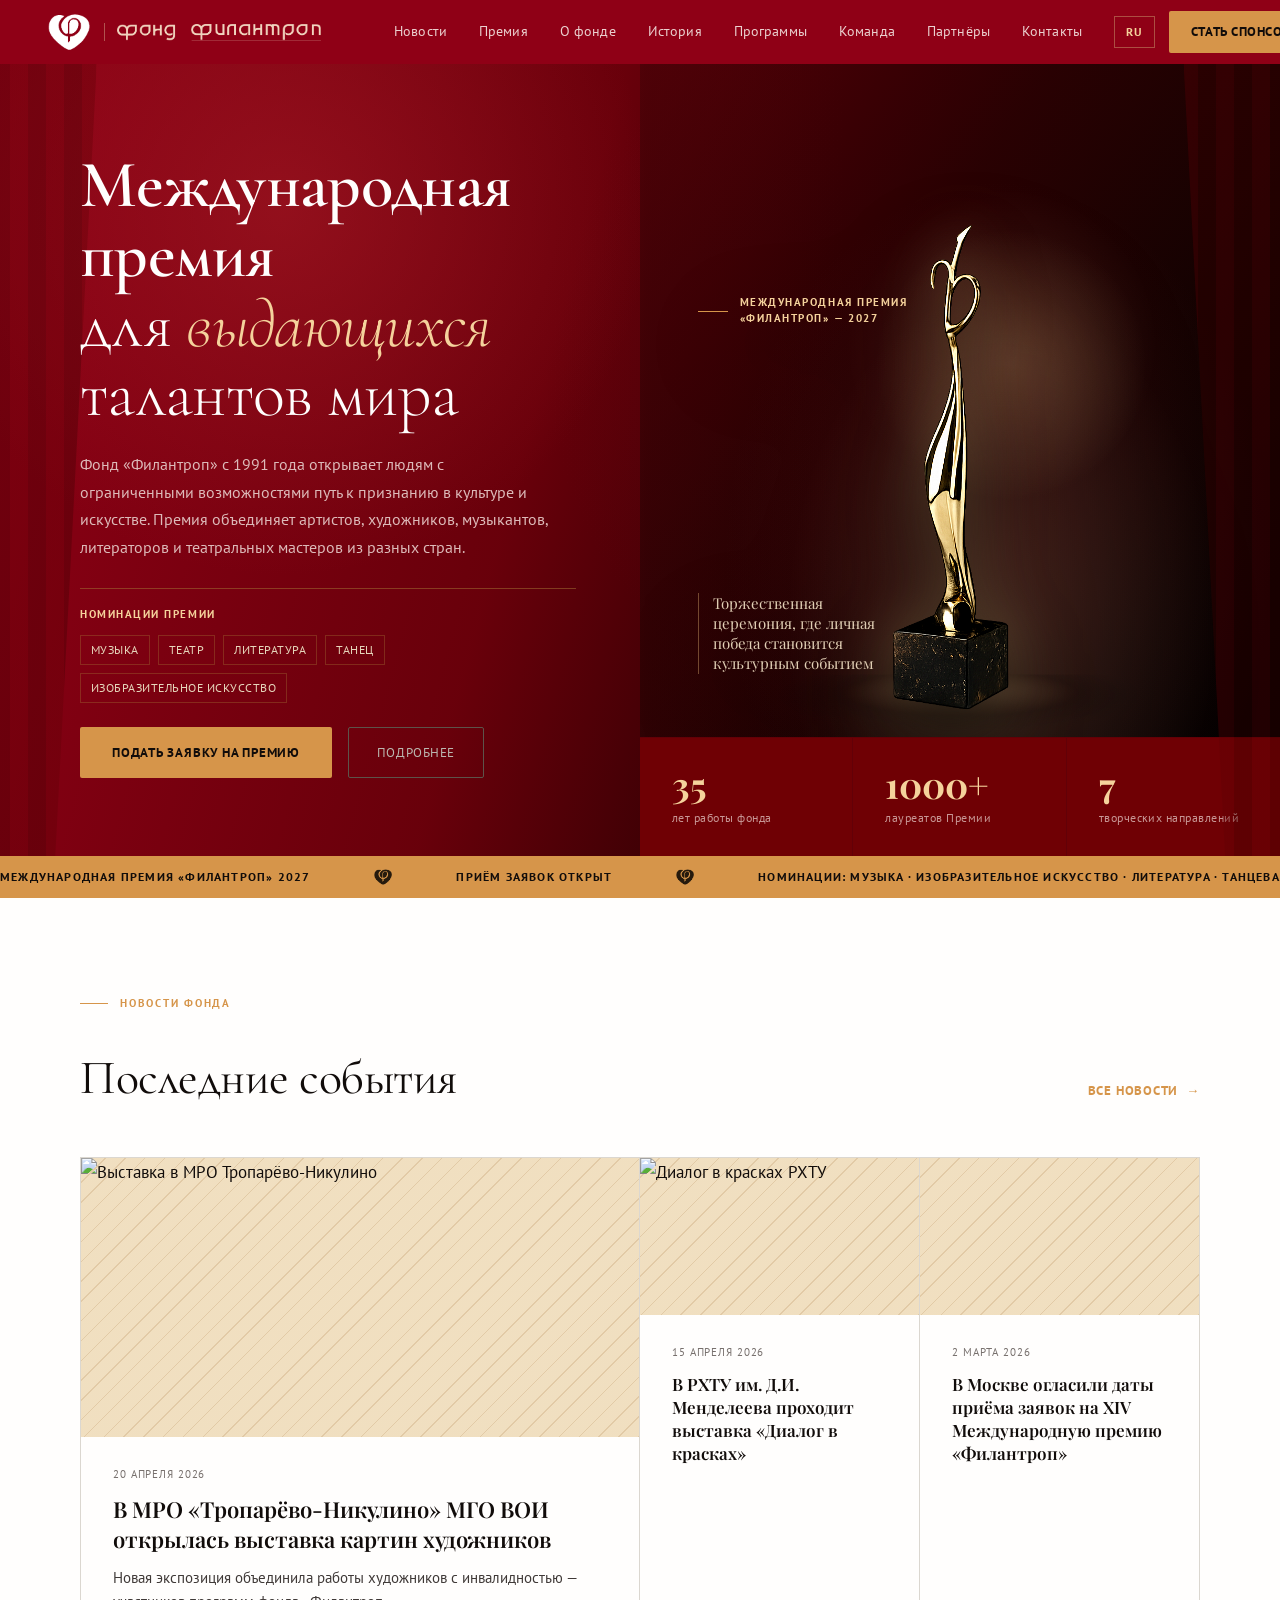
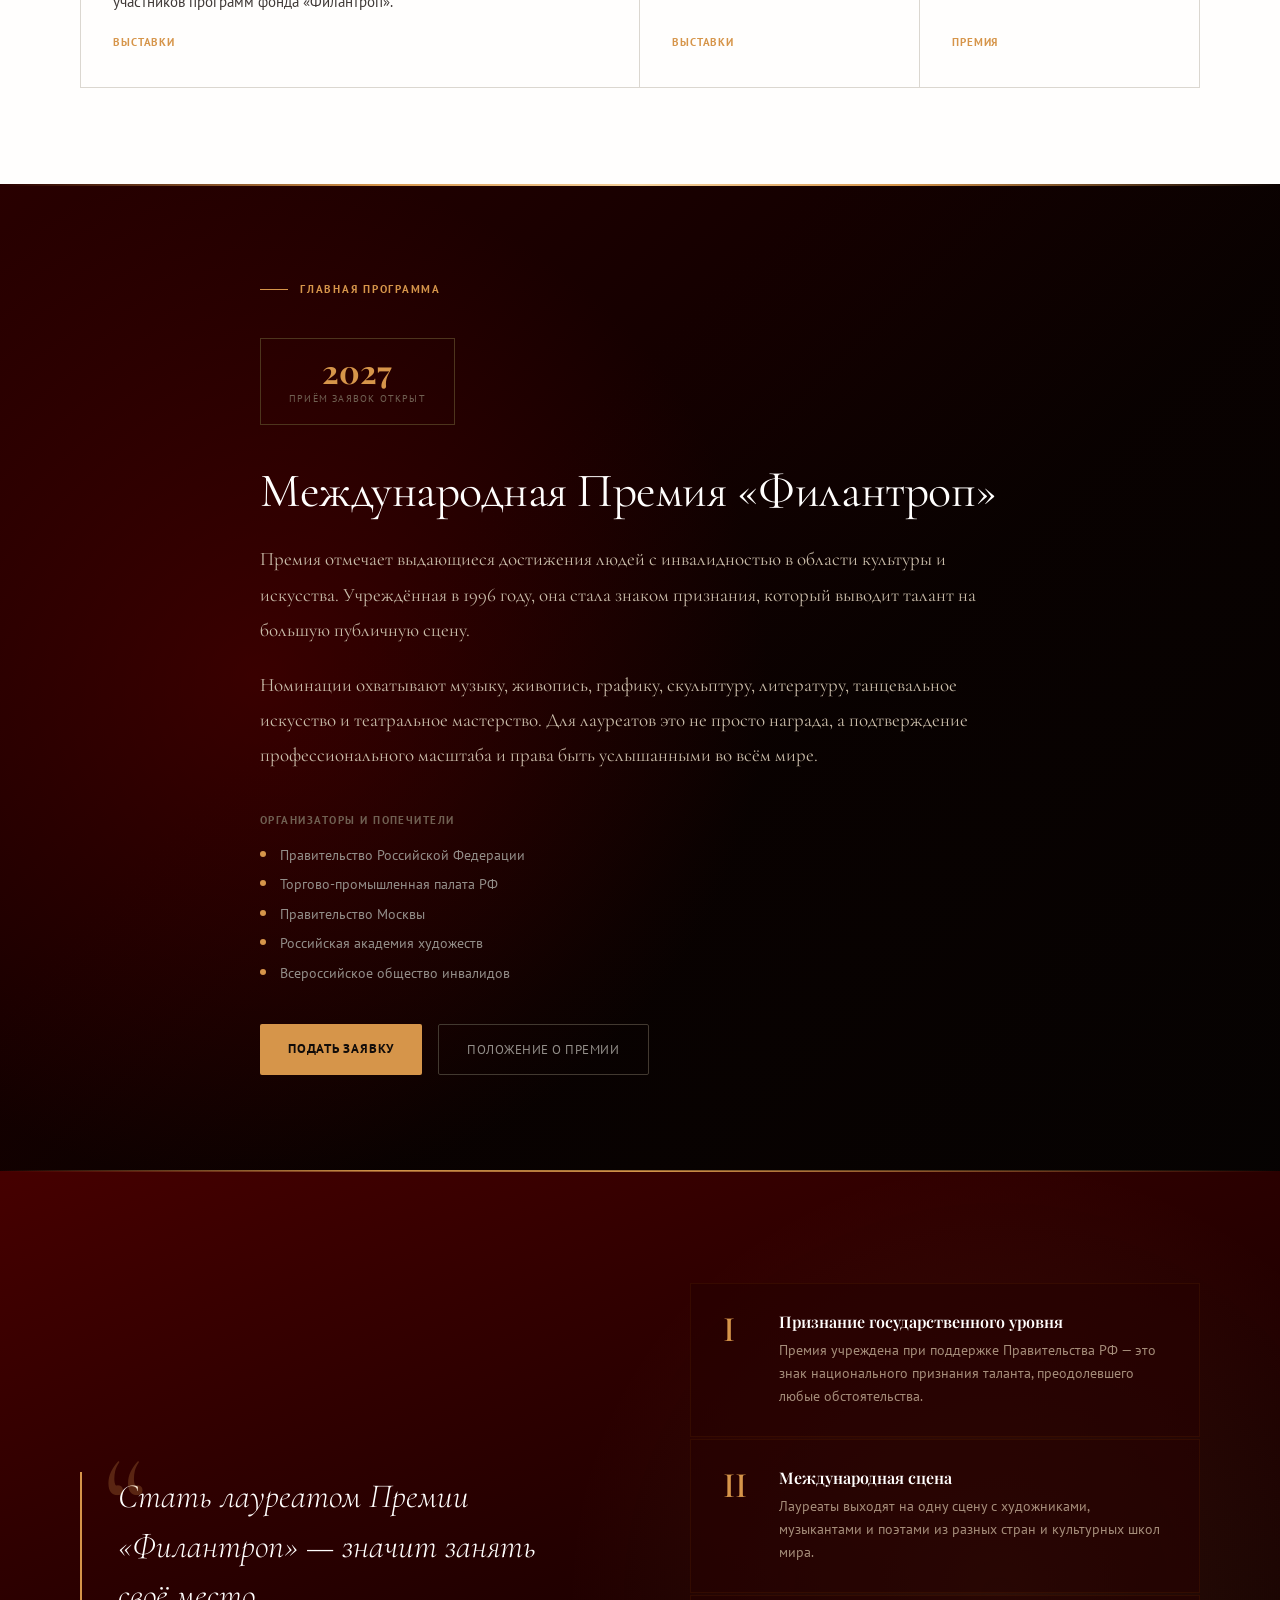
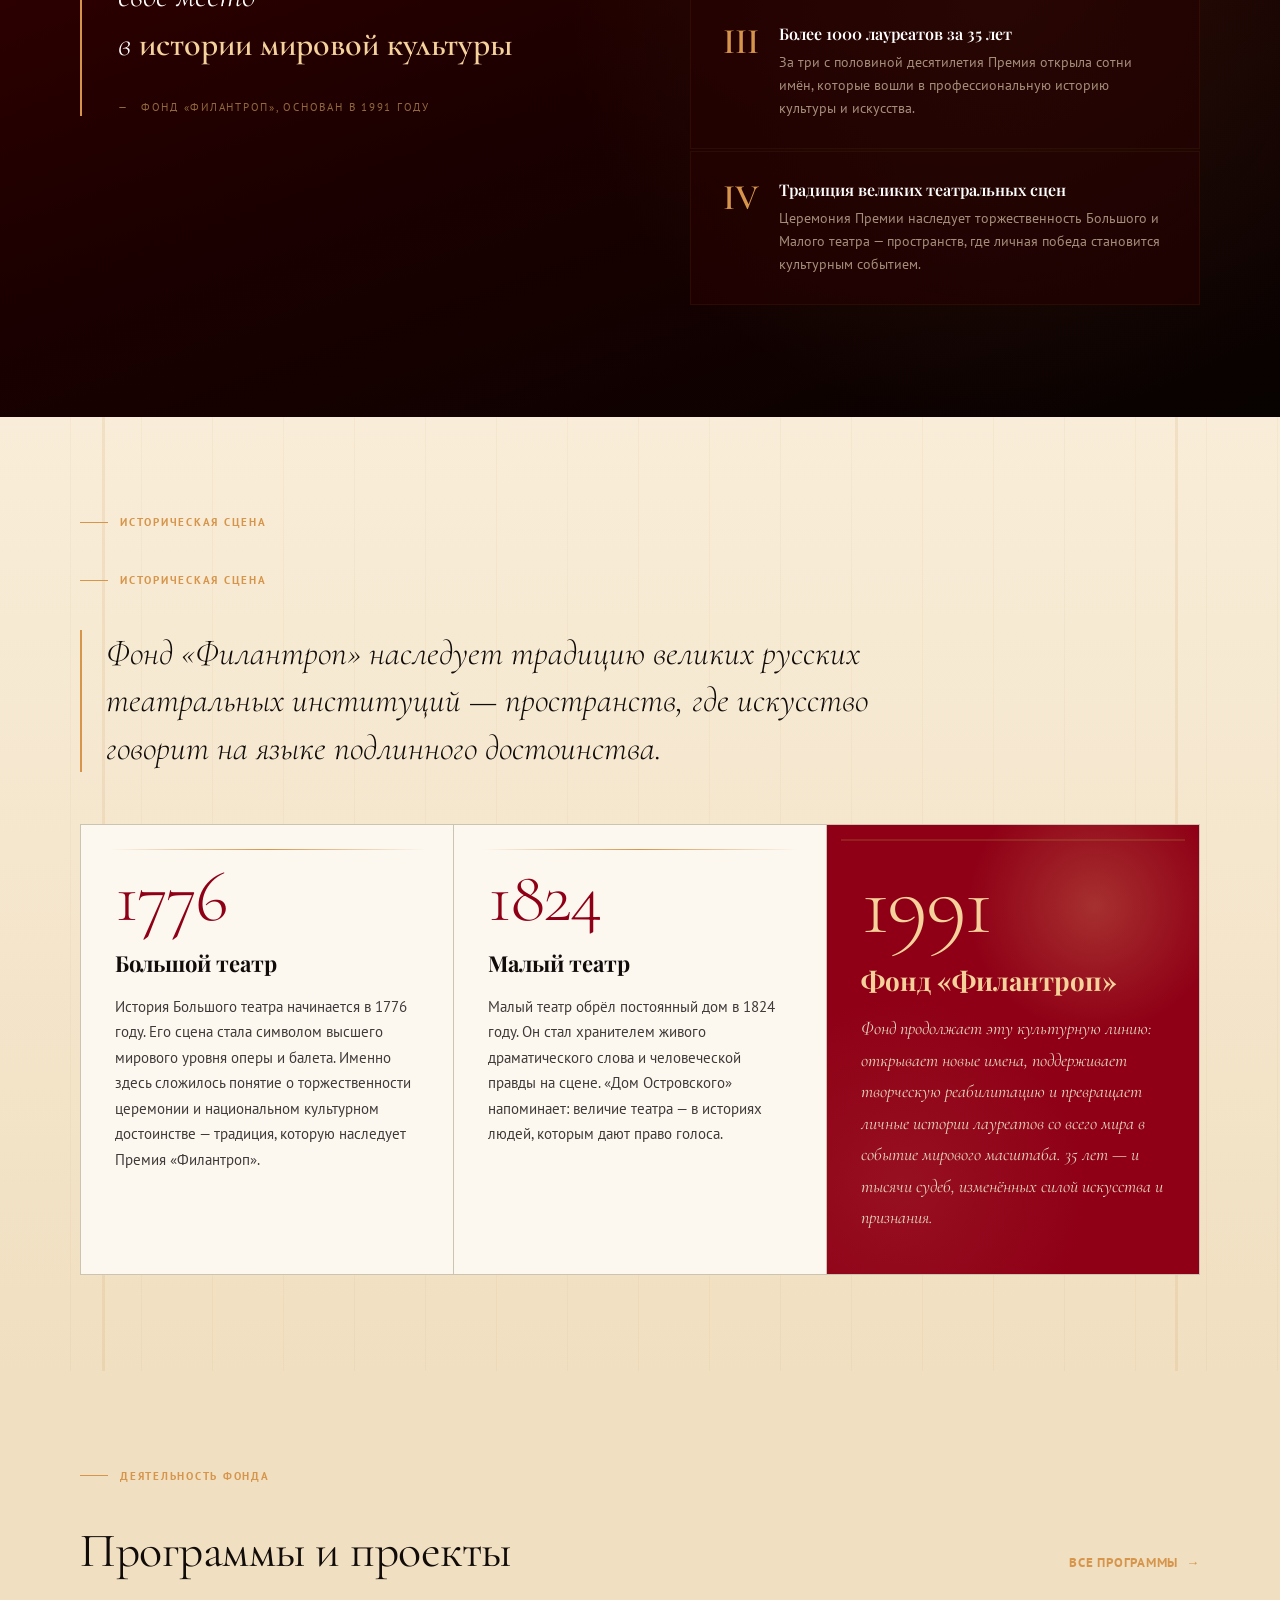
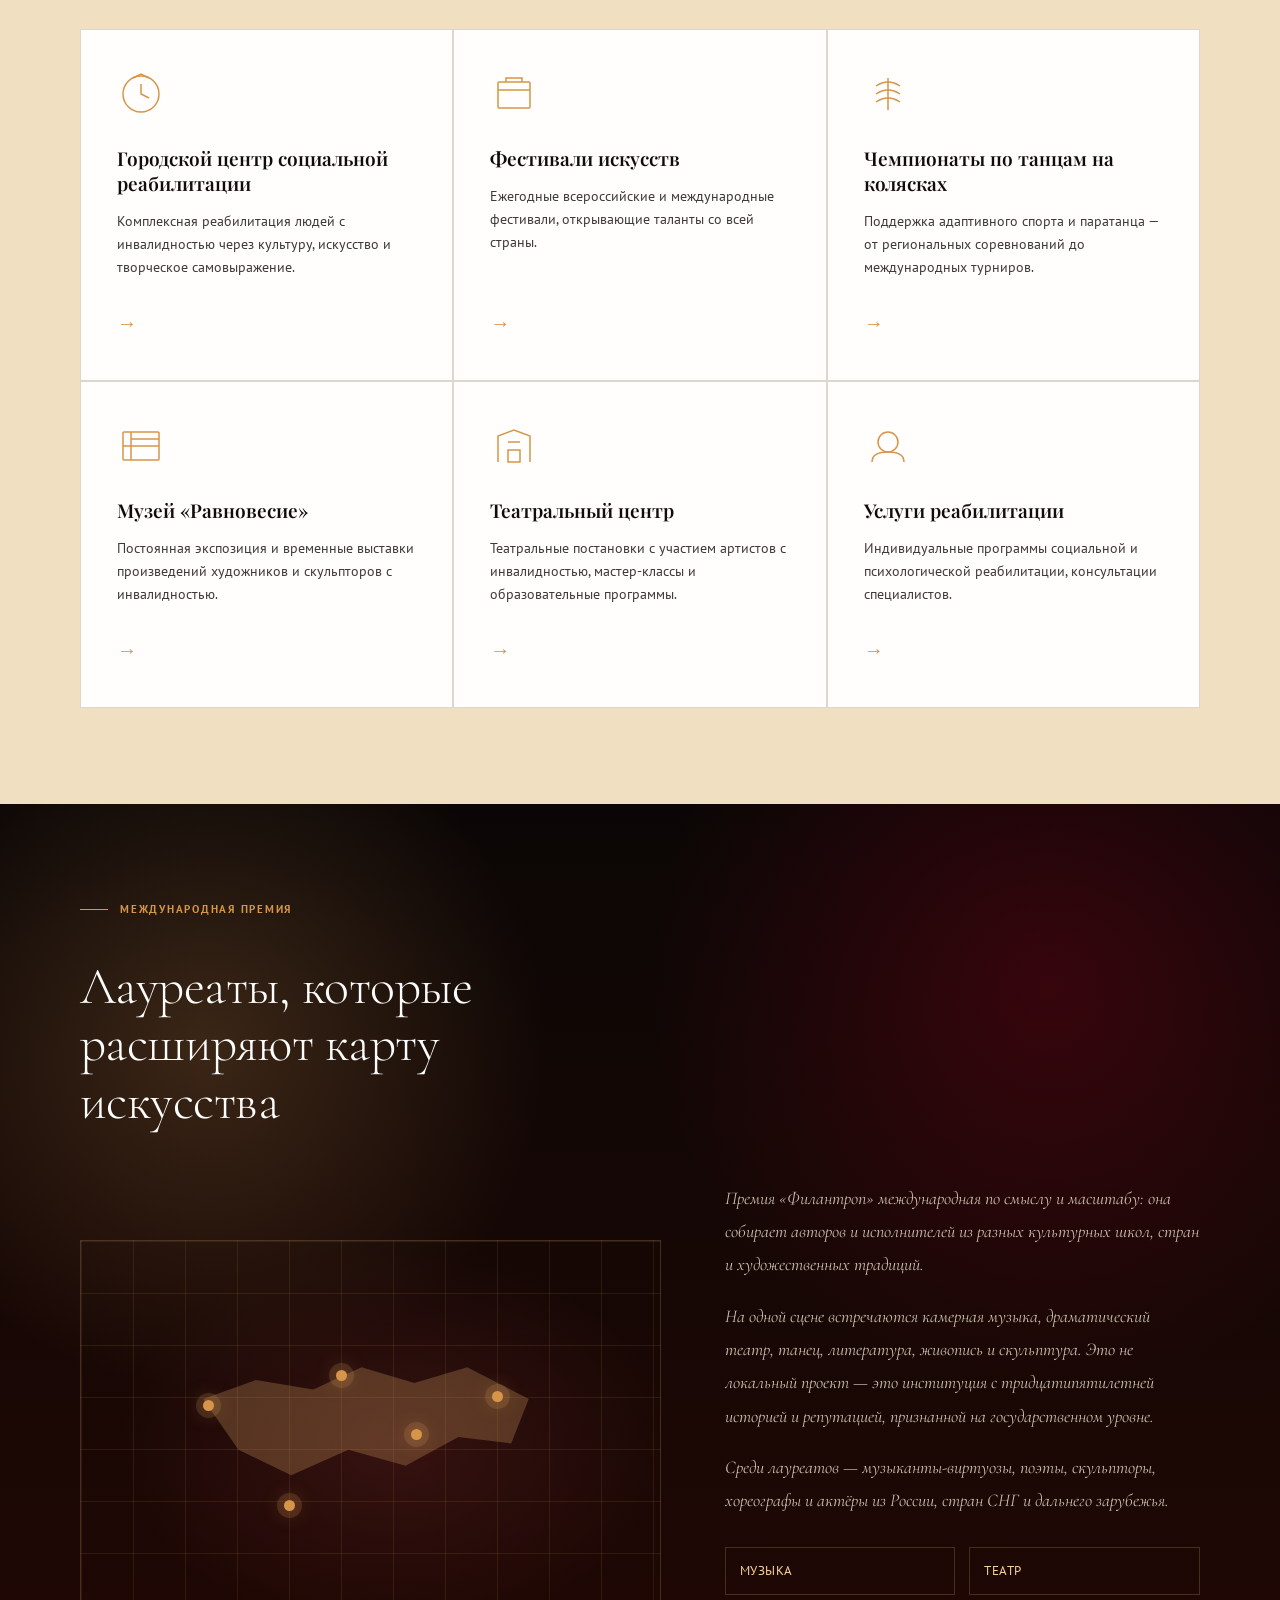
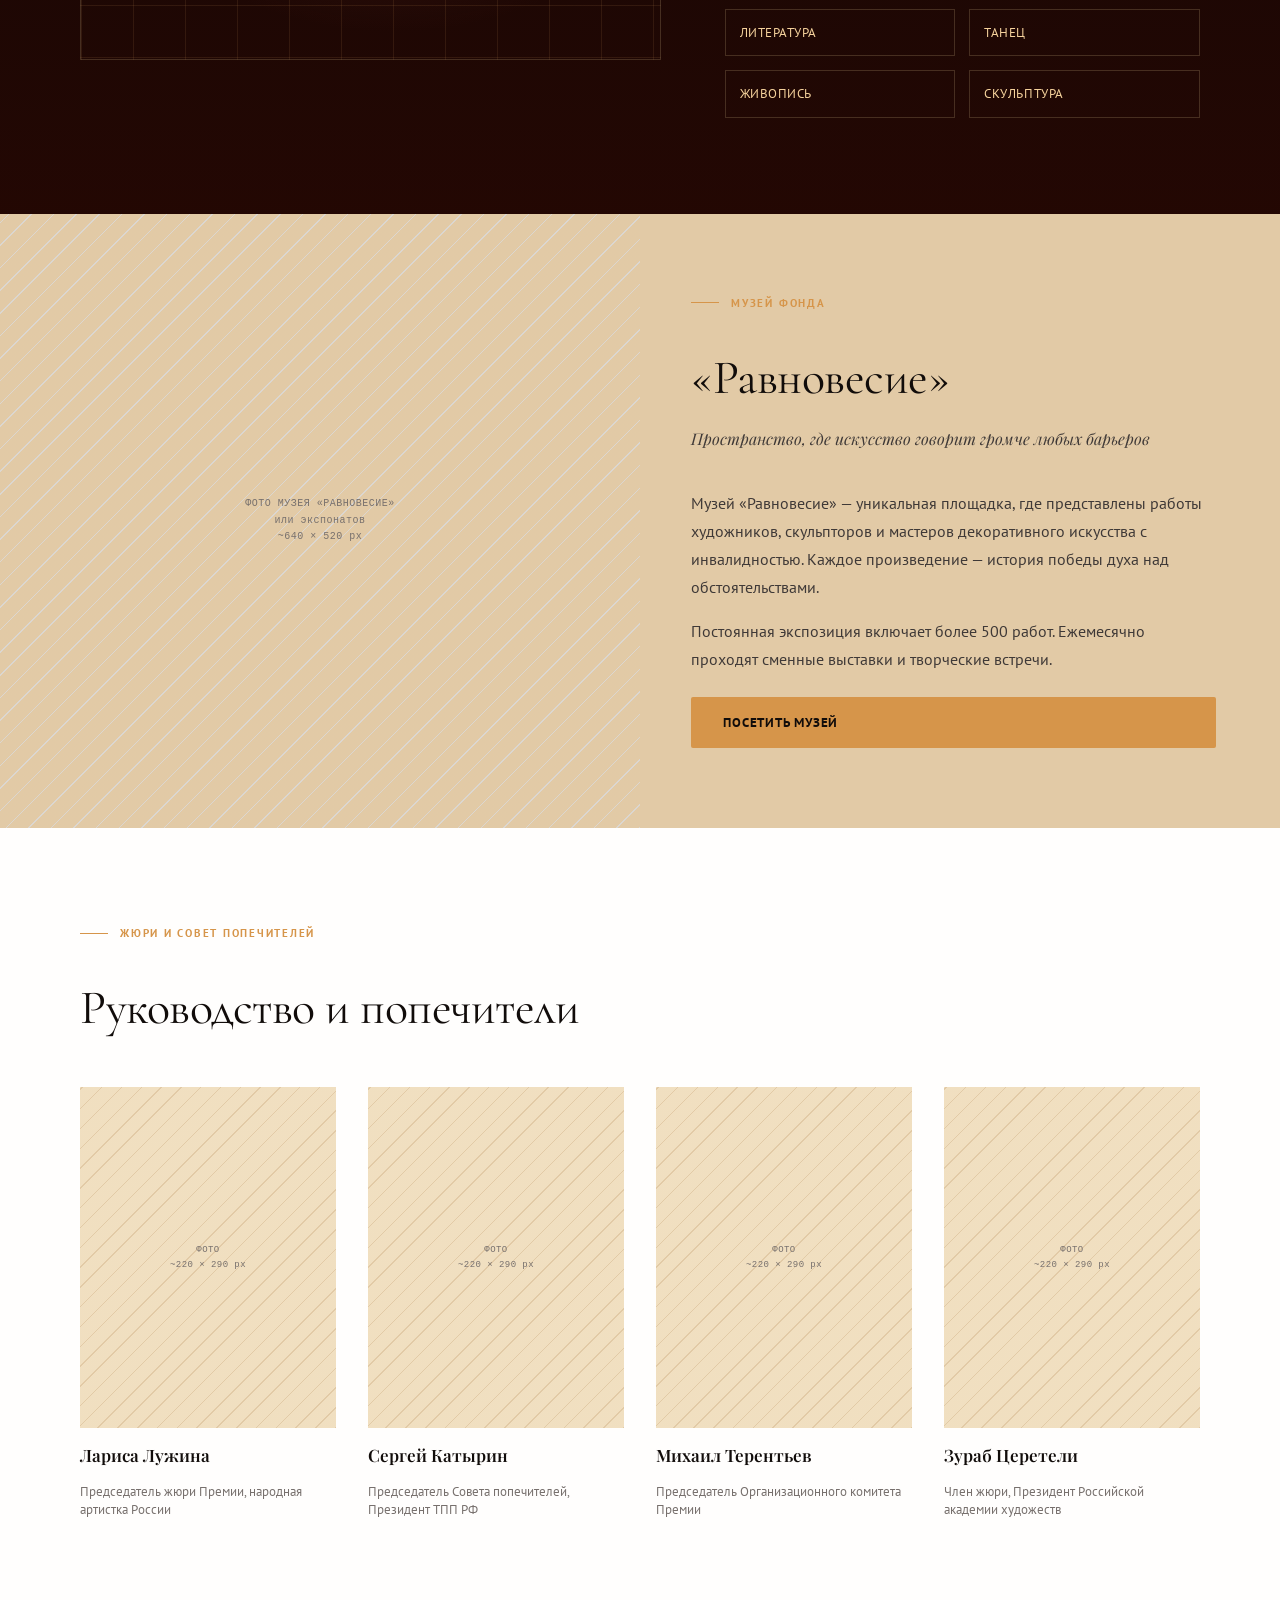
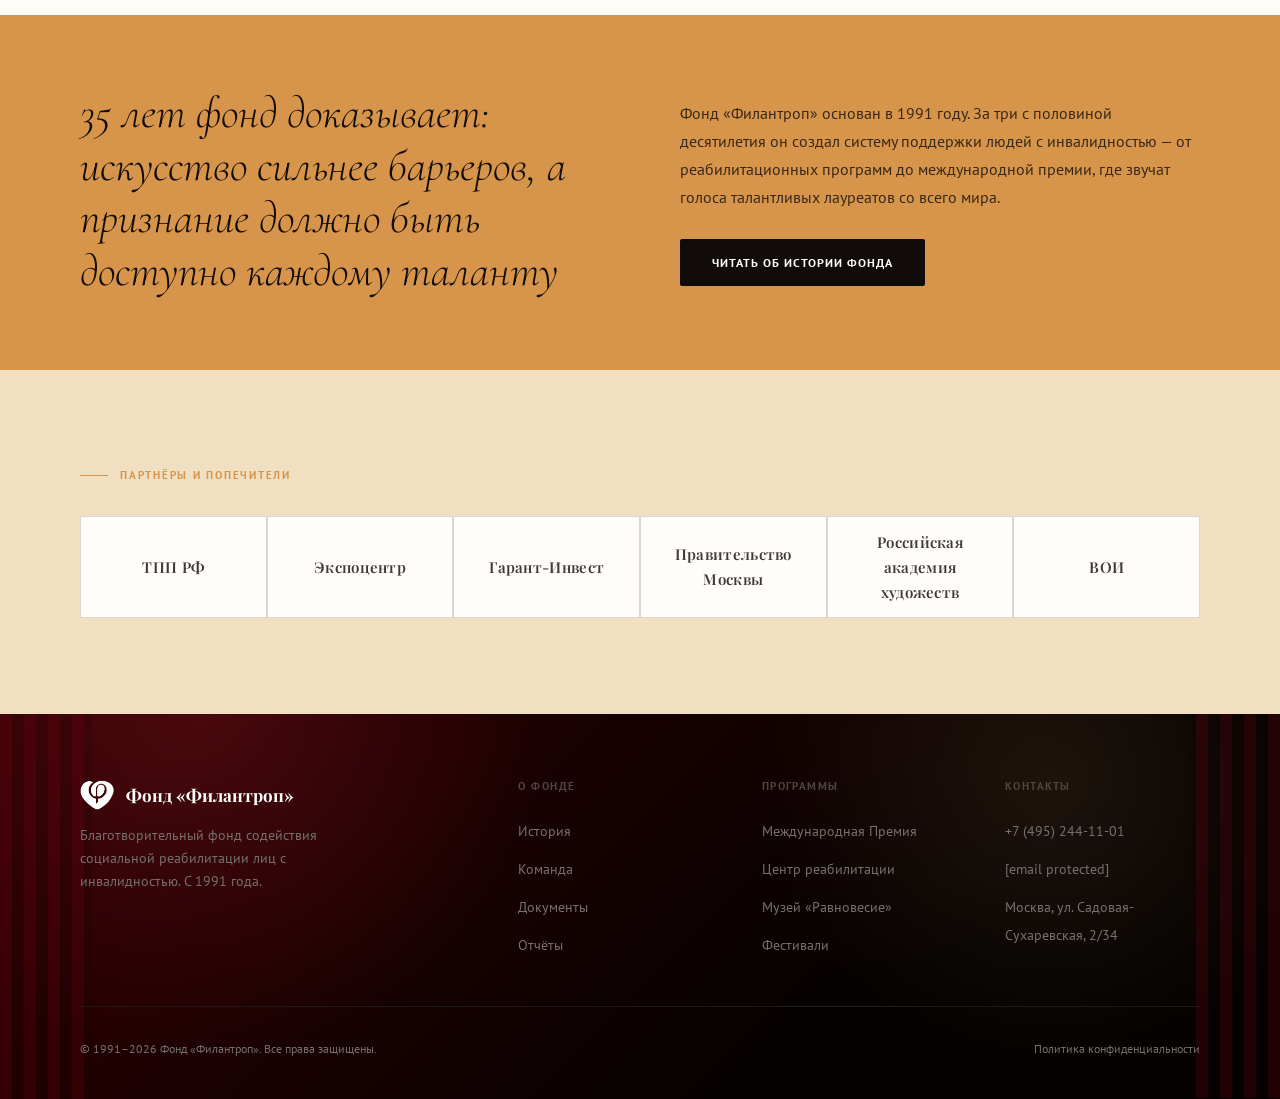
==== commit ec4feae4: "Refine header and news links" ====
--- a/index.html
+++ b/index.html
@@ -57,7 +57,7 @@
 
   /* ── NAV ── */
   nav {
-    position: sticky; top: 0; z-index: 100;
+    position: relative; z-index: 100;
     background: var(--red);
     border-bottom: none;
   }
@@ -833,11 +833,11 @@
     background: linear-gradient(90deg, transparent 0%, var(--gold) 30%, transparent 100%);
   }
   .prize-inner {
-    display: grid; grid-template-columns: 1fr 1fr; gap: 80px; align-items: center;
+    display: grid; grid-template-columns: minmax(0, 760px); gap: 0; align-items: center; justify-content: center;
   }
   .prize-visual {
     position: relative;
-    display: flex; align-items: center; justify-content: center;
+    display: none; align-items: center; justify-content: center;
     padding: 40px 0;
   }
   .prize-visual::before {
@@ -1241,8 +1241,7 @@
 
   @media (max-width: 1120px) {
     nav {
-      position: sticky !important;
-      top: 0 !important;
+      position: relative !important;
       background: oklch(0.30 0.13 23 / 0.94);
       backdrop-filter: blur(12px);
       box-shadow: 0 12px 28px oklch(0.05 0.01 38 / 0.22);
@@ -1355,8 +1354,7 @@
     body { font-size: 16px; }
     section { padding: 70px 0; }
     nav {
-      position: sticky !important;
-      top: 0 !important;
+      position: relative !important;
       background: oklch(0.30 0.13 23 / 0.94);
       backdrop-filter: blur(12px);
     }
@@ -1599,10 +1597,10 @@
         <div class="section-label">Новости фонда</div>
         <h2 class="section-title">Последние события</h2>
       </div>
-      <a href="news.html" class="link-all">Все новости</a>
+      <a href="https://www.filantrop.ru/news/" target="_blank" rel="noopener" class="link-all">Все новости</a>
     </div>
     <div class="news-grid">
-      <a href="https://www.filantrop.ru/news/?ELEMENT_ID=2303" target="_blank" class="news-card">
+      <a href="https://www.filantrop.ru/news/?ELEMENT_ID=2303" target="_blank" rel="noopener" class="news-card">
         <div class="news-card-img" style="aspect-ratio:16/8; overflow:hidden;">
           <img src="https://www.filantrop.ru/upload/iblock/5ab/eso46ti9fuxjobgydsxvf1iod6e2ozp0.JPG" alt="Выставка в МРО Тропарёво-Никулино" style="width:100%;height:100%;object-fit:cover;display:block;">
         </div>
@@ -1613,7 +1611,7 @@
           <span class="news-card-tag">Выставки</span>
         </div>
       </a>
-      <a href="https://www.filantrop.ru/news/?ELEMENT_ID=2302" target="_blank" class="news-card">
+      <a href="https://www.filantrop.ru/news/?ELEMENT_ID=2302" target="_blank" rel="noopener" class="news-card">
         <div class="news-card-img" style="overflow:hidden;">
           <img src="https://www.filantrop.ru/upload/iblock/7a5/6xj9ht9l9czgv8vgzl382boh2ba76wlp.JPG" alt="Диалог в красках РХТУ" style="width:100%;height:100%;object-fit:cover;display:block;">
         </div>
@@ -1623,7 +1621,7 @@
           <span class="news-card-tag">Выставки</span>
         </div>
       </a>
-      <a href="https://www.filantrop.ru/news/?ELEMENT_ID=2292" target="_blank" class="news-card">
+      <a href="https://www.filantrop.ru/news/?ELEMENT_ID=2292" target="_blank" rel="noopener" class="news-card">
         <div class="news-card-img" style="overflow:hidden; background: repeating-linear-gradient(-45deg, var(--cream-dark) 0px, var(--cream-dark) 1px, var(--cream) 1px, var(--cream) 14px);">
         </div>
         <div class="news-card-body">
@@ -2331,4 +2329,3 @@
 </script>
 <script data-cfasync="false" src="/cdn-cgi/scripts/5c5dd728/cloudflare-static/email-decode.min.js"></script></body>
 </html>
-
